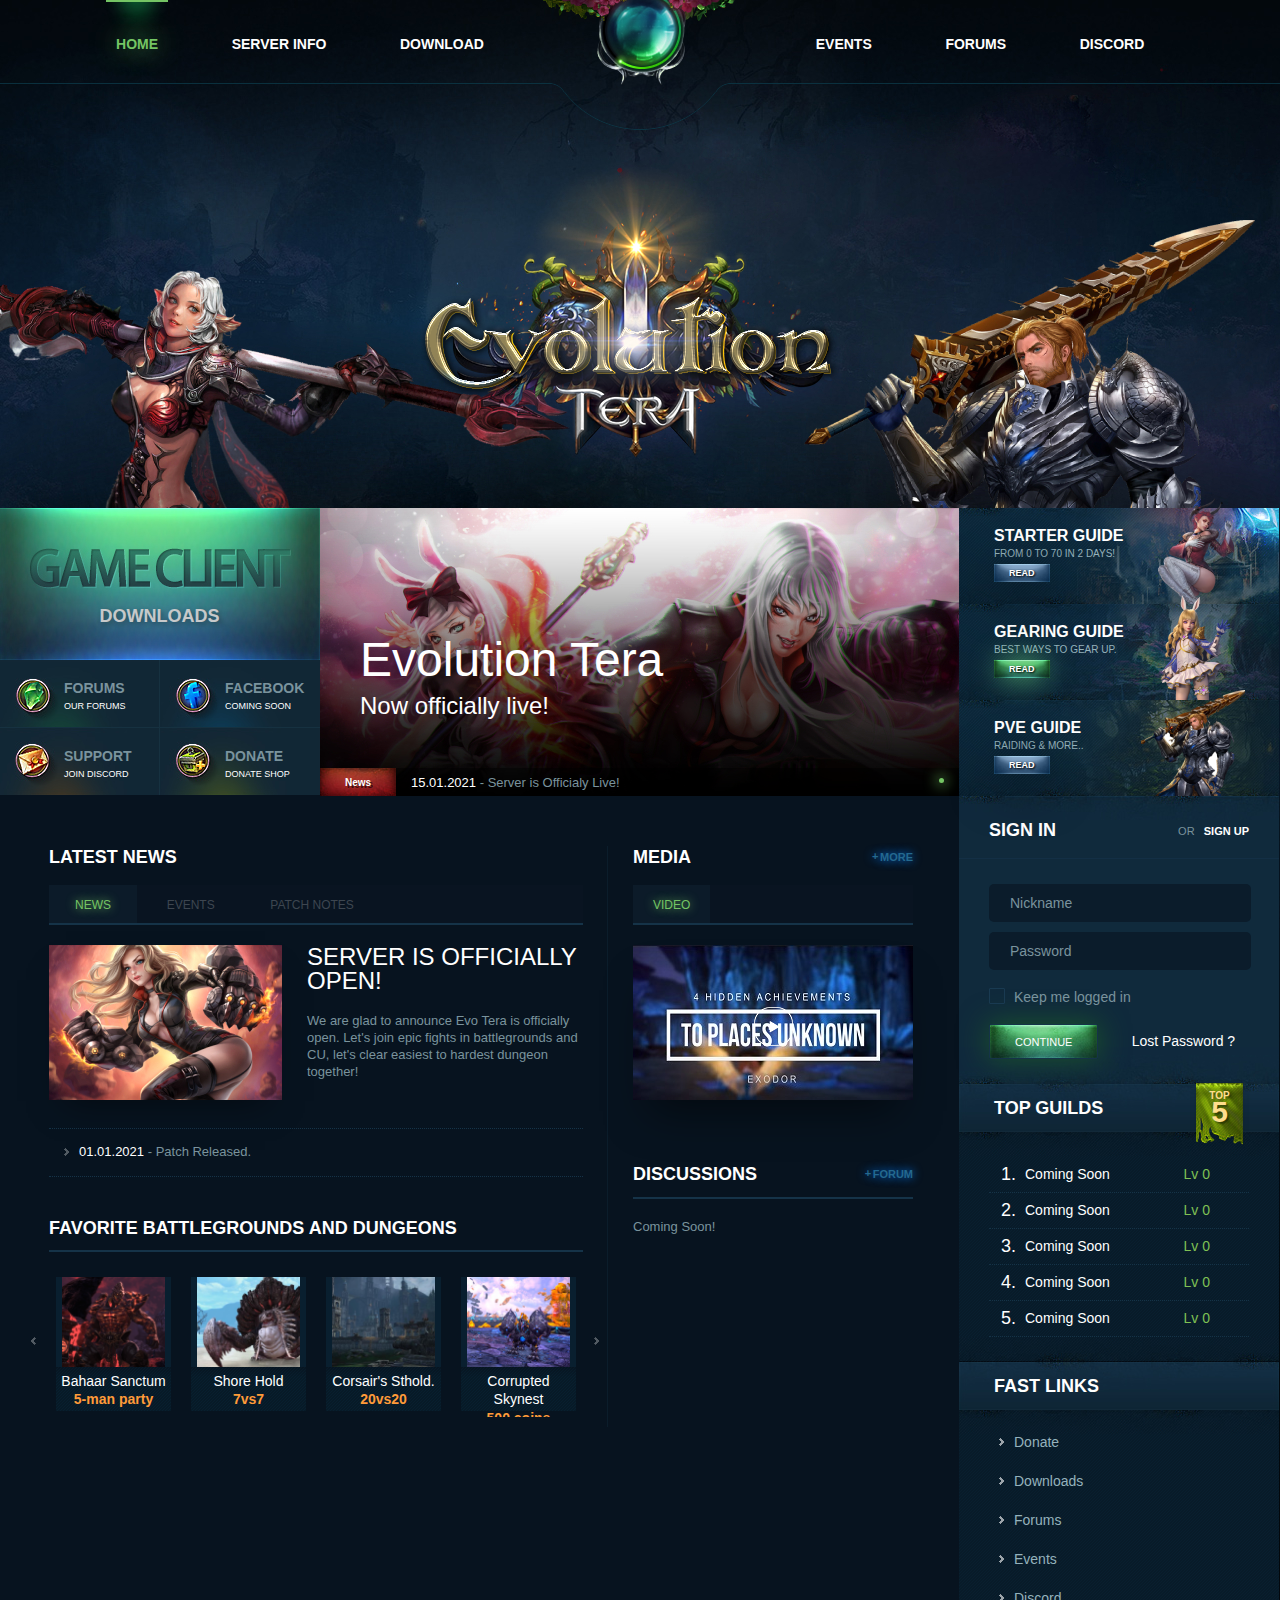
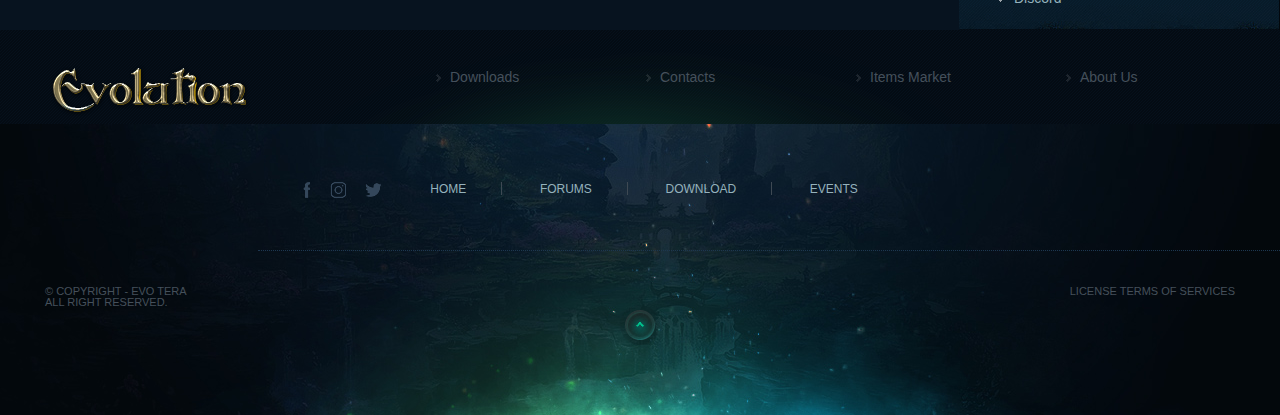
==== index.html @ fc5a51ce "initial commit" ====
<!DOCTYPE html>
<html lang="en">
  <head>
    <meta charset="utf-8" />
    <!--[if lt IE 9
      ]><script src="https://cdnjs.cloudflare.com/ajax/libs/html5shiv/3.7.3/html5shiv.min.js"></script
    ><![endif]-->
    <title>Evo Tera</title>
    <meta name="keywords" content="" />
    <meta name="description" content="" />
    <link href="css/css-reset.css" rel="stylesheet" />
    <link href="css/style.css" rel="stylesheet" />
    <script src="js/jquery-2.1.4.min.js"></script>
    <script src="js/modalx.js"></script>
    <script src="js/slider.js"></script>
  </head>

  <body>
    <div class="wrapper">
      <header class="header">
        <div class="menu-top">
          <ul class="menu-top-left">
            <li class="active"><a href="index.html">Home</a></li>
            <li><a href="server-info.html">Server info</a></li>
            <!-- <li>
              <a href="">Media</a>
              <ul>
                <li><a href="">Forum</a></li>
                <li><a href="">Registration</a></li>
                <li><a href="">Facebook</a></li>
                <li><a href="">Twitter</a></li>
                <li><a href="">Youtube</a></li>
              </ul>
            </li> -->
            <li><a href="downloads.html">Download</a></li>
          </ul>
          <ul class="menu-top-right">
            <li>
              <a href="">Events</a>
              <!-- <ul>
                <li><a href="">Forum</a></li>
                <li><a href="">Registration</a></li>
                <li><a href="">Facebook</a></li>
                <li><a href="">Twitter</a></li>
                <li><a href="">Youtube</a></li>
              </ul> -->
            </li>
            <li>
              <a href="http://forums.evogn.com/" target="_blank">Forums</a>
            </li>
            <li>
              <a href="https://discord.gg/YrfVmnGJKk" _target="_blank"
                >Discord</a
              >
            </li>
          </ul>
          <div class="server-load"></div>
          <!-- server-load -->
          <div class="logo">
            <a href=""></a>
          </div>
          <!-- logo -->
        </div>
        <!-- menu-top -->
      </header>
      <!-- .header-->

      <div class="container">
        <main class="content">
          <div class="top-content-block">
            <div class="download-bonus-block">
              <div class="download">
                <a href="">
                  <span>Downloads</span>
                </a>
              </div>
              <!-- download -->
              <div class="bonus-block">
                <a
                  href="http://forums.evogn.com/"
                  target="_blank"
                  class="bonus"
                >
                  <p>FORUMS</p>
                  <span style="color: white">Our Forums</span>
                </a>
                <a href="" class="facebook">
                  <p>Facebook</p>
                  <span style="color: white">Coming Soon</span>
                </a>
                <a
                  href="https://discord.gg/YrfVmnGJKk"
                  target="_blank"
                  class="support"
                >
                  <p>Support</p>
                  <span style="color: white">Join Discord</span>
                </a>
                <a
                  href="http://store.evogn.com/product-category/tera/"
                  target="_blank"
                  class="shop"
                >
                  <p>Donate</p>
                  <span style="color: white">Donate Shop</span>
                </a>
              </div>
              <!-- bonus-block -->
            </div>
            <!-- download-bonus-block -->
            <div class="slider">
              <div class="next"></div>
              <div class="prev"></div>
              <div class="slides">
                <div class="slide active">
                  <img src="images/slider-img3.jpg" alt="" />
                  <h2>Evolution Tera</h2>
                  <p>Now officially live!</p>
                  <div>
                    <a href="">News</a> <span>15.01.2021</span> - Server is
                    Officialy Live!
                  </div>
                </div>
                <!-- <div class="slide">
                  <h2>Evolution Tera</h2>
                  <p>Patch 92: PvE and PvP Update</p>
                  <img src="images/slider-img2.jpg" alt="" />
                  <div>
                    <a href="">News</a> <span>31.12.2020</span> - Server is
                    Officialy Live!
                  </div>
                </div>
                <div class="slide">
                  <h2>Evolution Tera</h2>
                  <p>Update announcement!</p>
                  <img src="images/slider-img3.jpg" alt="" />
                  <div>
                    <a href="">News</a> <span>31.12.2020</span> - Server is
                    Officialy Live!
                  </div>
                </div> -->
              </div>
              <div class="navigation"></div>
            </div>
            <!-- slider-block -->
          </div>
          <!-- top-content-block -->
          <div class="content-block-info">
            <div class="left-content-block-info">
              <div class="news-block">
                <div class="content-title">
                  <span class="title">Latest News</span>
                </div>
                <!-- content-title -->
                <div class="news-tab tab-button">
                  <button data-tab="news-1" class="btn-block-n active button-n">
                    News
                  </button>
                  <button data-tab="news-2" class="btn-block-n button-n">
                    Events
                  </button>
                  <button
                    data-tab="news-3"
                    class="btn-block-n button-n"
                    id="patchNotes"
                  >
                    Patch Notes
                  </button>
                </div>
                <div class="tab-n news active" id="news-1">
                  <div class="last-news-block">
                    <div class="news-img">
                      <img src="images/news-img.jpg" alt="news-img" />
                    </div>
                    <div class="last-news-info">
                      <h2>
                        <a href="">Server is Officially Open!</a>
                      </h2>
                      <div class="news-text">
                        We are glad to announce Evo Tera is officially open.
                        Let's join epic fights in battlegrounds and CU, let's
                        clear easiest to hardest dungeon together!
                      </div>
                      <!-- last-news-info -->
                    </div>
                  </div>
                  <div class="news-info">
                    <!-- <a href="" class="blue-a green-a news-read-more"
                      >Read more</a
                    > -->
                    <span>01.01.2021 </span> - Patch Released.
                  </div>
                </div>
                <!-- tab -->
                <div class="tab-n news" id="news-2">
                  <div class="last-news-block">
                    <!-- <div class="news-img">
                      <img src="images/news-img.jpg" alt="news-img" />
                    </div> -->
                    <div class="last-news-info">
                      <h2>
                        <a href="">Coming Soon!</a>
                      </h2>
                      <!-- last-news-info -->
                    </div>
                  </div>
                </div>
                <!-- tab -->
                <div class="tab-n news" id="news-3">
                  <div class="last-news-block">
                    <div class="last-news-info">
                      <h2>
                        <a href="">Patch notes 01/01/2021</a>
                      </h2>
                      <div class="news-text">
                        <p>
                          - Gear rolls have been changed, all white-, blue- and
                          worst golden rolls have been removed, so only purple-
                          and best yellow rolls remain
                        </p>
                        <p>
                          - VIP5 is now available to ALL players, the
                          requirement being, that you complete one Vanguard
                          after level 65
                        </p>
                        <p>
                          - VIP levels are now farmable and are tied to the
                          vanguard system
                        </p>
                        <p>
                          - RK-9 Kennel- and Red Refuge have had their loot
                          table adjusted, they will no longer drop
                          Honed/Annealed Dark Shard Cohesion Arcane's, and the
                          amount of wooden-, silver- and golden boxes have been
                          adjusted as well
                        </p>
                        <p>
                          - Brooch-, Belt- and Mask drop rate have been
                          increased in Forbidden Arena-, Bahaar- and Corrupted
                          Skynest Hard Mode, while Mask drop rate has been
                          reduced in Corrupted Skynest Normal mode
                        </p>
                        <p>
                          - New characters will no longer receive bank- and
                          character expansions
                        </p>
                        <p>
                          - Elleon's Mark's have had their shop properly
                          updated, along with implementation of Nature's Aura
                        </p>
                        <p>
                          - Cleaned up the Specialty- and Vanguard merchants
                        </p>
                        <p>- Added Elinu's Aged Tear to Vanguard merchant</p>
                        <p>
                          - Fixed Banyaka's Treasure Chest, it will now properly
                          drop 1x Banyaka's Rootlocked Treasure
                        </p>
                        <p>
                          - Skill Advancements have had their gold cost reduced,
                          however they will show their original price,
                          furthermore if you do not have the amount of gold,
                          that's visible on the enchant button, you will not be
                          able to advance your skill, however only half the cost
                          will be substracted, working on a permanent fix
                        </p>
                        <p>
                          - Removed the unused NPC's from Highwatch- and Velika
                        </p>
                        <p>
                          - Skill learning costs slighty reduced to improve
                          gameplay
                        </p>
                        <p>
                          - Updated the Meruma Dream Token shop, they now have
                          proper names
                        </p>
                        <p>
                          - Updated the Goldinger Token shop, so they now
                          properly sell the laundry boxes, corresponding to the
                          current patch
                        </p>
                        <p>
                          - Added Tera Club to the game, it will be available at
                          a later date
                        </p>
                        <p>
                          - Changed guild box rewards to drop Legacy Essences
                          instead of the former pots etc.
                        </p>
                        <p>
                          - Fixed PvP in certain zones, especially around main
                          cities
                        </p>
                        <p>
                          - Fixed some costumes, which weren't dismantlable- or
                          disposable, they can now properly be dealt with as any
                          other costume
                        </p>
                        <p>
                          - Strongbox Keys now properly light up the boxes, that
                          they're eligible for
                        </p>
                        <p>
                          - Increased the amount of Bellicarium credits you earn
                          from battlegrounds
                        </p>
                        <p>- Various client updates</p>
                      </div>
                      <!-- last-news-info -->
                    </div>
                  </div>
                </div>
              </div>
              <!-- news-block -->
              <div class="carousel-block">
                <div class="content-title title-carousel c-title">
                  <span class="title">Favorite Battlegrounds and Dungeons</span>
                </div>
                <!-- content-title -->
                <div id="carousel" class="carousel">
                  <button class="arrow prev"></button>
                  <div class="gallery">
                    <ul class="images">
                      <li>
                        <div class="item-s">
                          <img src="images/item-1.png" alt="" />
                        </div>
                        <div class="item-price">
                          <p>Bahaar Sanctum</p>
                          <span>5-man party</span>
                        </div>
                      </li>
                      <li>
                        <div class="item-s">
                          <img src="images/item-2.png" alt="" />
                        </div>
                        <div class="item-price">
                          <p>Shore Hold</p>
                          <span>7vs7</span>
                        </div>
                      </li>
                      <li>
                        <div class="item-s">
                          <img src="images/item-3.png" alt="" />
                        </div>
                        <div class="item-price">
                          <p>Corsair's Sthold.</p>
                          <span>20vs20</span>
                        </div>
                      </li>
                      <li>
                        <div class="item-s">
                          <img src="images/item-4.png" alt="" />
                        </div>
                        <div class="item-price">
                          <p>Corrupted Skynest</p>
                          <span>500 coins</span>
                        </div>
                      </li>
                      <!-- <li>
                        <div class="item-s">
                          <img src="images/item-1.png" alt="" />
                        </div>
                        <div class="item-price">
                          <p>Magic Sword</p>
                          <span>300 coins</span>
                          <button class="green-a">Buy Now</button>
                        </div>
                      </li> -->
                      <!-- <li>
                        <div class="item-s">
                          <img src="images/item-2.png" alt="" />
                        </div>
                        <div class="item-price">
                          <p>Magic Axe</p>
                          <span>400 coins</span>
                          <button class="green-a">Buy Now</button>
                        </div>
                      </li>
                      <li>
                        <div class="item-s">
                          <img src="images/item-3.png" alt="" />
                        </div>
                        <div class="item-price">
                          <p>Mystic Shield</p>
                          <span>200 coins</span>
                          <button class="green-a">Buy Now</button>
                        </div>
                      </li>
                      <li>
                        <div class="item-s">
                          <img src="images/item-4.png" alt="" />
                        </div>
                        <div class="item-price">
                          <p>Huma Knife</p>
                          <span>500 coins</span>
                          <button class="green-a">Buy Now</button>
                        </div>
                      </li>
                      <li>
                        <div class="item-s">
                          <img src="images/item-3.png" alt="" />
                        </div>
                        <div class="item-price">
                          <p>Mystic Shield</p>
                          <span>200 coins</span>
                          <button class="green-a">Buy Now</button>
                        </div>
                      </li>
                      <li>
                        <div class="item-s">
                          <img src="images/item-4.png" alt="" />
                        </div>
                        <div class="item-price">
                          <p>Huma Knife</p>
                          <span>500 coins</span>
                          <button class="green-a">Buy Now</button>
                        </div>
                      </li> -->
                    </ul>
                  </div>
                  <button class="arrow next"></button>
                </div>
                <!-- carousel -->
              </div>
              <!-- carousel-block -->
            </div>
            <!-- left-content-block-info -->
            <div class="right-content-block-info">
              <div class="media-block-i">
                <div class="content-title">
                  <a href="">More</a>
                  <span class="title">Media</span>
                </div>
                <!-- content-title -->
                <div class="media-tab tab-button">
                  <button
                    data-tab="media-1"
                    class="btn-block-s active button-n"
                  >
                    Video
                  </button>
                  <!-- <button data-tab="media-2" class="btn-block-s button-n">
                    Screens
                  </button>
                  <button data-tab="media-3" class="btn-block-s button-n">
                    Fan Art
                  </button> -->
                </div>
                <div class="tab-s media active" id="media-1">
                  <div class="media-block">
                    <div class="media-block-top">
                      <a onclick='new modal("#video_modal"); return false'
                        ><img src="images/media-img-1.jpg" alt="Video"
                      /></a>
                    </div>
                    <!-- <div class="media-block-bottom">
                      <a onclick='new modal("#video_modal"); return false'
                        ><img src="images/media-img-2.jpg" alt="Video"
                      /></a>
                      <a onclick='new modal("#video_modal"); return false'
                        ><img src="images/media-img-3.jpg" alt="Video"
                      /></a>
                    </div> -->
                  </div>
                  <!--media-block -->
                </div>
                <!-- tab -->
                <div class="tab-s media" id="media-2">2</div>
                <!-- tab -->
                <div class="tab-s media" id="media-3">3</div>
                <!-- tab -->
              </div>
              <!-- media-block -->
              <div class="discussion-block">
                <div class="content-title c-title">
                  <a href="http://forums.evogn.com/" target="_blank">Forum</a>
                  <span class="title">Discussions</span>
                </div>
                <div class="forum">
                  <div class="forum-title">
                    <p>Coming Soon!</p>
                  </div>
                </div>
                <!-- content-title -->
                <!-- <div class="forum">
                  <img src="images/forum-ava-1.jpg" alt="forum-ava" />
                  <div class="forum-title">
                    <a href="">The Spring Cleaning 2018 Update</a>
                  </div>
                  <div class="forum-autor">
                    by <a href="">Lich</a> <span>5 minutes ago</span>
                  </div>
                </div> -->
                <!-- <div class="forum">
                  <img src="images/forum-ava-2.jpg" alt="forum-ava" />
                  <div class="forum-title">
                    <a href=""
                      >We’ve heard the community talking heard the community
                      talking</a
                    >
                  </div>
                  <div class="forum-autor">
                    by <a href="">Ranger</a> <span>Today at 10:30</span>
                  </div>
                </div> -->
                <!-- <div class="forum">
                  <img src="images/forum-ava-3.jpg" alt="forum-ava" />
                  <div class="forum-title">
                    <a href="">DotaTV Streaming</a>
                  </div>
                  <div class="forum-autor">
                    by <a href="">VeryLongNickName</a>
                    <span>Today at 05:30</span>
                  </div>
                </div>
                <div class="forum">
                  <img src="images/forum-ava-4.jpg" alt="forum-ava" />
                  <div class="forum-title">
                    <a href="">Regarding Galaxy Battles Major</a>
                  </div>
                  <div class="forum-autor">
                    by <a href="">Navi</a> <span>Yesterday at 23:56</span>
                  </div>
                </div>
                <div class="forum">
                  <img src="images/forum-ava-5.jpg" alt="forum-ava" />
                  <div class="forum-title">
                    <a href="">Regarding Galaxy Battles Major</a>
                  </div>
                  <div class="forum-autor">
                    by <a href="">Navi</a> <span>Yesterday at 23:56</span>
                  </div>
                </div> -->
              </div>
              <!--discussion-block -->
            </div>
            <!-- right-content-block-info -->
          </div>
        </main>
        <!-- .content -->

        <aside class="sidebar">
          <div class="shop-block">
            <div class="shop ninja">
              <p>Starter Guide</p>
              <span>From 0 to 70 in 2 days!</span>
              <a
                href="https://docs.google.com/document/d/1-mb4_O3iBwN3AVH_qxRacnxlG0fvC0DFBGn1msFZ-io/edit?usp=sharing"
                target="_blank"
                class="blue-a"
                >Read</a
              >
            </div>
            <div class="shop sura">
              <p>Gearing Guide</p>
              <span>Best ways to gear up.</span>
              <a
                href="https://docs.google.com/document/d/1DHl-NnOolc-ljkMd3EaAiOndQTIkFU1b5fmjMN73v08/edit?usp=sharing"
                target="_blank"
                class="blue-a green-a"
                >Read</a
              >
            </div>
            <div class="shop szarfa">
              <p>PvE Guide</p>
              <span>Raiding & more..</span>
              <a href="" class="blue-a">Read</a>
            </div>
          </div>
          <!-- shop-block -->
          <div class="login-block">
            <div class="login-block-b">
              <form class="login-form block-p">
                <div class="login-title">
                  <span
                    >or
                    <a onclick='new modal("#reg_modal"); return false'
                      >&nbsp; sign up</a
                    ></span
                  >
                  Sign In
                </div>
                <p><input type="text" name="login" placeholder="Nickname" /></p>
                <p>
                  <input type="password" name="pass" placeholder="Password" />
                </p>
                <div class="license">
                  <input
                    id="check"
                    type="checkbox"
                    name="check"
                    value="check"
                  />
                  <label for="check">Keep me logged in</label>
                </div>
                <button class="login-button button-n">Continue</button>
                <a href="" class="lost-pass">Lost Password ?</a>
              </form>
              <form class="lk-form block-l" style="display: none">
                <div class="lk-title">
                  <button class="gold-a">deposit</button>
                  <span class="coins">500 coins</span>
                  <span class="username">Username</span>
                </div>
                <ul>
                  <li><a href="">Items Shop</a></li>
                  <li>
                    <a href="">My Friends <b>+2</b> <span>234</span></a>
                  </li>
                  <li><a href="">Account Settings</a></li>
                  <li><a href="">Vote For Coins</a></li>
                  <li><a href="">Buy Coins</a></li>
                  <li><a href="">Log out</a></li>
                </ul>
              </form>
            </div>
          </div>
          <!-- login-block -->
          <div class="best-players">
            <div class="sidebar-title best-players-title">
              Top Guilds <span>TOP <b>5</b></span>
            </div>
            <div class="top-players block-p block-bt">
              <div class="player-info">
                <div class="top-number">1.</div>
                <!-- <div class="top-ava">
                  <img src="images/dota-ava-1.png" alt="" />
                  <img src="images/dota-ava-1.png" alt="" class="bloor-ava" />
                </div> -->
                <div class="top-name">Coming Soon</div>
                <div class="top-r">
                  <span>Lv 0</span>
                </div>
              </div>
              <div class="player-info">
                <div class="top-number">2.</div>
                <!-- <div class="top-ava">
                  <img src="images/dota-ava-2.png" alt="" />
                  <img src="images/dota-ava-2.png" alt="" class="bloor-ava" />
                </div> -->
                <div class="top-name">Coming Soon</div>
                <div class="top-r">
                  <span>Lv 0</span>
                </div>
              </div>
              <div class="player-info">
                <div class="top-number">3.</div>
                <!-- <div class="top-ava">
                  <img src="images/dota-ava-3.png" alt="" />
                  <img src="images/dota-ava-3.png" alt="" class="bloor-ava" />
                </div> -->
                <div class="top-name">Coming Soon</div>
                <div class="top-r">
                  <span>Lv 0</span>
                </div>
              </div>
              <div class="player-info">
                <div class="top-number">4.</div>
                <!-- <div class="top-ava">
                  <img src="images/dota-ava-4.png" alt="" />
                  <img src="images/dota-ava-4.png" alt="" class="bloor-ava" />
                </div> -->
                <div class="top-name">Coming Soon</div>
                <div class="top-r">
                  <span>Lv 0</span>
                </div>
              </div>
              <div class="player-info">
                <div class="top-number">5.</div>
                <!-- <div class="top-ava">
                  <img src="images/dota-ava-5.png" alt="" />
                  <img src="images/dota-ava-5.png" alt="" class="bloor-ava" />
                </div> -->
                <div class="top-name">Coming Soon</div>
                <div class="top-r">
                  <span>Lv 0</span>
                </div>
              </div>
            </div>
          </div>
          <!-- best-players -->
          <div class="fast-links-block">
            <div class="sidebar-title">Fast links</div>
            <div class="block-p block-t">
              <ul>
                <li>
                  <a
                    href="http://store.evogn.com/product-category/tera/"
                    target="_blank"
                    >Donate</a
                  >
                </li>
                <li><a href="downloads.html">Downloads</a></li>
                <li>
                  <a href="http://forums.evogn.com/" target="_blank">Forums</a>
                </li>
                <li><a href="">Events</a></li>
                <li>
                  <a href="https://discord.gg/YrfVmnGJKk" target="_blank"
                    >Discord</a
                  >
                </li>
              </ul>
            </div>
          </div>
          <!-- fast-links-block -->
        </aside>
        <!-- sidebar -->
      </div>
      <!-- .container-->

      <footer class="footer">
        <div class="footer-links-block">
          <div class="footer-links-block-i">
            <div class="footer-top">
              <div class="footer-logo">
                <a href="/"></a>
              </div>
              <div class="footer-s">
                <!-- <span><a href="">Adversting</a></span>
                <span><a href="">Administrator Blog</a></span> -->
                <span><a href="downloads.html">Downloads</a></span>
                <!-- <span><a href="">Partnership</a></span> -->
                <span><a href="">Contacts</a></span>
                <span
                  ><a href="http://store.evogn.com/product-category/tera/"
                    >Items Market</a
                  ></span
                >
                <!-- <span><a href="">Terms of Use</a></span> -->
                <span><a href="">About Us</a></span>
              </div>
            </div>
            <!-- footer-top -->
          </div>
        </div>
        <!-- footer-links-block -->
        <div class="footer-nav">
          <div class="soc-links">
            <a href="" class="facebook"></a> <a href="" class="inst"></a>
            <a href="" class="twitter"></a>
          </div>
          <div class="f-menu">
            <ul>
              <li><a href="">Home</a></li>
              <li>
                <a href="http://forums.evogn.com/" target="_blank">Forums</a>
              </li>
              <li><a href="downloads.html">Download</a></li>
              <li><a href="">Events</a></li>
            </ul>
          </div>
        </div>
        <!-- footer-nav -->
        <div class="footer-info">
          <div class="terms">license terms of services</div>
          <div class="copyright">
            © copyright - Evo Tera <br />
            all right reserved.
          </div>
          <div id="toTop"></div>
        </div>
        <!-- footer-info -->
      </footer>
      <!-- .footer -->
    </div>
    <!-- .wrapper -->

    <!-- Video Modal -->
    <div class="modal_window" id="video_modal">
      <a href="#" class="close_mw close-r"></a>
      <iframe
        width="1000"
        height="540"
        src="https://www.youtube.com/watch?v=xFTUeqt6DGU"
        allowfullscreen
      ></iframe>
    </div>

    <!-- reg Modal -->
    <div class="modal_window" id="reg_modal">
      <a href="#" class="close_mw close-r"></a>
      <div class="popup-block">
        <div class="reg-title">
          <span>or <a href="/">sign in</a></span>
          Sign Up
        </div>
        <div class="connect-f">
          <button class="button-n"></button>
        </div>
        <div class="or">
          <span>or</span>
        </div>
        <div class="reg-form">
          <form>
            <p>Nickname</p>
            <input type="text" name="name" placeholder="Nickname" />
            <p>E-mail</p>
            <input type="text" name="mail" placeholder="E-mail" />
            <div class="pass first-pass">
              <p>Password:</p>
              <input type="password" name="pass" placeholder="Password" />
            </div>
            <div class="pass">
              <p>Confirm password:</p>
              <input
                type="password"
                name="pass"
                placeholder="Confirm password"
              />
            </div>
            <div class="license license-l">
              <div>
                <input id="check1" type="checkbox" name="check" value="check" />
                <label for="check1">Keep me logged in</label>
              </div>
              <div>
                <input id="check2" type="checkbox" name="check" value="check" />
                <label for="check2">Send me news & updates</label>
              </div>
              <div>
                By creating an account you agree to our
                <a href="">terms of service</a>
              </div>
            </div>
            <div class="reg-buttons">
              <button class="sign but button-n">Sign in</button>
              <button class="cont button-n login-button">Continue</button>
              <button class="but button-n">Cancel</button>
            </div>
          </form>
        </div>
        <!-- reg-form -->
      </div>
      <!-- popup-block -->
    </div>
    <script>
      $("#counter").html(
        '<object data="http://116.202.208.152:81/server/online.php"/>'
      );
    </script>
    <script>
      $(".btn-block-s").click(function () {
        $(".btn-block-s").removeClass("active");
        $(this).addClass("active");
        $(".tab-s").removeClass("active");
        $("#" + $(this).attr("data-tab")).addClass("active");
      });
      $(".btn-block-n").click(function () {
        $(".btn-block-n").removeClass("active");
        $(this).addClass("active");
        $(".tab-n").removeClass("active");
        $("#" + $(this).attr("data-tab")).addClass("active");
      });
    </script>
    <script>
      var lis = document.getElementsByTagName("li");

      var width = 135;
      var count = 4;

      var carousel = document.getElementById("carousel");
      var list = carousel.querySelector("ul");
      var listElems = carousel.querySelectorAll("li");

      var position = 0;

      carousel.querySelector(".prev").onclick = function () {
        position = Math.min(position + width * count, 0);
        list.style.marginLeft = position + "px";
      };

      carousel.querySelector(".next").onclick = function () {
        position = Math.max(
          position - width * count,
          -width * (listElems.length - count)
        );
        list.style.marginLeft = position + "px";
      };
    </script>
    <script>
      $(function () {
        $(window).scroll(function () {
          if ($(this).scrollTop() != 0) {
            $("#toTop").fadeIn();
          } else {
            $("#toTop").fadeOut();
          }
        });
        $("#toTop").click(function () {
          $("body,html").animate({ scrollTop: 0 }, 800);
        });
      });
    </script>
  </body>
</html>
---- css/style.css ----
body {
  width: 100%;
  background: url(../images/body-bg-top21.jpg) center top no-repeat, url(../images/body-bg-bottom.jpg) center bottom no-repeat;
  background-color: #03080d;
  font-family: Candara, Arial, sans-serif;
  font-size: 13px;
  color: #7a939d;
}

a {
  transition: all 0.3s ease;
  color: #24698f;
}

a:hover, button:hover {
  -webkit-filter: brightness(120%);
  filter: brightness(120%);
}

p {
  margin-bottom: 10px;
}

h1, h2, h3 {
  color: #fff;
  margin-bottom: 20px;
  line-height: 24px;
}

input, textarea {
  background: #0b1c2b;
  border-radius: 5px;
  color: #fff;
  font-size: 14px;
  padding: 10px 20px;
  border: 1px solid rgba(0, 0, 0, 0);
}

button {
  background: none;
  border: 1px solid #153348;
  padding: 10px 25px;
  border-radius: 2px;
  color: #fff;
  font-size: 11px;
  text-transform: uppercase;
  cursor: pointer;
  transition: all 0.3s ease;
}

button:hover {
  background-color: rgba(21, 51, 72, 0.5);
}

.blue-a, .green-a, .gold-a {
  transition: all 0.3s ease;
  cursor: pointer;
  background: url(../images/button-blue-bg.png) repeat-x;
  height: 18px;
  line-height: 18px;
  display: inline-block;
  border: none;
  color: #fff;
  position: relative;
  z-index: 2;
  text-transform: uppercase;
  font-weight: bold;
  font-size: 9px;
  text-shadow: 1px 1px 2px #000;
  margin-left: 5px;
  text-decoration: none;
  box-shadow: 0px 10px 49px -1px rgba(0, 0, 0, 0.75);
  padding: 0px 10px;
}

.blue-a:before, .green-a:before, .gold-a:before {
  content: "";
  background: url(../images/button-blue-left-bg.png) no-repeat;
  width: 20px;
  height: 18px;
  position: absolute;
  left: -5px;
  top: 0;
  z-index: -1;
}

.blue-a:after, .green-a:after, .gold-a:after {
  content: "";
  background: url(../images/button-blue-right-bg.png) no-repeat;
  width: 20px;
  height: 18px;
  position: absolute;
  right: -5px;
  top: 0;
  z-index: -1;
}

.green-a {
  background: url(../images/button-green-bg.png) repeat-x;
  box-shadow: 0px 0px 29px -1px #67cc7c;
}

.green-a:before {
  content: "";
  background: url(../images/button-green-left-bg.png) no-repeat;
  width: 20px;
  height: 18px;
  position: absolute;
  left: -5px;
  top: 0;
  z-index: -1;
}

.green-a:after {
  content: "";
  background: url(../images/button-green-right-bg.png) no-repeat;
  width: 20px;
  height: 18px;
  position: absolute;
  right: -5px;
  top: 0;
  z-index: -1;
}

.gold-a {
  background: url(../images/button-gold-bg.png) repeat-x;
  box-shadow: 0px 0px 29px -1px #ff6816;
}

.gold-a:before {
  content: "";
  background: url(../images/button-gold-left-bg.png) no-repeat;
  width: 20px;
  height: 18px;
  position: absolute;
  left: -5px;
  top: 0;
  z-index: -1;
}

.gold-a:after {
  content: "";
  background: url(../images/button-gold-right-bg.png) no-repeat;
  width: 20px;
  height: 18px;
  position: absolute;
  right: -5px;
  top: 0;
  z-index: -1;
}

.button-n:after {
  display: none;
}

.button-n:before {
  display: none;
}

:focus {
  outline: none;
}

input:focus, textarea:focus {
  border: 1px solid #2d5572;
}

::-webkit-input-placeholder {
  color: #7a939d;
}

::-moz-placeholder {
  color: #7a939d;
}

:-moz-placeholder {
  color: #7a939d;
}

:-ms-input-placeholder {
  color: #7a939d;
}

.wrapper {
  width: 1280px;
  margin: 0 auto;
  position: relative;
}

/* Header
-----------------------------------------------------------------------------*/

.header {
  height: 508px;
}

.menu-top {
  text-align: center;
  background: url(../images/menu-top-bg.png) bottom no-repeat;
  height: 130px;
}

.menu-top ul {
  width: 600px;
}

.menu-top ul li {
  display: inline-block;
  margin: 0px 25px;
  position: relative;
}

.menu-top ul li:hover {
  background: url(../images/menu-top-active.png) center -1px no-repeat;
}

.menu-top ul li ul {
  position: absolute;
  margin-top: -15px;
  margin-left: -80px;
  opacity: 0;
  left: -9999px;
  z-index: 9999;
  width: 160px;
  background-color: #070f17;
  border: 1px solid #1a2939;
  padding: 20px 0px;
  transition: 0.25s linear opacity;
  box-shadow: 10px 10px 64px -16px rgba(0, 0, 0, 0.75);
}

.menu-top ul li ul:after {
  content: "";
  background: url(../images/menu-icon.png) no-repeat;
  width: 22px;
  height: 12px;
  top: -11px;
  left: 50%;
  margin-left: -11px;
  position: absolute;
}

.menu-top ul li ul li {
  display: block;
  margin: 0px 0px;
  text-align: left;
}

.menu-top ul li ul li:hover {
  background: none !important;
}

.menu-top ul li ul li a {
  text-transform: none;
  padding: 8px 28px;
  border-top: none !important;
  color: #7a939d !important;
  box-shadow: none !important;
  text-shadow: none !important;
}

.menu-top ul li ul li a:hover {
  color: #fff;
  background-color: #0f1d2b;
}

.menu-top ul li ul li a:before {
  content: ">";
  padding-right: 10px;
}

.menu-top ul li a {
  font-size: 14px;
  color: #fff;
  text-transform: uppercase;
  text-decoration: none;
  padding: 35px 10px;
  display: block;
  font-weight: bold;
  border-top: 2px solid rgba(0, 0, 0, 0);
}

.menu-top ul li a:hover {
  border-top: 2px solid #74c564;
  text-shadow: 0px 0px 27px #74c564;
  color: #74c564;
}

.menu-top ul li:hover ul {
  left: 50%;
  opacity: 1;
}

.menu-top .active {
  background: url(../images/menu-top-active.png) center -1px no-repeat;
}

.menu-top .active a {
  text-shadow: 0px 0px 27px #74c564;
  color: #74c564;
  border-top: 2px solid #74c564;
}

.menu-top-left {
  float: left;
}

.menu-top-right {
  float: right;
}

.server-load {
  background: url(../images/server-load-bg.png) no-repeat;
  width: 191px;
  height: 86px;
  text-align: center;
  margin: 0 auto;
  padding-left: 4px;
}

.server-load div {
  font-weight: bold;
  color: #fff;
  font-size: 9px;
  text-transform: uppercase;
  text-shadow: 2px 2px 2px rgba(0, 0, 0, 0.5);
  padding-top: 14px;
  margin-bottom: 1px;
}

.server-load span {
  color: #6fff52;
  font-size: 18px;
  text-shadow: 2px 2px 2px rgba(0, 0, 0, 0.5);
}

.logo {
  padding-top: 76px;
  padding-left: 14px;
}

.logo a {
  background: url(../images/logo.png) no-repeat;
  width: 581px;
  height: 335px;
  display: block;
  margin-left: 32%;
}

.logo a:hover {
  -webkit-filter: brightness(100%);
  filter: brightness(100%);
}

/* Middle
-----------------------------------------------------------------------------*/

.container {
  width: 100%;
  display: flex;
}

.content {
  width: 860px;
  padding: 50px;
  min-height: 1000px;
  background: #07131f;
  -webkit-margin-start: -1px;
  line-height: 1.3;
}

.content img {
  max-width: 860px;
}

.top-content-block {
  display: flex;
  width: 960px;
  margin: -50px 0px 50px -50px;
}

.download-bonus-block {
  width: 321px;
  position: relative;
  z-index: 1;
}

.download-bonus-block .download a {
  display: block;
  text-decoration: none;
  background: url(../images/download-button.jpg) no-repeat;
  width: 321px;
  padding-top: 97px;
  height: 55px;
  text-align: center;
}

.download-bonus-block .download a span {
  display: block;
  font-size: 18px;
  text-transform: uppercase;
  font-weight: bold;
  color: #c7c9ca;
  text-shadow: 2px 2px 5px rgba(0, 0, 0, 0.3);
}

/* .download-bonus-block:before {
  content: "";
  background: url(../images/sakura.png) 0px -135px no-repeat;
  position: absolute;
  left: -10px;
  top: 120px;
  width: 21px;
  height: 24px;
  z-index: 2;
}

.download-bonus-block:after {
  content: "";
  background: url(../images/sakura.png) -20px 0px no-repeat;
  position: absolute;
  right: -50px;
  top: -44px;
  width: 94px;
  height: 112px;
  z-index: 2;
} */

.bonus-block {
  display: flex;
  flex-wrap: wrap;
  justify-content: space-between;
}

.bonus-block a {
  height: 48px;
  width: 95px;
  display: block;
  text-transform: uppercase;
  padding: 19px 0px 0px 65px;
  text-decoration: none;
}

.bonus-block a p {
  font-weight: bold;
  font-size: 14px;
  color: #7a939d;
  margin-bottom: 0px;
}

.bonus-block a span {
  color: #3d4650;
  font-size: 9px;
}

.bonus-block .bonus {
  background: #122735 url(../images/bonus-bg.jpg) 0px 2px no-repeat;
  border-right: 1px solid #163140;
  border-bottom: 1px solid #163140;
}

.bonus-block .facebook {
  background: #122735 url(../images/bonus-bg.jpg) -159px 2px no-repeat;
  border-bottom: 1px solid #163140;
}

.bonus-block .support {
  background: #122735 url(../images/bonus-bg.jpg) 0px -67px no-repeat;
  border-right: 1px solid #163140;
}

.bonus-block .shop {
  background: #122735 url(../images/bonus-bg.jpg) -159px -67px no-repeat;
}

.slider {
  overflow: hidden;
  position: relative;
  width: 639px;
  height: 288px;
  margin: 0 auto;
}

.slider .slides {
  position: relative;
  transition: 1s;
}

.slider .slides .active div {
  transition: all 2s ease;
  bottom: 4px !important;
}

.slider .slides .active h2 {
  transition: all 2s ease;
  top: 140px !important;
}

.slider .slides .active p {
  transition: all 5s ease;
  opacity: 1 !important;
}

.slider .slides .slide {
  float: left;
  display: block;
  position: relative;
}

.slider .slides .slide h2 {
  position: absolute;
  top: -200px;
  left: 40px;
  font-size: 48px;
  font-weight: normal;
}

.slider .slides .slide p {
  position: absolute;
  bottom: 70px;
  left: 40px;
  font-size: 24px;
  color: #fff;
  opacity: 0;
}

.slider .slides .slide div {
  position: absolute;
  bottom: -40px;
  left: 0;
  background: rgba(0, 0, 0, 0.5);
  color: #7a939d;
  width: 539px;
  padding-right: 100px;
  height: 29px;
  line-height: 29px;
  white-space: nowrap;
  overflow: hidden;
  text-overflow: ellipsis;
}

.slider .slides .slide div span {
  color: #fff;
}

.slider .slides .slide img {
  width: 639px;
  height: 288px;
}

.slider .slides .slide a {
  display: inline-block;
  color: #fff;
  font-size: 10px;
  font-weight: bold;
  background: url(../images/slider-button.jpg) no-repeat;
  height: 29px;
  line-height: 29px;
  width: 76px;
  text-align: center;
  float: left;
  margin-right: 15px;
  text-shadow: 2px 2px rgba(0, 0, 0, 0.6);
  text-decoration: none !important;
}

.slider .next {
  position: absolute;
  background: url(../images/right-arrow.png) no-repeat;
  height: 33px;
  width: 33px;
  right: 0;
  top: 120px;
  z-index: 1;
  cursor: pointer;
  opacity: 0;
}

.slider .prev {
  position: absolute;
  background: url(../images/left-arrow.png) no-repeat;
  height: 33px;
  width: 33px;
  left: 0;
  top: 120px;
  z-index: 1;
  cursor: pointer;
  opacity: 0;
}

.slider .navigation {
  position: absolute;
  width: 100%;
  bottom: 8px;
  right: 10px;
  text-align: right;
  z-index: 1;
  cursor: pointer;
}

.slider .navigation .dot {
  display: inline-block;
  width: 5px;
  height: 5px;
  background: #353739;
  cursor: pointer;
  border-radius: 16px;
  margin: 0 5px;
}

.slider:hover .next, .slider:hover .prev {
  opacity: 1;
  transition: all 0.7s ease;
}

.slider .navigation .active {
  background: #74c564;
  box-shadow: 0px 0px 14px 2px #74c564;
}

.content-block-info {
  display: flex;
}

.left-content-block-info {
  width: 534px;
  border-right: 1px solid #0b1d2b;
  padding-right: 24px;
}

.right-content-block-info {
  width: 280px;
  padding-left: 25px;
}

.content-title {
  margin-bottom: 16px;
}

.content-title a {
  float: right;
  color: #24698f;
  font-size: 11px;
  font-weight: bold;
  text-transform: uppercase;
  position: relative;
  text-shadow: 0px 0px 10px #007eff;
  text-decoration: none;
  margin-top: 4px;
}

.content-title a:hover {
  color: #fff;
}

.content-title a:before {
  content: "+";
  position: absolute;
  left: -8px;
  top: -1px;
}

.title {
  font-size: 18px;
  color: #fff;
  font-weight: bold;
  text-transform: uppercase;
}

.tab, .tab-s, .tab-n {
  display: none;
}

.tab.active, .tab-s.active {
  display: flex;
}

.tab-n.active {
  display: block;
}

.tab.active, .tab-s.active {
  animation-name: opasity;
  animation-duration: 1s;
  animation-timing-function: linear;
}

@keyframes opasity {
  from {
    opacity: 0;
  }
  to {
    opacity: 1;
  }
}

.media-tab, .news-tab {
  margin-bottom: 20px;
}

.tab-button {
  position: relative;
  background: #091421;
}

.tab-button:after {
  content: "";
  height: 2px;
  width: 100%;
  position: absolute;
  background: #153348;
  bottom: 0;
  left: 0;
}

.tab-button button {
  display: inline-block;
  color: #3d4650;
  text-transform: uppercase;
  padding: 0px 26px;
  height: 40px;
  line-height: 40px;
  font-size: 12px;
  background: none;
  border: none;
  box-shadow: none;
  border-radius: 0px;
  margin-left: 0px;
  text-shadow: none;
}

.tab-button button:hover {
  color: #74c564;
  border-bottom: 2px solid #74c564;
  background: #0c1b29;
  text-shadow: 0px 0px 10px #74c564;
}

.tab-button .active {
  color: #74c564;
  border-bottom: 2px solid #74c564;
  background: #0c1b29;
  text-shadow: 0px 0px 10px #74c564;
}

.news-block {
  margin-bottom: 40px;
}

.last-news-block {
  min-height: 155px;
  padding-bottom: 20px;
  border-bottom: 1px dotted #153348;
}

.last-news-block .news-img {
  float: left;
  margin-right: 25px;
  margin-bottom: 10px;
}

.last-news-block .news-img img {
  width: 233px;
  height: 155px;
  display: block;
  box-shadow: 0px 18px 33px -17px rgba(0, 0, 0, 0.5);
}

.last-news-block h2 {
  font-weight: normal;
  font-size: 24px;
  text-transform: uppercase;
}

.last-news-block h2 a {
  text-decoration: none;
  color: #fff;
}

.last-news-block h2 a:hover {
  text-decoration: underline;
}

.last-news-block .news-text {
  margin-bottom: 27px;
}

.last-news-block .news-b a {
  margin-right: 30px;
}

.last-news-block .news-b span {
  color: #fff;
}

.last-news-block .news-b span b {
  font-size: 14px;
  font-weight: normal;
}

.news-info {
  color: #7a939d;
  padding: 15px 10px 15px 30px;
  border-bottom: 1px dotted #153348;
  position: relative;
}

.news-info:before {
  content: "";
  background: url(../images/nav.png) -5px 0px no-repeat;
  height: 8px;
  width: 5px;
  margin-right: 15px;
  position: absolute;
  left: 15px;
  top: 19px;
  opacity: 0.3;
}

.news-info span {
  color: #fff;
}

.news-info .news-read-more {
  float: right;
  opacity: 0;
  margin: 1px 10px 0px 20px;
}

.news-info:hover:before {
  opacity: 1;
}

.news-info:hover {
  background: #091f2f;
  box-shadow: 14px 14px 43px -17px rgba(0, 0, 0, 0.7);
  color: #fff;
}

.news-info:hover a {
  opacity: 1;
  transition: all 0.5s ease;
}

.media-tab button {
  padding: 0px 20px;
}

.media-block-i {
  margin-bottom: 40px;
}

.media-block-top a, .media-block-bottom a {
  cursor: pointer;
  display: inline-block;
}

.media-block-top img, .media-block-bottom img {
  box-shadow: 0px 28px 43px -17px rgba(0, 0, 0, 0.5);
}

.media-block-top img {
  width: 280px;
}

.media-block-bottom img {
  width: 129px;
  height: 85px;
}

.media-block-top {
  text-align: center;
  margin-bottom: 18px;
  position: relative;
}

.media-block-top a:after {
  content: "";
  background: url(../images/video-icon.png);
  height: 39px;
  width: 39px;
  position: absolute;
  left: 50%;
  top: 50%;
  margin-left: -19px;
  margin-top: -18px;
}

.media-block-bottom {
  display: flex;
  justify-content: space-between;
}

.forum {
  border-bottom: 1px dotted #153348;
  padding-top: 14px;
  min-height: 50px;
  line-height: 18px;
}

.forum img {
  float: left;
  margin-right: 14px;
  box-shadow: 5px 5px 19px 0px rgba(0, 0, 0, 0.3);
  width: 36px;
  height: 36px;
}

.forum .forum-title {
  white-space: nowrap;
  overflow: hidden;
  text-overflow: ellipsis;
}

.forum .forum-title a {
  color: #7a939d;
  text-decoration: none;
}

.forum .forum-autor {
  font-size: 12px;
  color: #3d4650;
}

.forum .forum-autor a {
  font-size: 12px;
  color: #24698f;
}

.forum .forum-autor a:hover {
  text-decoration: none;
}

.forum .forum-autor span {
  margin-left: 25px;
  position: relative;
}

.forum .forum-autor span:before {
  content: "";
  border-left: 1px solid #373034;
  height: 6px;
  width: 1px;
  position: absolute;
  margin-top: 7px;
  margin-left: -12px;
}

.forum:last-child {
  border-bottom: none;
}

.c-title {
  border-bottom: 2px solid #153348;
  padding-bottom: 10px;
  margin-bottom: 5px;
}

.carousel {
  position: relative;
  width: 530px;
  margin-left: -33px;
  padding: 10px 30px;
}

.carousel .prev {
  left: 15px;
  background: url(../images/nav.png) 0px 0px no-repeat;
}

.carousel .next {
  right: 7px;
  background: url(../images/nav.png) -5px 0px no-repeat;
}

.arrow {
  position: absolute;
  top: 80px;
  padding: 0;
  width: 5px;
  height: 8px;
  background: none;
  border: none;
  display: block;
  opacity: 0.3;
}

.arrow:after {
  display: none;
}

.arrow:before {
  display: none;
}

.arrow:hover {
  opacity: 1;
}

.arrow:focus {
  outline: none;
}

.arrow:hover {
  cursor: pointer;
}

.gallery {
  width: 540px;
  padding-top: 10px;
  overflow: hidden;
}

.gallery ul {
  height: 140px;
  width: 9999px;
  margin: 0;
  padding: 0;
  list-style: none;
  transition: margin-left 1700ms;
  display: flex;
}

.gallery li {
  display: inline-block;
  width: 115px;
  height: 135px;
  margin: 0px 10px;
  position: relative;
  transition: all 1s ease;
}

.gallery li button {
  position: absolute;
  bottom: -99px;
  left: 17px;
}

.gallery li p {
  color: #fff;
  margin-bottom: 0px;
}

.gallery li span {
  color: #ff9b39;
  font-weight: bold;
}

.gallery li .item-s {
  background: #091f2f;
  height: 90px;
  display: flex;
  justify-content: center;
  align-items: center;
}

.gallery li .item-s img {
  max-height: 90px;
}

.gallery li .item-price {
  text-align: center;
  background: url(../images/item-price-bg.png) repeat-x;
  height: 39px;
  font-size: 14px;
  padding-top: 5px;
}

.gallery li:hover {
  -webkit-filter: brightness(120%);
  filter: brightness(120%);
}

.gallery li:hover button {
  display: block;
  position: absolute;
  left: 17px;
  bottom: 12px;
}

.gallery li:hover p {
  display: none;
}

.gallery li:hover span {
  display: none;
}

/* Right Sidebar
-----------------------------------------------------------------------------*/

.sidebar {
  width: 320px;
  background: url(../images/sidebar-bg.png);
  position: relative;
}

.sidebar:after {
  content: "";
  background: url(../images/sidebar-bg-bottom.jpg) no-repeat;
  height: 25px;
  width: 320px;
  position: absolute;
  left: 0;
  bottom: 0;
}

.shop-block .shop {
  height: 76px;
  width: 285px;
  padding: 20px 0px 0px 35px;
  position: relative;
  text-transform: uppercase;
}

.shop-block .shop a {
  padding: 0px 10px;
  margin-left: 5px;
}

.shop-block .shop p {
  margin-bottom: 5px;
  color: #fff;
  font-size: 16px;
  font-weight: bold;
}

.shop-block .shop span {
  display: block;
  color: #95b2bc;
  font-size: 10px;
  margin-bottom: 5px;
}

.shop-block .ninja {
  background: url(../images/shop-bg.jpg) 0px 0px no-repeat;
}

.shop-block .ninja:after {
  content: "";
  background: url(../images/ninja-bg.png) no-repeat;
  position: absolute;
  right: 27px;
  top: -10px;
  width: 112px;
  height: 106px;
}

.shop-block .sura {
  background: url(../images/shop-bg.jpg) 0px -96px no-repeat;
}

.shop-block .sura:after {
  content: "";
  background: url(../images/sura-bg.png) no-repeat;
  position: absolute;
  right: 17px;
  top: -9px;
  width: 130px;
  height: 105px;
}

.shop-block .szarfa {
  background: url(../images/shop-bg.jpg) 0px -192px no-repeat;
}

.shop-block .szarfa:after {
  content: "";
  background: url(../images/szarfa-bg.png) no-repeat;
  position: absolute;
  right: 34px;
  top: -10px;
  width: 104px;
  height: 113px;
}

.login-block-b {
  background: url(../images/login-bg-top.jpg) top no-repeat, url(../images/login-bg-bottom.jpg) bottom no-repeat;
}

.block-p {
  padding: 25px 30px;
  min-height: 100px;
}

.block-l {
  padding: 25px 0px;
  min-height: 100px;
}

.license {
  margin: 20px 0px;
}

.login-block {
  background: #102a3c;
}

.login-block .login-title {
  font-weight: bold;
  color: #fff;
  font-size: 18px;
  text-transform: uppercase;
  margin-bottom: 45px;
}

.login-block .login-title:after {
  content: "";
  height: 1px;
  background: #132f45;
  width: 100%;
  left: 0;
  margin-top: 37px;
  position: absolute;
}

.login-block .login-title span {
  float: right;
  font-weight: normal;
  font-size: 11px;
  color: #7a939d;
  margin-top: 5px;
}

.login-block .login-title span a {
  font-weight: bold;
  color: #fff;
  text-decoration: none;
  cursor: pointer;
}

.login-block input {
  width: 220px;
}

.login-block .lost-pass {
  color: #fff;
  text-decoration: none;
  font-size: 14px;
}

.login-button {
  background: url(../images/login-button.jpg) no-repeat;
  width: 109px;
  height: 35px;
  margin-left: 0px;
  margin-right: 30px;
  box-shadow: 0px 0px 29px 1px #1b532d;
}

.lk-title {
  padding: 0px 30px 30px 30px;
}

.lk-title button {
  float: right;
  margin-left: 17px;
  margin-top: 3px;
}

.lk-title .coins {
  float: right;
  color: #ff9b39;
  font-weight: bold;
  font-size: 14px;
  margin-top: 3px;
  display: inline-block;
  margin-bottom: 10px;
}

.lk-title .username {
  font-size: 18px;
  font-weight: bold;
  color: #fff;
  text-transform: uppercase;
}

.lk-form li {
  position: relative;
}

.lk-form li a {
  display: block;
  padding: 10px 25px 10px 60px;
  text-decoration: none;
  color: #95b2bc;
  font-size: 14px;
  border-top: 1px solid #15334a;
}

.lk-form li b {
  font-weight: normal;
  color: #00cd52;
}

.lk-form li span {
  float: right;
}

.lk-form li:hover {
  background: #132f45;
  box-shadow: 0px 11px 31px -9px rgba(0, 0, 0, 0.1);
}

.lk-form li:before {
  content: "";
  background: url(../images/nav.png) -5px 0px no-repeat;
  height: 8px;
  width: 5px;
  margin-right: 15px;
  position: absolute;
  left: 35px;
  top: 13px;
  opacity: 0.3;
}

.lk-form li:last-child:before {
  content: "";
  background: url(../images/close-icon.png) 0px 0px no-repeat;
  height: 8px;
  width: 8px;
  opacity: 0.4;
}

.sidebar-title {
  background: url(../images/sidebar-title-bg.jpg) repeat-x;
  height: 48px;
  line-height: 48px;
  width: 250px;
  font-weight: bold;
  font-size: 18px;
  color: #fff;
  text-transform: uppercase;
  padding: 0px 35px;
  position: relative;
}

.best-players-title span {
  background: url(../images/flag-icon.png) no-repeat;
  width: 59px;
  height: 62px;
  padding-top: 5px;
  text-align: center;
  position: absolute;
  right: 30px;
  top: -1px;
  line-height: 16px;
  font-size: 10px;
  color: #ffdd8c;
  text-shadow: 2px 2px 2px rgba(0, 0, 0, 0.3);
}

.best-players-title span b {
  display: block;
  font-size: 30px;
  text-shadow: 2px 2px 2px rgba(0, 0, 0, 0.4);
}

.player-info {
  display: flex;
  flex-direction: row;
  align-items: stretch;
  color: #fff;
  height: 35px;
  line-height: 35px;
  padding: 0px 6px 0px 12px;
  border-bottom: 1px dotted #153347;
  transition: all 0.3s ease;
  font-size: 14px;
}

.player-info .top-number {
  font-size: 18px;
  width: 24px;
}

.player-info .top-ava {
  width: 40px;
  padding-top: 5px;
  position: relative;
  z-index: 1;
}

.player-info .top-ava img {
  width: 29px;
  height: 17px;
}

.player-info .top-name {
  width: 100px;
  white-space: nowrap;
  overflow: hidden;
  text-overflow: ellipsis;
}

.bloor-ava {
  position: absolute;
  left: 0;
  top: 9px;
  transform: scale(1.1);
  z-index: -1;
  filter: blur(3px);
  -webkit-filter: blur(3px);
}

.top-r {
  width: 85px;
  color: #7fc054;
  text-align: right;
}

.top-r a {
  display: none;
  margin: 10px 5px 0px 0px;
  padding: 0px 5px;
  margin-left: 0px;
}

.top-r a img {
  margin: 0px 0px -1px 4px;
}

.player-info:hover {
  background: #102a3d;
  box-shadow: 0px 8px 43px -17px rgba(0, 0, 0, 0.5);
}

.player-info:hover .top-r span {
  display: none;
}

.player-info:hover .top-r a {
  display: inline-block;
}

.block-bt {
  background: url(../images/sidebar-bg-top.jpg) top no-repeat, url(../images/sidebar-bg-bottom.jpg) bottom no-repeat;
}

.block-t {
  background: url(../images/sidebar-bg-top.jpg) top no-repeat;
}

.fast-links-block li {
  margin-bottom: 25px;
  position: relative;
  padding-left: 25px;
}

.fast-links-block li a {
  color: #95b2bc;
  font-size: 14px;
  text-decoration: none;
}

.fast-links-block li a:hover {
  text-decoration: underline;
  color: #24698f;
}

.fast-links-block li:before {
  content: "";
  background: url(../images/nav.png) -5px 0px no-repeat;
  height: 8px;
  width: 5px;
  margin-right: 15px;
  position: absolute;
  left: 10px;
  top: 3px;
  opacity: 0.6;
}

.fast-links-block li:last-child {
  margin-bottom: 0px;
}

/* Footer
-----------------------------------------------------------------------------*/

.footer {
  height: 385px;
  position: relative;
}

.footer-links-block {
  background: url(../images/footer-links-bg.png);
}

.footer-links-block-i {
  background: url(../images/footer-links-bg-i.png) center bottom no-repeat;
  padding: 40px 50px 10px 50px;
}

.footer-logo {
  float: left;
  margin-top: -15px;
}

.footer-logo a {
  display: block;
  background: url(../images/footer-logo.png) no-repeat;
  width: 208px;
  height: 83px;
  margin-top: 10px;
}

.footer-s {
  display: flex;
  flex-wrap: wrap;
  justify-content: flex-end;
  margin-bottom: 10px;
}

.footer-s span {
  width: 150px;
  margin-left: 60px;
  display: block;
  margin-bottom: 20px;
}

.footer-s a {
  color: #45505b;
  font-size: 14px;
  text-decoration: none;
  text-align: left;
  position: relative;
}

.footer-s a:before {
  content: "";
  background: url(../images/nav.png) -5px 0px no-repeat;
  height: 8px;
  width: 5px;
  margin-right: 15px;
  position: absolute;
  left: -14px;
  top: 5px;
  opacity: 0.1;
}

.footer-s a:hover {
  color: #fff;
}

.footer-s a:hover:before {
  opacity: 1;
}

.footer-nav {
  display: flex;
  padding: 50px 15px 50px 45px;
  border-bottom: 1px dotted #1d3750;
}

.soc-links {
  padding-top: 8px;
}

.soc-links a {
  display: inline-block;
  height: 16px;
  margin-right: 15px;
}

.soc-links .facebook {
  background: url(../images/soc-sprite.png) 0px 0px no-repeat;
  width: 7px;
}

.soc-links .inst {
  background: url(../images/soc-sprite.png) -24px 0px no-repeat;
  width: 17px;
}

.soc-links .twitter {
  background: url(../images/soc-sprite.png) -58px 0px no-repeat;
  width: 17px;
}

.banner {
  margin: 0px 30px 0px 50px;
}

.f-menu {
  padding-top: 8px;
}

.f-menu li {
  display: inline-block;
  border-right: 1px solid #3e4953;
  padding: 0px 35px 0px 34px;
}

.f-menu li a {
  text-decoration: none;
  text-transform: uppercase;
  color: #95b2bc;
  font-size: 12px;
}

.f-menu li a:hover {
  color: #74c564;
  text-shadow: 0px 0px 20px #74c564;
}

.f-menu li:last-child {
  border-right: none;
}

.footer-info {
  padding: 35px 45px 0px 45px;
  text-transform: uppercase;
  font-size: 11px;
  color: #45505b;
}

.footer-info .terms {
  float: right;
}

#toTop {
  width: 40px;
  height: 40px;
  background: url(../images/top-button.png) no-repeat;
  position: absolute;
  left: 50%;
  margin-left: -20px;
  bottom: 70px;
  cursor: pointer;
}

.modalx-overlay {
  position: fixed;
  top: 0;
  bottom: 0;
  left: 0;
  right: 0;
  z-index: 1000;
  cursor: pointer;
  overflow: auto;
  visibility: hidden;
  -webkit-transition: background 0.25s linear;
  -moz-transition: background 0.25s linear;
  transition: background 0.25s linear;
}

#video_modal {
  width: 1000px;
  height: 540px;
  background: url(../images/popup_bg.jpg) no-repeat;
  box-shadow: 0px 10px 63px 0px rgba(0, 0, 0, 0.5);
}

#login_modal, #reg_modal {
  width: 450px;
  background: url(../images/sidebar-bg.png);
  box-shadow: 0px 10px 63px 0px rgba(0, 0, 0, 0.5);
}

.modal_window {
  z-index: 9999;
  position: relative;
  cursor: auto;
  margin: 0 auto;
  display: none;
  -webkit-transition: all 0.25s linear;
  -moz-transition: all 0.25s linear;
  transition: all 0.25s linear;
  margin-bottom: 20px;
  transform: scale(0.4);
}

.close-r {
  display: block;
  position: absolute;
  margin-top: -21px;
  width: 70px;
  height: 70px;
  background: url(../images/close_popup.png) no-repeat;
}

#video_modal .close-r {
  margin-left: 970px;
}

#login_modal .close-r, #reg_modal .close-r {
  margin-left: 417px;
  margin-top: -27px;
}

.modal_window iframe {
  border: 0px;
}

/* Popup
-----------------------------------------------------------------------------*/

.popup-block {
  padding: 40px 50px 20px 50px;
  border-top: 1px solid #74c564;
  color: #7a939d;
}

.reg-title {
  font-weight: bold;
  color: #fff;
  font-size: 18px;
  text-transform: uppercase;
  padding-bottom: 18px;
  margin-bottom: 20px;
  border-bottom: 1px solid #153348;
}

.reg-title span {
  float: right;
  font-weight: normal;
  font-size: 11px;
  color: #7a939d;
  margin-top: 5px;
}

.reg-title span a {
  font-weight: bold;
  color: #fff;
  text-decoration: none;
  cursor: pointer;
}

.connect-f {
  margin: 0px 0px 15px 0px;
}

.connect-f button {
  background: url(../images/connect-f.jpg) no-repeat;
  width: 349px;
  height: 40px;
  margin-left: 0px;
  border: none;
  box-shadow: 0px 12px 31px -12px rgba(0, 0, 0, 0.5);
}

.or {
  text-transform: uppercase;
  text-align: center;
  position: relative;
  margin-bottom: 15px;
}

.or span:before {
  content: "";
  border-top: 1px dotted #153348;
  height: 1px;
  width: 41%;
  position: absolute;
  left: 0;
  bottom: 4px;
}

.or span:after {
  content: "";
  border-top: 1px dotted #153348;
  height: 1px;
  width: 41%;
  position: absolute;
  right: 0;
  bottom: 4px;
}

.reg-form p {
  color: #fff;
  font-size: 11px;
  text-transform: uppercase;
}

.reg-form input {
  margin-bottom: 25px;
  width: 310px;
  background: rgba(9, 9, 11, 0.6);
}

.pass {
  width: 156px;
  display: inline-block;
}

.pass input {
  width: 126px;
}

.first-pass {
  margin-right: 25px;
}

.license-l {
  margin-top: 4px;
  padding-bottom: 20px;
  text-transform: none;
  border-bottom: 1px dotted #153348;
}

.license-l a {
  color: #fff;
}

.license-l a:hover {
  text-decoration: none;
}

.license-l div {
  margin-bottom: 10px;
}

.license input[type=radio], input[type=checkbox] {
  display: none;
}

.license label {
  display: inline-block;
  cursor: pointer;
  position: relative;
  padding-left: 25px;
  color: #7a939d;
  font-size: 14px;
}

.license input[type=checkbox]:checked+label {
  color: #74c564;
}

.license input[type=checkbox]:checked+label:before {
  content: "";
  text-align: center;
  width: 14px;
  height: 14px;
  background: #152b3e url(../images/checkboox.png) center no-repeat;
  border: 1px solid #193a51;
  border-radius: 1px;
}

.license label:before {
  content: "";
  display: inline-block;
  width: 14px;
  height: 14px;
  margin-right: 10px;
  position: absolute;
  left: 0;
  bottom: 0;
  border: 1px solid #193a51;
  border-radius: 1px;
}

.reg-form {
  padding-bottom: 25px;
}

.reg-buttons {
  margin-top: 25px;
}

.reg-buttons a {
  cursor: pointer;
}

.reg-buttons button:after {
  display: none;
}

.but {
  background: none;
  border: 1px solid #153348;
  padding: 10px 25px;
  border-radius: 3px;
  color: #fff;
  font-size: 11px;
  text-transform: uppercase;
  display: inline-block;
  height: auto;
  line-height: 100%;
  box-shadow: none;
  font-weight: normal;
}

.sign, .can {
  float: right;
}

.cont {
  margin-right: 7px;
}

.title-b {
  margin-bottom: 25px;
}

.forgot {
  float: right;
}

#counter>object {
  height: 25px;
  width: 25px;
  margin-top: -5px;
  margin-left: 2px;
}

/*# sourceMappingURL=style.css.map */
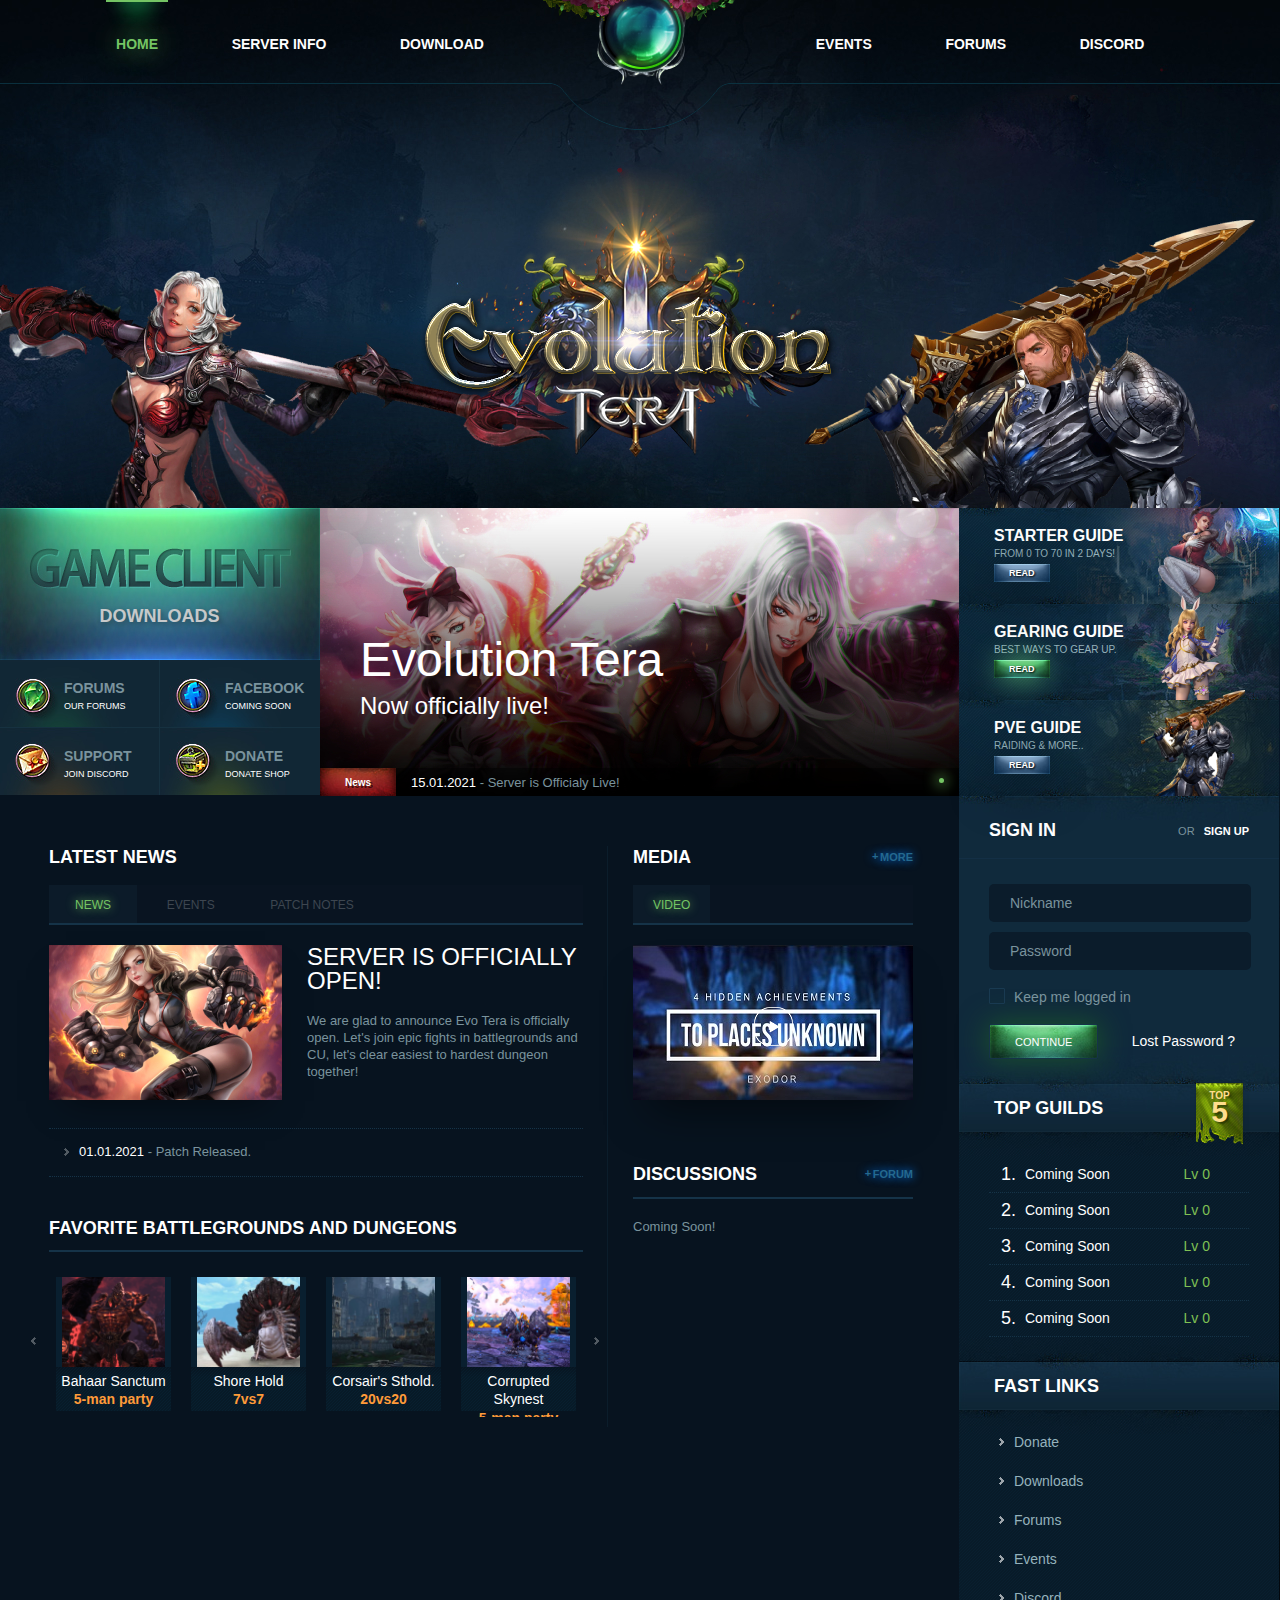
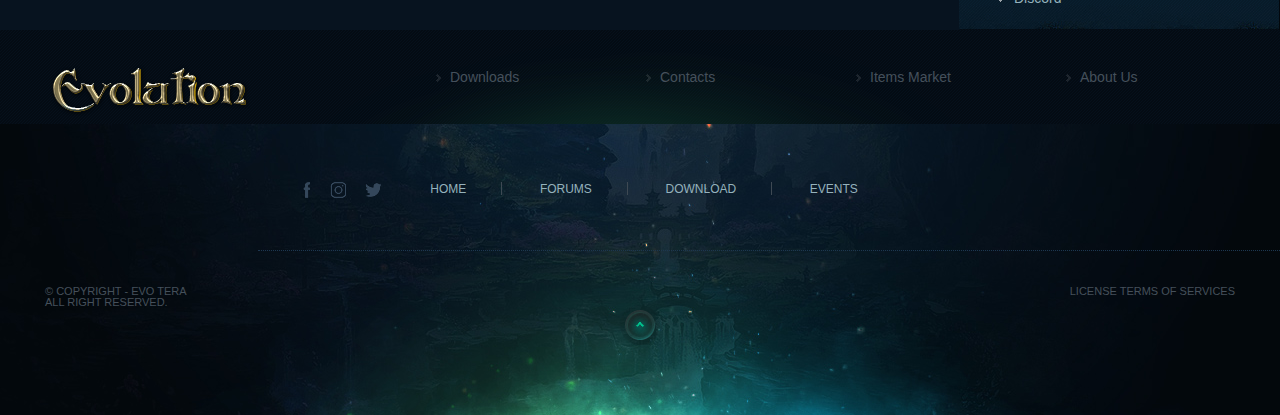
==== commit ff6b5501: "fix on the home page" ====
--- a/index.html
+++ b/index.html
@@ -355,7 +355,7 @@
                         </div>
                         <div class="item-price">
                           <p>Corrupted Skynest</p>
-                          <span>500 coins</span>
+                          <span>5-man party</span>
                         </div>
                       </li>
                       <!-- <li>
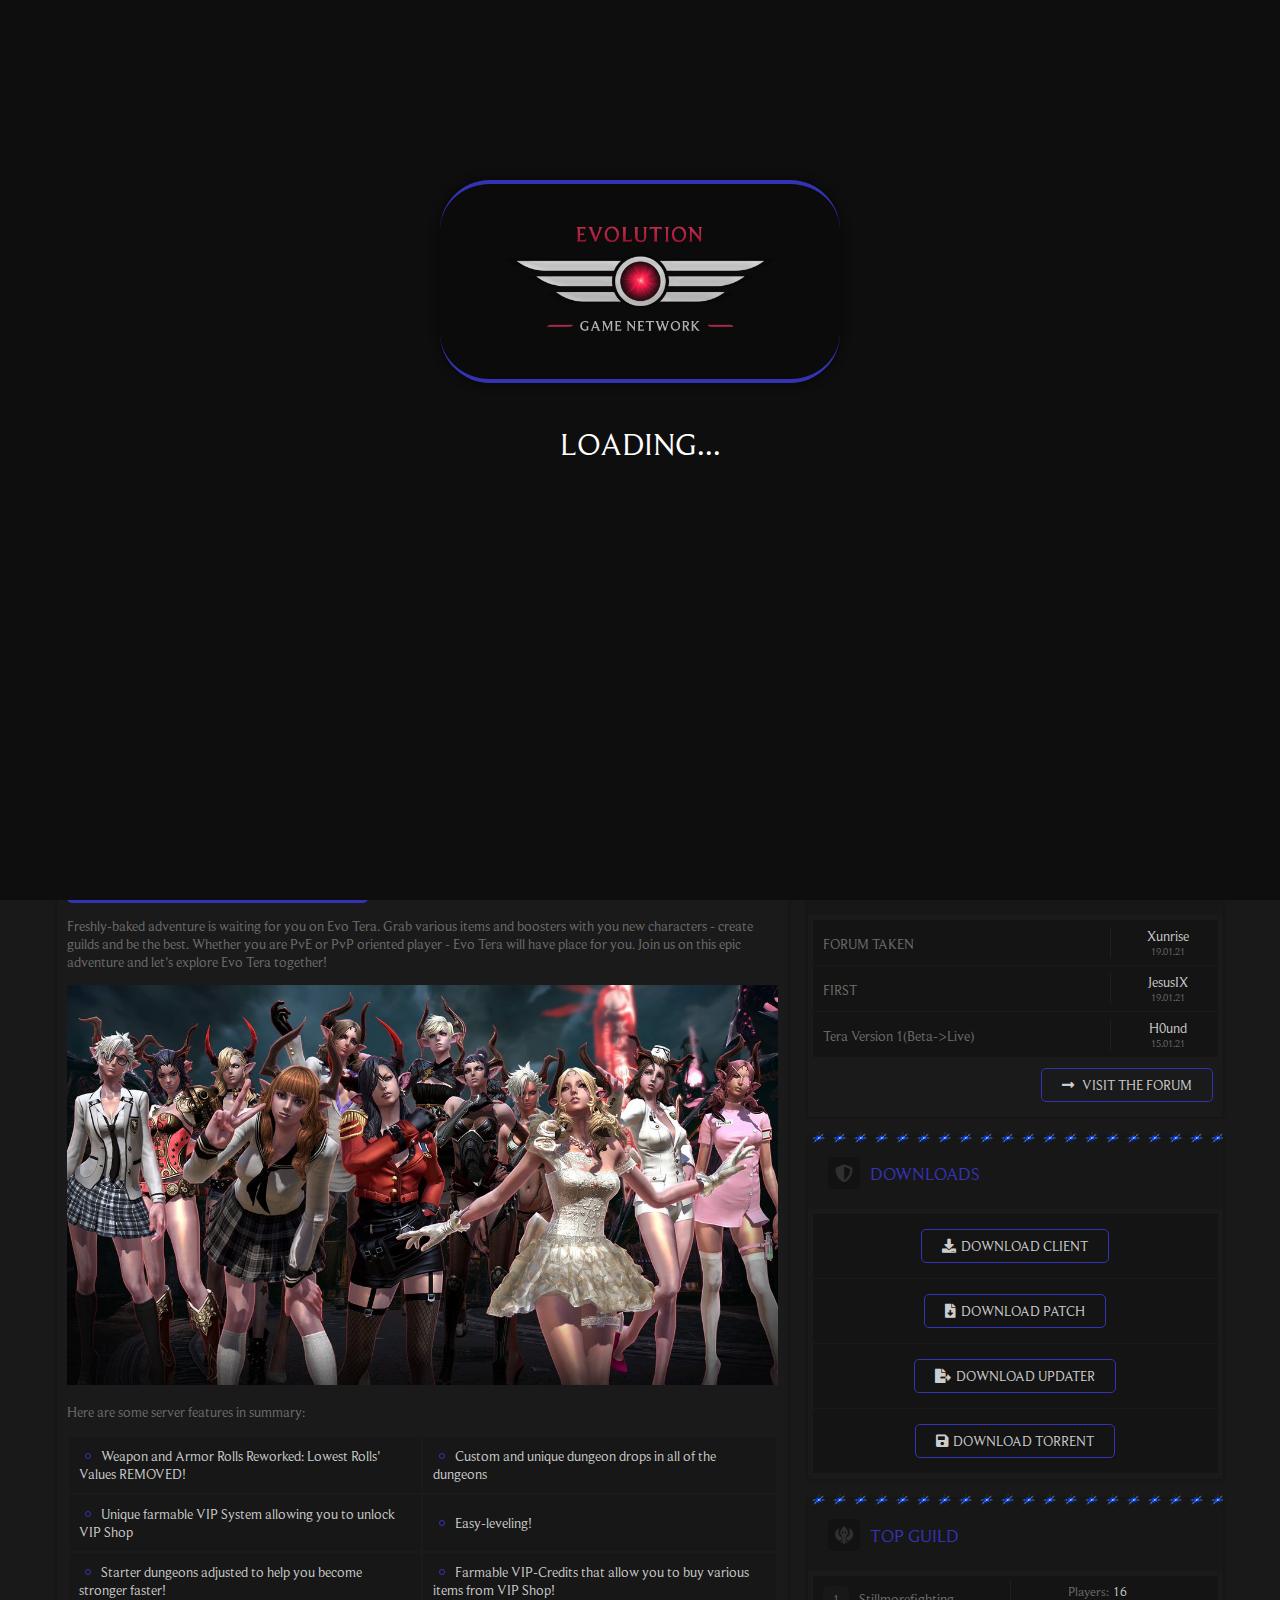
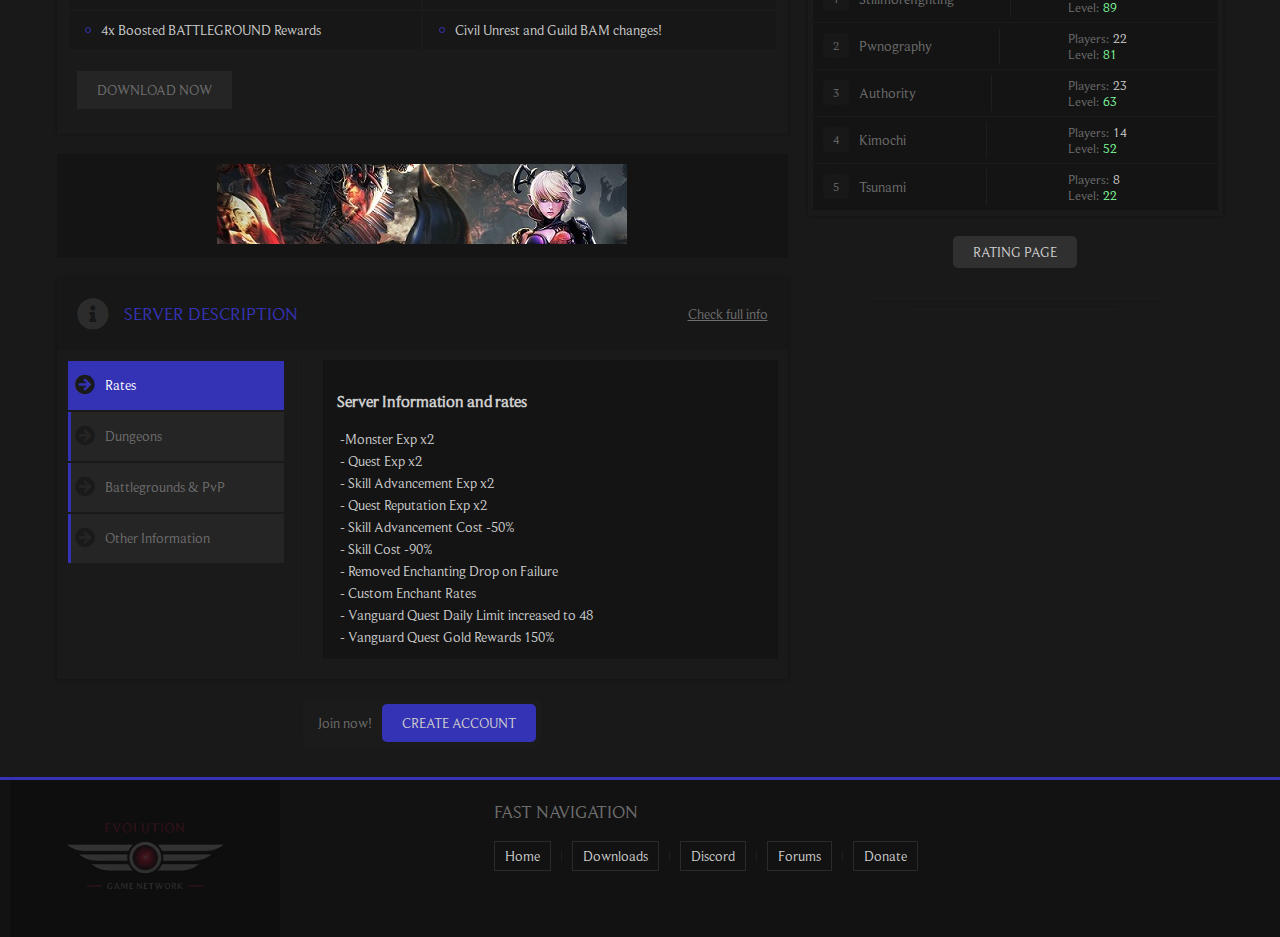
==== commit 46608802: "update" ====
--- a/index.html
+++ b/index.html
@@ -1,702 +1,282 @@
 <!DOCTYPE html>
 <html lang="en">
   <head>
-    <meta charset="utf-8" />
-    <!--[if lt IE 9
-      ]><script src="https://cdnjs.cloudflare.com/ajax/libs/html5shiv/3.7.3/html5shiv.min.js"></script
-    ><![endif]-->
-    <title>Evo Tera</title>
-    <meta name="keywords" content="" />
-    <meta name="description" content="" />
-    <link href="css/css-reset.css" rel="stylesheet" />
-    <link href="css/style.css" rel="stylesheet" />
-    <script src="js/jquery-2.1.4.min.js"></script>
-    <script src="js/modalx.js"></script>
-    <script src="js/slider.js"></script>
+    <meta charset="UTF-8" />
+    <meta name="viewport" content="width=device-width, initial-scale=1.0" />
+    <title>Home - Evo Tera</title>
+    <link rel="stylesheet" href="./css/style.css" />
+    <link rel="stylesheet" href="./css/pages.css" />
+    <link rel="stylesheet" href="./css/adaptive.css" />
+    <link rel="stylesheet" href="./css/animate.css" />
+    <link rel="stylesheet" href="./css/loader-animations.css" />
+    <link rel="icon" type="ico" href="img/favicon.ico" />
+    <link
+      href="./file/fontawesome/css/all.css"
+      rel="stylesheet"
+      type="text/css"
+    />
+    <!-- THEME:
+	You have 4 theme:
+	standart - purple
+	theme-red - red
+	theme-blue - blue
+	theme-green - green
+	swap css name file for change cheme
+	rubic-on.com
+	 -->
+    <link rel="stylesheet" href="./css/theme-blue.css" />
   </head>
 
   <body>
-    <div class="wrapper">
-      <header class="header">
-        <div class="menu-top">
-          <ul class="menu-top-left">
-            <li class="active"><a href="index.html">Home</a></li>
-            <li><a href="server-info.html">Server info</a></li>
-            <!-- <li>
-              <a href="">Media</a>
-              <ul>
-                <li><a href="">Forum</a></li>
-                <li><a href="">Registration</a></li>
-                <li><a href="">Facebook</a></li>
-                <li><a href="">Twitter</a></li>
-                <li><a href="">Youtube</a></li>
-              </ul>
-            </li> -->
-            <li><a href="downloads.html">Download</a></li>
+    <div id="preloader">
+      <div class="preloader-img">
+        <img src="./img/logo.png" alt="Header logotip" />
+      </div>
+      <div class="preload-load-page">Loading...</div>
+    </div>
+    <header class="header">
+      <div class="menu wrap f-a">
+        <div class="menu-nav f-s">
+          <!-- <div class="lang-select f-c">
+            <div class="language">
+              <div class="select f-c">
+                <div class="option">
+                  <img src="./img/lang-en.png" alt="en lang" />
+                </div>
+              </div>
+              <div class="open-lang">
+                <div class="option">
+                  <img src="./img/lang-ru.png" alt="rus lang" />
+                </div>
+                <div class="option">
+                  <img src="./img/lang-en.png" alt="en lang" />
+                </div>
+              </div>
+            </div>
+            <div class="lang-arrow-item"><i class="fas fa-angle-down"></i></div>
+          </div> -->
+          <ul class="top-menu">
+            <li><a href="index.html">Home</a></li>
+            <li><a href="information.html">Server Info</a></li>
+            <li><a href="patch-notes.html">Patch Notes</a></li>
           </ul>
-          <ul class="menu-top-right">
-            <li>
-              <a href="">Events</a>
-              <!-- <ul>
-                <li><a href="">Forum</a></li>
-                <li><a href="">Registration</a></li>
-                <li><a href="">Facebook</a></li>
-                <li><a href="">Twitter</a></li>
-                <li><a href="">Youtube</a></li>
-              </ul> -->
-            </li>
+        </div>
+        <div class="header-logo">
+          <div class="logotip-img">
+            <img src="./img/logo.png" alt="Header logotip" />
+          </div>
+        </div>
+        <div class="menu-nav f-e">
+          <ul class="top-menu">
             <li>
               <a href="http://forums.evogn.com/" target="_blank">Forums</a>
             </li>
             <li>
-              <a href="https://discord.gg/YrfVmnGJKk" _target="_blank"
+              <a href="https://discord.gg/YrfVmnGJKk" target="_blank"
                 >Discord</a
               >
             </li>
+            <li>
+              <a
+                href="http://store.evogn.com/product-category/tera/"
+                target="_blank"
+                >Donation</a
+              >
+            </li>
+            <!-- <li>
+              <a href="/login" class="header-login"
+                ><i class="fas fa-sign-in-alt"></i> Login</a
+              >
+            </li> -->
           </ul>
-          <div class="server-load"></div>
-          <!-- server-load -->
-          <div class="logo">
-            <a href=""></a>
-          </div>
-          <!-- logo -->
-        </div>
-        <!-- menu-top -->
-      </header>
-      <!-- .header-->
-
-      <div class="container">
-        <main class="content">
-          <div class="top-content-block">
-            <div class="download-bonus-block">
-              <div class="download">
-                <a href="">
-                  <span>Downloads</span>
+        </div>
+      </div>
+      <div class="mobile-menu wrap">
+        <div class="f-b">
+          <nav role="navigation">
+            <div id="menuToggle">
+              <input type="checkbox" />
+              <span></span>
+              <span></span>
+              <span></span>
+              <ul id="menu">
+                <a href="index.html">
+                  <li>Home</li>
                 </a>
-              </div>
-              <!-- download -->
-              <div class="bonus-block">
-                <a
-                  href="http://forums.evogn.com/"
-                  target="_blank"
-                  class="bonus"
-                >
-                  <p>FORUMS</p>
-                  <span style="color: white">Our Forums</span>
+                <a href="information.html">
+                  <li>Server Info</li>
                 </a>
-                <a href="" class="facebook">
-                  <p>Facebook</p>
-                  <span style="color: white">Coming Soon</span>
+                <a href="patch-notes.html">
+                  <li>Patch Notes</li>
                 </a>
-                <a
-                  href="https://discord.gg/YrfVmnGJKk"
-                  target="_blank"
-                  class="support"
-                >
-                  <p>Support</p>
-                  <span style="color: white">Join Discord</span>
+                <a href="http://forums.evogn.com/" target="_blank">
+                  <li>Forums</li>
+                </a>
+                <a href="https://discord.gg/YrfVmnGJKk" target="_blank">
+                  <li>Discord</li>
                 </a>
                 <a
                   href="http://store.evogn.com/product-category/tera/"
                   target="_blank"
-                  class="shop"
                 >
-                  <p>Donate</p>
-                  <span style="color: white">Donate Shop</span>
+                  <li>Donation</li>
                 </a>
-              </div>
-              <!-- bonus-block -->
-            </div>
-            <!-- download-bonus-block -->
-            <div class="slider">
-              <div class="next"></div>
-              <div class="prev"></div>
-              <div class="slides">
-                <div class="slide active">
-                  <img src="images/slider-img3.jpg" alt="" />
-                  <h2>Evolution Tera</h2>
-                  <p>Now officially live!</p>
-                  <div>
-                    <a href="">News</a> <span>15.01.2021</span> - Server is
-                    Officialy Live!
-                  </div>
-                </div>
-                <!-- <div class="slide">
-                  <h2>Evolution Tera</h2>
-                  <p>Patch 92: PvE and PvP Update</p>
-                  <img src="images/slider-img2.jpg" alt="" />
-                  <div>
-                    <a href="">News</a> <span>31.12.2020</span> - Server is
-                    Officialy Live!
-                  </div>
-                </div>
-                <div class="slide">
-                  <h2>Evolution Tera</h2>
-                  <p>Update announcement!</p>
-                  <img src="images/slider-img3.jpg" alt="" />
-                  <div>
-                    <a href="">News</a> <span>31.12.2020</span> - Server is
-                    Officialy Live!
-                  </div>
+                <!-- <a href="/login"><li class="mobile-login">Login</li></a> -->
+              </ul>
+            </div>
+          </nav>
+          <div class="header-logo">
+            <div
+              class="logotip-img fadeInUp wow"
+              data-wow-duration="0.4s"
+              data-wow-delay="0.5s"
+              data-wow-offset="300"
+            >
+              <img src="./img/logo.png" alt="Header logotip" />
+            </div>
+          </div>
+          <!-- <div class="lang-select f-c">
+            <div class="language">
+              <div class="select f-c">
+                <div class="option">
+                  <img src="./img/lang-en.png" alt="en lang" />
+                </div>
+              </div>
+              <div class="open-lang">
+                <div class="option">
+                  <img src="./img/lang-ru.png" alt="rus lang" />
+                </div>
+                <div class="option">
+                  <img src="./img/lang-en.png" alt="en lang" />
+                </div>
+              </div>
+            </div>
+            <div class="lang-arrow-item"><i class="fas fa-angle-down"></i></div>
+          </div> -->
+        </div>
+      </div>
+    </header>
+    <section class="bgimage">
+      <div class="head-images">
+        <img src="./img/games/tera-banner3.jpg" alt="" />
+      </div>
+      <div class="bgimage-container">
+        <div class="bg-image-sky">
+          <!-- online -->
+          <div class="onlineblock">
+            <div class="f-s">
+              <div class="online-icon">
+                <img src="./img/icon-on.png" alt="online icon" />
+              </div>
+              <div class="onlineblock-name">Tera: Patch 92</div>
+            </div>
+            <div class="f-s">
+              <div class="onlineblock-container f-c">
+                <div class="onlineblock-state">
+                  <div class="onlineblock-item f-b">
+                    <div class="onlineblock-state-n">Rates:</div>
+                    <div class="onlineblock-state-col">x2</div>
+                  </div>
+                  <div class="onlineblock-item f-b">
+                    <div class="onlineblock-online-title">Status:</div>
+                    <div class="onlineblock-state-col" style="color: lime">
+                      Online
+                    </div>
+                  </div>
+                </div>
+                <!-- <div class="onlineblock-online">
+                  <div class="onlineblock-online-title">Online</div>
+                  <div class="onlineblock-online-col">1843</div>
                 </div> -->
               </div>
-              <div class="navigation"></div>
-            </div>
-            <!-- slider-block -->
-          </div>
-          <!-- top-content-block -->
-          <div class="content-block-info">
-            <div class="left-content-block-info">
-              <div class="news-block">
-                <div class="content-title">
-                  <span class="title">Latest News</span>
-                </div>
-                <!-- content-title -->
-                <div class="news-tab tab-button">
-                  <button data-tab="news-1" class="btn-block-n active button-n">
-                    News
-                  </button>
-                  <button data-tab="news-2" class="btn-block-n button-n">
-                    Events
-                  </button>
-                  <button
-                    data-tab="news-3"
-                    class="btn-block-n button-n"
-                    id="patchNotes"
-                  >
-                    Patch Notes
-                  </button>
-                </div>
-                <div class="tab-n news active" id="news-1">
-                  <div class="last-news-block">
-                    <div class="news-img">
-                      <img src="images/news-img.jpg" alt="news-img" />
-                    </div>
-                    <div class="last-news-info">
-                      <h2>
-                        <a href="">Server is Officially Open!</a>
-                      </h2>
-                      <div class="news-text">
-                        We are glad to announce Evo Tera is officially open.
-                        Let's join epic fights in battlegrounds and CU, let's
-                        clear easiest to hardest dungeon together!
-                      </div>
-                      <!-- last-news-info -->
-                    </div>
-                  </div>
-                  <div class="news-info">
-                    <!-- <a href="" class="blue-a green-a news-read-more"
-                      >Read more</a
-                    > -->
-                    <span>01.01.2021 </span> - Patch Released.
-                  </div>
-                </div>
-                <!-- tab -->
-                <div class="tab-n news" id="news-2">
-                  <div class="last-news-block">
-                    <!-- <div class="news-img">
-                      <img src="images/news-img.jpg" alt="news-img" />
-                    </div> -->
-                    <div class="last-news-info">
-                      <h2>
-                        <a href="">Coming Soon!</a>
-                      </h2>
-                      <!-- last-news-info -->
-                    </div>
-                  </div>
-                </div>
-                <!-- tab -->
-                <div class="tab-n news" id="news-3">
-                  <div class="last-news-block">
-                    <div class="last-news-info">
-                      <h2>
-                        <a href="">Patch notes 01/01/2021</a>
-                      </h2>
-                      <div class="news-text">
-                        <p>
-                          - Gear rolls have been changed, all white-, blue- and
-                          worst golden rolls have been removed, so only purple-
-                          and best yellow rolls remain
-                        </p>
-                        <p>
-                          - VIP5 is now available to ALL players, the
-                          requirement being, that you complete one Vanguard
-                          after level 65
-                        </p>
-                        <p>
-                          - VIP levels are now farmable and are tied to the
-                          vanguard system
-                        </p>
-                        <p>
-                          - RK-9 Kennel- and Red Refuge have had their loot
-                          table adjusted, they will no longer drop
-                          Honed/Annealed Dark Shard Cohesion Arcane's, and the
-                          amount of wooden-, silver- and golden boxes have been
-                          adjusted as well
-                        </p>
-                        <p>
-                          - Brooch-, Belt- and Mask drop rate have been
-                          increased in Forbidden Arena-, Bahaar- and Corrupted
-                          Skynest Hard Mode, while Mask drop rate has been
-                          reduced in Corrupted Skynest Normal mode
-                        </p>
-                        <p>
-                          - New characters will no longer receive bank- and
-                          character expansions
-                        </p>
-                        <p>
-                          - Elleon's Mark's have had their shop properly
-                          updated, along with implementation of Nature's Aura
-                        </p>
-                        <p>
-                          - Cleaned up the Specialty- and Vanguard merchants
-                        </p>
-                        <p>- Added Elinu's Aged Tear to Vanguard merchant</p>
-                        <p>
-                          - Fixed Banyaka's Treasure Chest, it will now properly
-                          drop 1x Banyaka's Rootlocked Treasure
-                        </p>
-                        <p>
-                          - Skill Advancements have had their gold cost reduced,
-                          however they will show their original price,
-                          furthermore if you do not have the amount of gold,
-                          that's visible on the enchant button, you will not be
-                          able to advance your skill, however only half the cost
-                          will be substracted, working on a permanent fix
-                        </p>
-                        <p>
-                          - Removed the unused NPC's from Highwatch- and Velika
-                        </p>
-                        <p>
-                          - Skill learning costs slighty reduced to improve
-                          gameplay
-                        </p>
-                        <p>
-                          - Updated the Meruma Dream Token shop, they now have
-                          proper names
-                        </p>
-                        <p>
-                          - Updated the Goldinger Token shop, so they now
-                          properly sell the laundry boxes, corresponding to the
-                          current patch
-                        </p>
-                        <p>
-                          - Added Tera Club to the game, it will be available at
-                          a later date
-                        </p>
-                        <p>
-                          - Changed guild box rewards to drop Legacy Essences
-                          instead of the former pots etc.
-                        </p>
-                        <p>
-                          - Fixed PvP in certain zones, especially around main
-                          cities
-                        </p>
-                        <p>
-                          - Fixed some costumes, which weren't dismantlable- or
-                          disposable, they can now properly be dealt with as any
-                          other costume
-                        </p>
-                        <p>
-                          - Strongbox Keys now properly light up the boxes, that
-                          they're eligible for
-                        </p>
-                        <p>
-                          - Increased the amount of Bellicarium credits you earn
-                          from battlegrounds
-                        </p>
-                        <p>- Various client updates</p>
-                      </div>
-                      <!-- last-news-info -->
-                    </div>
-                  </div>
-                </div>
-              </div>
-              <!-- news-block -->
-              <div class="carousel-block">
-                <div class="content-title title-carousel c-title">
-                  <span class="title">Favorite Battlegrounds and Dungeons</span>
-                </div>
-                <!-- content-title -->
-                <div id="carousel" class="carousel">
-                  <button class="arrow prev"></button>
-                  <div class="gallery">
-                    <ul class="images">
-                      <li>
-                        <div class="item-s">
-                          <img src="images/item-1.png" alt="" />
-                        </div>
-                        <div class="item-price">
-                          <p>Bahaar Sanctum</p>
-                          <span>5-man party</span>
-                        </div>
-                      </li>
-                      <li>
-                        <div class="item-s">
-                          <img src="images/item-2.png" alt="" />
-                        </div>
-                        <div class="item-price">
-                          <p>Shore Hold</p>
-                          <span>7vs7</span>
-                        </div>
-                      </li>
-                      <li>
-                        <div class="item-s">
-                          <img src="images/item-3.png" alt="" />
-                        </div>
-                        <div class="item-price">
-                          <p>Corsair's Sthold.</p>
-                          <span>20vs20</span>
-                        </div>
-                      </li>
-                      <li>
-                        <div class="item-s">
-                          <img src="images/item-4.png" alt="" />
-                        </div>
-                        <div class="item-price">
-                          <p>Corrupted Skynest</p>
-                          <span>5-man party</span>
-                        </div>
-                      </li>
-                      <!-- <li>
-                        <div class="item-s">
-                          <img src="images/item-1.png" alt="" />
-                        </div>
-                        <div class="item-price">
-                          <p>Magic Sword</p>
-                          <span>300 coins</span>
-                          <button class="green-a">Buy Now</button>
-                        </div>
-                      </li> -->
-                      <!-- <li>
-                        <div class="item-s">
-                          <img src="images/item-2.png" alt="" />
-                        </div>
-                        <div class="item-price">
-                          <p>Magic Axe</p>
-                          <span>400 coins</span>
-                          <button class="green-a">Buy Now</button>
-                        </div>
-                      </li>
-                      <li>
-                        <div class="item-s">
-                          <img src="images/item-3.png" alt="" />
-                        </div>
-                        <div class="item-price">
-                          <p>Mystic Shield</p>
-                          <span>200 coins</span>
-                          <button class="green-a">Buy Now</button>
-                        </div>
-                      </li>
-                      <li>
-                        <div class="item-s">
-                          <img src="images/item-4.png" alt="" />
-                        </div>
-                        <div class="item-price">
-                          <p>Huma Knife</p>
-                          <span>500 coins</span>
-                          <button class="green-a">Buy Now</button>
-                        </div>
-                      </li>
-                      <li>
-                        <div class="item-s">
-                          <img src="images/item-3.png" alt="" />
-                        </div>
-                        <div class="item-price">
-                          <p>Mystic Shield</p>
-                          <span>200 coins</span>
-                          <button class="green-a">Buy Now</button>
-                        </div>
-                      </li>
-                      <li>
-                        <div class="item-s">
-                          <img src="images/item-4.png" alt="" />
-                        </div>
-                        <div class="item-price">
-                          <p>Huma Knife</p>
-                          <span>500 coins</span>
-                          <button class="green-a">Buy Now</button>
-                        </div>
-                      </li> -->
-                    </ul>
-                  </div>
-                  <button class="arrow next"></button>
-                </div>
-                <!-- carousel -->
-              </div>
-              <!-- carousel-block -->
-            </div>
-            <!-- left-content-block-info -->
-            <div class="right-content-block-info">
-              <div class="media-block-i">
-                <div class="content-title">
-                  <a href="">More</a>
-                  <span class="title">Media</span>
-                </div>
-                <!-- content-title -->
-                <div class="media-tab tab-button">
-                  <button
-                    data-tab="media-1"
-                    class="btn-block-s active button-n"
-                  >
-                    Video
-                  </button>
-                  <!-- <button data-tab="media-2" class="btn-block-s button-n">
-                    Screens
-                  </button>
-                  <button data-tab="media-3" class="btn-block-s button-n">
-                    Fan Art
-                  </button> -->
-                </div>
-                <div class="tab-s media active" id="media-1">
-                  <div class="media-block">
-                    <div class="media-block-top">
-                      <a onclick='new modal("#video_modal"); return false'
-                        ><img src="images/media-img-1.jpg" alt="Video"
-                      /></a>
-                    </div>
-                    <!-- <div class="media-block-bottom">
-                      <a onclick='new modal("#video_modal"); return false'
-                        ><img src="images/media-img-2.jpg" alt="Video"
-                      /></a>
-                      <a onclick='new modal("#video_modal"); return false'
-                        ><img src="images/media-img-3.jpg" alt="Video"
-                      /></a>
-                    </div> -->
-                  </div>
-                  <!--media-block -->
-                </div>
-                <!-- tab -->
-                <div class="tab-s media" id="media-2">2</div>
-                <!-- tab -->
-                <div class="tab-s media" id="media-3">3</div>
-                <!-- tab -->
-              </div>
-              <!-- media-block -->
-              <div class="discussion-block">
-                <div class="content-title c-title">
-                  <a href="http://forums.evogn.com/" target="_blank">Forum</a>
-                  <span class="title">Discussions</span>
-                </div>
-                <div class="forum">
-                  <div class="forum-title">
-                    <p>Coming Soon!</p>
-                  </div>
-                </div>
-                <!-- content-title -->
-                <!-- <div class="forum">
-                  <img src="images/forum-ava-1.jpg" alt="forum-ava" />
-                  <div class="forum-title">
-                    <a href="">The Spring Cleaning 2018 Update</a>
-                  </div>
-                  <div class="forum-autor">
-                    by <a href="">Lich</a> <span>5 minutes ago</span>
-                  </div>
-                </div> -->
-                <!-- <div class="forum">
-                  <img src="images/forum-ava-2.jpg" alt="forum-ava" />
-                  <div class="forum-title">
-                    <a href=""
-                      >We’ve heard the community talking heard the community
-                      talking</a
-                    >
-                  </div>
-                  <div class="forum-autor">
-                    by <a href="">Ranger</a> <span>Today at 10:30</span>
-                  </div>
-                </div> -->
-                <!-- <div class="forum">
-                  <img src="images/forum-ava-3.jpg" alt="forum-ava" />
-                  <div class="forum-title">
-                    <a href="">DotaTV Streaming</a>
-                  </div>
-                  <div class="forum-autor">
-                    by <a href="">VeryLongNickName</a>
-                    <span>Today at 05:30</span>
-                  </div>
-                </div>
-                <div class="forum">
-                  <img src="images/forum-ava-4.jpg" alt="forum-ava" />
-                  <div class="forum-title">
-                    <a href="">Regarding Galaxy Battles Major</a>
-                  </div>
-                  <div class="forum-autor">
-                    by <a href="">Navi</a> <span>Yesterday at 23:56</span>
-                  </div>
-                </div>
-                <div class="forum">
-                  <img src="images/forum-ava-5.jpg" alt="forum-ava" />
-                  <div class="forum-title">
-                    <a href="">Regarding Galaxy Battles Major</a>
-                  </div>
-                  <div class="forum-autor">
-                    by <a href="">Navi</a> <span>Yesterday at 23:56</span>
-                  </div>
-                </div> -->
-              </div>
-              <!--discussion-block -->
-            </div>
-            <!-- right-content-block-info -->
-          </div>
-        </main>
-        <!-- .content -->
-
-        <aside class="sidebar">
-          <div class="shop-block">
-            <div class="shop ninja">
-              <p>Starter Guide</p>
-              <span>From 0 to 70 in 2 days!</span>
+            </div>
+            <div class="onlineblock-buttons f-s">
+              <!-- <a href="" class="onlineblock-buttons-descr">Description</a> -->
               <a
-                href="https://docs.google.com/document/d/1-mb4_O3iBwN3AVH_qxRacnxlG0fvC0DFBGn1msFZ-io/edit?usp=sharing"
-                target="_blank"
-                class="blue-a"
-                >Read</a
+                href="downloads.html"
+                class="onlineblock-buttons-start"
+                style="background-color: green"
+                >Download Now</a
               >
             </div>
-            <div class="shop sura">
-              <p>Gearing Guide</p>
-              <span>Best ways to gear up.</span>
-              <a
-                href="https://docs.google.com/document/d/1DHl-NnOolc-ljkMd3EaAiOndQTIkFU1b5fmjMN73v08/edit?usp=sharing"
-                target="_blank"
-                class="blue-a green-a"
-                >Read</a
-              >
-            </div>
-            <div class="shop szarfa">
-              <p>PvE Guide</p>
-              <span>Raiding & more..</span>
-              <a href="" class="blue-a">Read</a>
-            </div>
-          </div>
-          <!-- shop-block -->
-          <div class="login-block">
-            <div class="login-block-b">
-              <form class="login-form block-p">
-                <div class="login-title">
-                  <span
-                    >or
-                    <a onclick='new modal("#reg_modal"); return false'
-                      >&nbsp; sign up</a
-                    ></span
-                  >
-                  Sign In
-                </div>
-                <p><input type="text" name="login" placeholder="Nickname" /></p>
-                <p>
-                  <input type="password" name="pass" placeholder="Password" />
-                </p>
-                <div class="license">
-                  <input
-                    id="check"
-                    type="checkbox"
-                    name="check"
-                    value="check"
-                  />
-                  <label for="check">Keep me logged in</label>
-                </div>
-                <button class="login-button button-n">Continue</button>
-                <a href="" class="lost-pass">Lost Password ?</a>
-              </form>
-              <form class="lk-form block-l" style="display: none">
-                <div class="lk-title">
-                  <button class="gold-a">deposit</button>
-                  <span class="coins">500 coins</span>
-                  <span class="username">Username</span>
-                </div>
-                <ul>
-                  <li><a href="">Items Shop</a></li>
-                  <li>
-                    <a href="">My Friends <b>+2</b> <span>234</span></a>
-                  </li>
-                  <li><a href="">Account Settings</a></li>
-                  <li><a href="">Vote For Coins</a></li>
-                  <li><a href="">Buy Coins</a></li>
-                  <li><a href="">Log out</a></li>
-                </ul>
-              </form>
-            </div>
-          </div>
-          <!-- login-block -->
-          <div class="best-players">
-            <div class="sidebar-title best-players-title">
-              Top Guilds <span>TOP <b>5</b></span>
-            </div>
-            <div class="top-players block-p block-bt">
-              <div class="player-info">
-                <div class="top-number">1.</div>
-                <!-- <div class="top-ava">
-                  <img src="images/dota-ava-1.png" alt="" />
-                  <img src="images/dota-ava-1.png" alt="" class="bloor-ava" />
-                </div> -->
-                <div class="top-name">Coming Soon</div>
-                <div class="top-r">
-                  <span>Lv 0</span>
-                </div>
-              </div>
-              <div class="player-info">
-                <div class="top-number">2.</div>
-                <!-- <div class="top-ava">
-                  <img src="images/dota-ava-2.png" alt="" />
-                  <img src="images/dota-ava-2.png" alt="" class="bloor-ava" />
-                </div> -->
-                <div class="top-name">Coming Soon</div>
-                <div class="top-r">
-                  <span>Lv 0</span>
-                </div>
-              </div>
-              <div class="player-info">
-                <div class="top-number">3.</div>
-                <!-- <div class="top-ava">
-                  <img src="images/dota-ava-3.png" alt="" />
-                  <img src="images/dota-ava-3.png" alt="" class="bloor-ava" />
-                </div> -->
-                <div class="top-name">Coming Soon</div>
-                <div class="top-r">
-                  <span>Lv 0</span>
-                </div>
-              </div>
-              <div class="player-info">
-                <div class="top-number">4.</div>
-                <!-- <div class="top-ava">
-                  <img src="images/dota-ava-4.png" alt="" />
-                  <img src="images/dota-ava-4.png" alt="" class="bloor-ava" />
-                </div> -->
-                <div class="top-name">Coming Soon</div>
-                <div class="top-r">
-                  <span>Lv 0</span>
-                </div>
-              </div>
-              <div class="player-info">
-                <div class="top-number">5.</div>
-                <!-- <div class="top-ava">
-                  <img src="images/dota-ava-5.png" alt="" />
-                  <img src="images/dota-ava-5.png" alt="" class="bloor-ava" />
-                </div> -->
-                <div class="top-name">Coming Soon</div>
-                <div class="top-r">
-                  <span>Lv 0</span>
-                </div>
-              </div>
-            </div>
-          </div>
-          <!-- best-players -->
-          <div class="fast-links-block">
-            <div class="sidebar-title">Fast links</div>
-            <div class="block-p block-t">
+          </div>
+        </div>
+        <!-- <div class="social-buttons">
+          <a href="" class="social-item f-c">
+            <div class="social-icon">
+              <img src="./img/Telegram_icon.png" alt="telegram icon" />
+            </div>
+            <div class="social-name">Telegram support</div>
+          </a>
+          <a href="" class="social-item social-item-second f-c">
+            <div class="social-icon">
+              <img src="./img/Discord_icon.png" alt="telegram icon" />
+            </div>
+            <div class="social-name">Discord support</div>
+          </a>
+        </div> -->
+        <div class="game-topmenu">
+          <!-- desctop -->
+          <div class="wrap f-a gamemenu-desctop" style="text-align: center">
+            <a href="information.html" class="game-topmenu-item">
+              <div class="gm-topmenu-title" style="color: white">
+                Server info
+              </div>
+              <div class="gm-topmenu-desc">Learn More</div>
+            </a>
+            <div class="gm-topmenu-dline"></div>
+            <a href="/" class="game-topmenu-item">
+              <div class="gm-topmenu-title" style="color: white">Events</div>
+              <div class="gm-topmenu-desc">Coming Soon!</div>
+            </a>
+            <div class="gm-topmenu-dline"></div>
+            <a href="http://tera.evogn.com:81/reg/" class="game-topmenu-item">
+              <div class="gm-topmenu-title" style="color: white">Register</div>
+              <div class="gm-topmenu-desc">Join us Now!</div>
+            </a>
+            <div class="gm-topmenu-dline"></div>
+            <a href="downloads.html" class="game-topmenu-item">
+              <div class="gm-topmenu-title" style="color: lightgreen">
+                Downloads
+              </div>
+              <div class="gm-topmenu-desc">Game Files</div>
+            </a>
+            <div class="gm-topmenu-dline"></div>
+            <a
+              href="http://store.evogn.com/product-category/tera/"
+              target="_blank"
+              class="game-topmenu-item"
+            >
+              <div class="gm-topmenu-title" style="color: white">Donation</div>
+              <div class="gm-topmenu-desc">Donation Page</div>
+            </a>
+            <div class="gm-topmenu-dline"></div>
+            <a
+              href="https://discord.gg/YrfVmnGJKk"
+              target="_blank"
+              class="game-topmenu-item"
+            >
+              <div class="gm-topmenu-title" style="color: white">Discord</div>
+              <div class="gm-topmenu-desc">Seek Help</div>
+            </a>
+          </div>
+          <div class="wrap f-c gamemenu-mobile">
+            <div href="/" class="game-topmenu-item-m">
+              <div class="gm-topmenu-h">
+                <i class="fas fa-chevron-circle-down"></i> Menu
+              </div>
               <ul>
+                <li><a href="information.html">Server info</a></li>
+                <li><a href="/">Events</a></li>
+                <li><a href="http://tera.evogn.com:81/reg/">Register</a></li>
+                <li><a href="downloads.html">Downloads</a></li>
                 <li>
                   <a
                     href="http://store.evogn.com/product-category/tera/"
                     target="_blank"
-                    >Donate</a
+                    >Donation</a
                   >
                 </li>
-                <li><a href="downloads.html">Downloads</a></li>
-                <li>
-                  <a href="http://forums.evogn.com/" target="_blank">Forums</a>
-                </li>
-                <li><a href="">Events</a></li>
                 <li>
                   <a href="https://discord.gg/YrfVmnGJKk" target="_blank"
                     >Discord</a
@@ -705,194 +285,658 @@
               </ul>
             </div>
           </div>
-          <!-- fast-links-block -->
-        </aside>
-        <!-- sidebar -->
+        </div>
       </div>
-      <!-- .container-->
+      <div class="lamps lamps-orange"></div>
+    </section>
+    <section class="active-events">
+      <div class="wrap">
+        <div class="title-name f-c">Evo Tera events</div>
+        <div class="event-container f-c fww">
+          <!-- event -->
+          <div class="event-item f-s">
+            <div class="event-game-img">
+              <img src="./img/tera-logo1.png" alt="event item" />
+            </div>
+            <div class="event-text">
+              <div class="event-title">
+                Leveling Event <span>+100% EXP</span>
+              </div>
+              <div class="event-start">Starts in</div>
+              <div class="event-time">Soon</div>
+            </div>
+          </div>
+          <!-- event -->
+          <div class="event-item f-s">
+            <div class="event-game-img">
+              <img src="./img/tera-logo1.png" alt="event item" />
+            </div>
+            <div class="event-text">
+              <div class="event-title">
+                7-day TC for <span>new accounts</span>
+              </div>
+              <div class="event-start">Starts in</div>
+              <div class="event-time">Soon</div>
+            </div>
+          </div>
+          <!-- event -->
+          <div class="event-item f-s">
+            <div class="event-game-img">
+              <img src="./img/tera-logo1.png" alt="event item" />
+            </div>
+            <div class="event-text">
+              <div class="event-title">New Dungeons</div>
+              <div class="event-start">Starts in</div>
+              <div class="event-time">Soon</div>
+            </div>
+          </div>
+          <!-- end events -->
+        </div>
+      </div>
+    </section>
+    <section class="main">
+      <div class="wrap f-c fww">
+        <div class="left-side">
+          <!-- News content -->
+          <div class="ncontent">
+            <div class="lamps lamps-ncontent"></div>
+            <div class="ncontent-container">
+              <h1 class="ncontent-title">Start Your Adventure in Evo Tera</h1>
+              <p>
+                Freshly-baked adventure is waiting for you on Evo Tera. Grab
+                various items and boosters with you new characters - create
+                guilds and be the best. Whether you are PvE or PvP oriented
+                player - Evo Tera will have place for you. Join us on this epic
+                adventure and let's explore Evo Tera together!
+              </p>
+              <img src="./img/games/tera-image-big.jpg" alt="content img" />
+              <p>Here are some server features in summary:</p>
+              <table>
+                <tr>
+                  <td>
+                    <div class="ncontent-table-icon"></div>
+                    Weapon and Armor Rolls Reworked: Lowest Rolls' Values
+                    REMOVED!
+                  </td>
+                  <td>
+                    <div class="ncontent-table-icon"></div>
+                    Custom and unique dungeon drops in all of the dungeons
+                  </td>
+                </tr>
+                <tr>
+                  <td>
+                    <div class="ncontent-table-icon"></div>
+                    Unique farmable VIP System allowing you to unlock VIP Shop
+                  </td>
+                  <td>
+                    <div class="ncontent-table-icon"></div>
+                    Easy-leveling!
+                  </td>
+                </tr>
+                <tr>
+                  <td>
+                    <div class="ncontent-table-icon"></div>
+                    Starter dungeons adjusted to help you become stronger
+                    faster!
+                  </td>
+                  <td>
+                    <div class="ncontent-table-icon"></div>
+                    Farmable VIP-Credits that allow you to buy various items
+                    from VIP Shop!
+                  </td>
+                </tr>
+                <tr>
+                  <td>
+                    <div class="ncontent-table-icon"></div>
+                    4x Boosted BATTLEGROUND Rewards
+                  </td>
+                  <td>
+                    <div class="ncontent-table-icon"></div>
+                    Civil Unrest and Guild BAM changes!
+                  </td>
+                </tr>
+              </table>
+              <div class="ncontent-bottom f-b">
+                <!-- <div class="ncontent-infonews f-s">
+                  <div class="ncontent-info-item">
+                    Autor: <span>Admin</span>
+                  </div>
+                  <div class="ncontent-info-item">
+                    Date: <span>17.09.20 16:32</span>
+                  </div>
+                </div> -->
+                <a href="downloads.html" class="ncontent-infomore"
+                  >Download Now</a
+                >
+              </div>
+            </div>
+          </div>
+          <!-- banner -->
+          <div class="prbanner">
+            <a href="/"><img src="./img/7-banner.jpg" alt="promo banner" /></a>
+          </div>
+          <!-- gmtabmenu -->
+          <div class="gmtabmenu">
+            <div class="gmtabmenu-header f-b">
+              <div class="gmtabmenu-header-container f-s">
+                <div class="gmtabmenu-header-icon">
+                  <i class="fas fa-info-circle"></i>
+                </div>
+                <div class="gmtabmenus-header-name">
+                  <div class="gmtabmenu-title">Server description</div>
+                </div>
+              </div>
+              <a href="information.html" class="gmtabmenu-readfull"
+                >Check full info</a
+              >
+            </div>
 
-      <footer class="footer">
-        <div class="footer-links-block">
-          <div class="footer-links-block-i">
-            <div class="footer-top">
-              <div class="footer-logo">
-                <a href="/"></a>
-              </div>
-              <div class="footer-s">
-                <!-- <span><a href="">Adversting</a></span>
-                <span><a href="">Administrator Blog</a></span> -->
-                <span><a href="downloads.html">Downloads</a></span>
-                <!-- <span><a href="">Partnership</a></span> -->
-                <span><a href="">Contacts</a></span>
-                <span
-                  ><a href="http://store.evogn.com/product-category/tera/"
-                    >Items Market</a
-                  ></span
+            <div class="gmtabmenu-container f-b fww">
+              <!-- sections and menu start -->
+
+              <ul class="tabnav">
+                <li>
+                  <a href="#tab01"
+                    ><i class="fas fa-arrow-circle-right"></i
+                    ><span>Rates</span></a
+                  >
+                </li>
+                <li>
+                  <a href="#tab02"
+                    ><i class="fas fa-arrow-circle-right"></i
+                    ><span>Dungeons</span></a
+                  >
+                </li>
+                <li>
+                  <a href="#tab03"
+                    ><i class="fas fa-arrow-circle-right"></i
+                    ><span>Battlegrounds & PvP</span></a
+                  >
+                </li>
+                <li>
+                  <a href="#tab04"
+                    ><i class="fas fa-arrow-circle-right"></i
+                    ><span>Other Information</span></a
+                  >
+                </li>
+              </ul>
+
+              <!-- sections and menu end -->
+
+              <div class="tabnav-line"></div>
+              <div class="tabcontent">
+                <!-- tab1 start -->
+                <div id="tab01">
+                  <h3>Server Information and rates</h3>
+                  <table>
+                    <tr>
+                      <td>-Monster Exp x2</td>
+                    </tr>
+                    <tr>
+                      <td>- Quest Exp x2</td>
+                    </tr>
+                    <tr>
+                      <td>- Skill Advancement Exp x2</td>
+                    </tr>
+                    <tr>
+                      <td>- Quest Reputation Exp x2</td>
+                    </tr>
+                    <tr>
+                      <td>- Skill Advancement Cost -50%</td>
+                    </tr>
+                    <tr>
+                      <td>- Skill Cost -90%</td>
+                    </tr>
+                    <tr>
+                      <td>- Removed Enchanting Drop on Failure</td>
+                    </tr>
+                    <tr>
+                      <td>- Custom Enchant Rates</td>
+                    </tr>
+                    <tr>
+                      <td>- Vanguard Quest Daily Limit increased to 48</td>
+                    </tr>
+                    <tr>
+                      <td>- Vanguard Quest Gold Rewards 150%</td>
+                    </tr>
+                  </table>
+                  <!--<div class="tabmenu-progressbar">
+                                    <div class="barras">
+                                      <div class="bar-item f-s">
+                                        <div class="bar-name">Attack:</div>
+                                        <div class="barra">
+                                          <div class="barra-nivel" data-nivel="50%"></div>
+                                        </div>
+                                      </div>
+                                      <div class="bar-item f-s">
+                                        <div class="bar-name">Speed:</div>
+                                        <div class="barra">
+                                          <div class="barra-nivel" data-nivel="70%"></div>
+                                        </div>
+                                      </div>
+                                      <div class="bar-item f-s">
+                                        <div class="bar-name">Defense:</div>
+                                        <div class="barra">
+                                          <div class="barra-nivel" data-nivel="40%"></div>
+                                        </div>
+                                      </div>
+                                    </div>
+                                  </div> -->
+                  <br />
+                </div>
+                <!-- tab1 end -->
+                <div id="tab02">
+                  <h3>Dungeons</h3>
+                  <table>
+                    <tr>
+                      <td>- 2800 Adventure Coins / 5000 with Tera Club</td>
+                    </tr>
+                    <tr>
+                      <td>- Dungeon Drop Rate x2</td>
+                    </tr>
+                    <tr>
+                      <td>- Bellicarium Credits x4</td>
+                    </tr>
+                    <tr>
+                      <td>- Corrupted Skynest (Hard)</td>
+                    </tr>
+                    <tr>
+                      <td>- Corrupted Skynest</td>
+                    </tr>
+                    <tr>
+                      <td>- Forbidden Arena</td>
+                    </tr>
+                    <tr>
+                      <td>- Bahaar's Sanctum</td>
+                    </tr>
+                    <tr>
+                      <td>- Akalath Quarantine</td>
+                    </tr>
+                    <tr>
+                      <td>- Gossamer Vault (Hard)</td>
+                    </tr>
+                    <tr>
+                      <td>- Antaroth's Abyss (Hard)</td>
+                    </tr>
+                    <tr>
+                      <td>- Grotto of Lost Souls (Hard)</td>
+                    </tr>
+                    <tr>
+                      <td>- RK-9 Kennel</td>
+                    </tr>
+                    <tr>
+                      <td>- Red Refuge</td>
+                    </tr>
+                    <tr>
+                      <td>- Velik's Hold</td>
+                    </tr>
+                    <tr>
+                      <td>- Velik's Sanctuary</td>
+                    </tr>
+                    <tr>
+                      <td>- Macellarius Catacombs</td>
+                    </tr>
+                  </table>
+                </div>
+                <div id="tab03">
+                  <h3>Battlegrounds & PvP</h3>
+                  <table>
+                    <tr>
+                      <td>- PvP Server (PK & GvG active)</td>
+                    </tr>
+                    <tr>
+                      <td>- Bellicarium Credits x4</td>
+                    </tr>
+                    <tr>
+                      <td>- Shore Hold</td>
+                    </tr>
+                    <tr>
+                      <td>- Corsair's Stronghold (Equalized)</td>
+                    </tr>
+                    <tr>
+                      <td>- Champion Skyring (EQ/Personal Gear/Mark V)</td>
+                    </tr>
+                    <tr>
+                      <td>- Fraywind Canyon (Equalized)</td>
+                    </tr>
+                    <tr>
+                      <td>- Kumas Royale</td>
+                    </tr>
+                  </table>
+                </div>
+                <div id="tab04">
+                  <h3>Other Information</h3>
+                  <table>
+                    <tr>
+                      <td>- Free VIP level 5 at level 70</td>
+                    </tr>
+                    <tr>
+                      <td>- VIP Level & Credits Farmable in game</td>
+                    </tr>
+                    <tr>
+                      <td>- PvP Server (PK & GvG active)</td>
+                    </tr>
+                    <tr>
+                      <td>
+                        - Reduced random stats on Annihilation and Dark Light
+                        Gear
+                      </td>
+                    </tr>
+                    <tr>
+                      <td>
+                        - Various useful items added to merchants and
+                        medal/tokens shops
+                      </td>
+                    </tr>
+                  </table>
+                </div>
+              </div>
+            </div>
+          </div>
+          <!-- pagesream -->
+          <!-- <div class="pagestream">
+            <div class="pagestream-container f-b fww">
+              <div class="pagestream-item">
+                <iframe
+                  src="https://player.twitch.tv/?channel=qq_kuyi&parent=localhost"
+                  frameborder="0"
+                  allowfullscreen="true"
+                  scrolling="no"
+                  height="100%"
+                  width="100%"
+                ></iframe>
+              </div>
+              <div class="pagestream-item">
+                <iframe
+                  src="https://player.twitch.tv/?channel=qq_kuyi&parent=localhost"
+                  frameborder="0"
+                  allowfullscreen="true"
+                  scrolling="no"
+                  height="100%"
+                  width="100%"
+                ></iframe>
+              </div>
+              <div class="pagestream-item">
+                <iframe
+                  src="https://player.twitch.tv/?channel=qq_kuyi&parent=localhost"
+                  frameborder="0"
+                  allowfullscreen="true"
+                  scrolling="no"
+                  height="100%"
+                  width="100%"
+                ></iframe>
+              </div>
+            </div>
+            <div class="pagestream-addstream">
+              You can add tour stream. Send us! <a href="/">Add stream</a>
+            </div>
+          </div> -->
+          <!-- join now -->
+          <div class="joinnow f-c">
+            <div class="joinnow-info">Join now!</div>
+            <a
+              href="http://tera.evogn.com:81/reg/"
+              target="_blank"
+              class="joinnow-button"
+              >Create account</a
+            >
+          </div>
+        </div>
+        <!-- right-side -->
+        <!-- servers -->
+        <div class="right-side">
+          <!-- forum topic -->
+          <div class="forumtopic">
+            <div class="forumtopic-container">
+              <div class="lamps lamps-server"></div>
+              <div class="forumtopic-header">
+                <div class="forumtopic-title">
+                  <i class="fas fa-comment-dots"></i>Latest forum topics
+                </div>
+              </div>
+              <div class="forum-topics-bg">
+                <!-- topic -->
+                <div class="forum-topic f-b">
+                  <div class="forum-topic-name">FORUM TAKEN</div>
+                  <div class="forum-dline"></div>
+                  <div class="forum-topic-info">
+                    <div class="forum-topic-info-autor">Xunrise</div>
+                    <div class="forum-topic-info-date">19.01.21</div>
+                  </div>
+                </div>
+                <!-- topic -->
+                <div class="forum-topic f-b">
+                  <div class="forum-topic-name">FIRST</div>
+                  <div class="forum-dline"></div>
+                  <div class="forum-topic-info">
+                    <div class="forum-topic-info-autor">JesusIX</div>
+                    <div class="forum-topic-info-date">19.01.21</div>
+                  </div>
+                </div>
+                <!-- topic -->
+                <div class="forum-topic f-b">
+                  <div class="forum-topic-name">Tera Version 1(Beta->Live)</div>
+                  <div class="forum-dline"></div>
+                  <div class="forum-topic-info">
+                    <div class="forum-topic-info-autor">H0und</div>
+                    <div class="forum-topic-info-date">15.01.21</div>
+                  </div>
+                </div>
+              </div>
+            </div>
+            <div class="f-e">
+              <a
+                href="http://forums.evogn.com/"
+                target="_blank"
+                class="forum-topic-button"
+                ><i class="fas fa-long-arrow-alt-right"></i> visit the forum</a
+              >
+            </div>
+          </div>
+          <!-- top player -->
+          <div class="topinfo">
+            <div class="topinfo-container">
+              <div class="lamps lamps-topinfo"></div>
+              <div class="topinfo-header">
+                <div class="topinfo-title">
+                  <i class="fas fa-shield-alt"></i>Downloads
+                </div>
+              </div>
+              <div class="topinfo-top-bg">
+                <!-- top item -->
+                <div
+                  class="topinfo-top-item f-b"
+                  style="justify-content: center"
                 >
-                <!-- <span><a href="">Terms of Use</a></span> -->
-                <span><a href="">About Us</a></span>
-              </div>
-            </div>
-            <!-- footer-top -->
-          </div>
-        </div>
-        <!-- footer-links-block -->
+                  <a
+                    href="http://tera9.ddns.net:81/tera/client/Evolution_Tera.rar"
+                    target="_blank"
+                    class="forum-topic-button"
+                    ><i class="fas fa-download"></i>Download Client</a
+                  >
+                </div>
+                <!-- top item -->
+                <div
+                  class="topinfo-top-item f-b"
+                  style="justify-content: center"
+                >
+                  <a
+                    href="https://drive.google.com/file/d/1OOVppVhnTANIVw8M63sFHEz_35y_xYPc/view"
+                    target="_blank"
+                    class="forum-topic-button"
+                    ><i class="fas fa-file-download"></i>Download Patch</a
+                  >
+                </div>
+                <!-- top item -->
+                <div
+                  class="topinfo-top-item f-b"
+                  style="justify-content: center"
+                >
+                  <a href="/" target="_blank" class="forum-topic-button"
+                    ><i class="fas fa-file-export"></i>Download Updater</a
+                  >
+                </div>
+                <!-- top item -->
+                <div
+                  class="topinfo-top-item f-b"
+                  style="justify-content: center"
+                >
+                  <a
+                    href="https://mega.nz/file/sUAmmLDJ#OBM-r1oAsPsxMu2XhS95KhSsdgOKrDtdjtjOdY-2zJ4"
+                    target="_blank"
+                    class="forum-topic-button"
+                    ><i class="fas fa-save"></i>Download Torrent</a
+                  >
+                </div>
+              </div>
+            </div>
+          </div>
+          <!-- top guild -->
+          <div class="topinfo">
+            <div class="topinfo-container">
+              <div class="lamps lamps-topinfo"></div>
+              <div class="topinfo-header">
+                <div class="topinfo-title">
+                  <i class="fas fa-khanda"></i>Top Guild
+                </div>
+              </div>
+              <div class="topinfo-top-bg">
+                <!-- top item -->
+                <div class="topinfo-top-item f-b">
+                  <div class="top-info-player f-s">
+                    <div class="topinfo-place">1</div>
+                    <div class="topinfo-gamername">Stillmorefighting</div>
+                  </div>
+                  <div class="topinfo-dline"></div>
+                  <div class="topinfo-game" style="width: 140px">
+                    <div class="topinfo-game-st"><span>Players:</span>16</div>
+                    <div class="topinfo-game-st topinfo-game-ratec">
+                      <span>Level:</span>89
+                    </div>
+                  </div>
+                </div>
+                <!-- top item -->
+                <div class="topinfo-top-item f-b">
+                  <div class="top-info-player f-s">
+                    <div class="topinfo-place">2</div>
+                    <div class="topinfo-gamername">Pwnography</div>
+                  </div>
+                  <div class="topinfo-dline"></div>
+                  <div class="topinfo-game" style="width: 140px">
+                    <div class="topinfo-game-st"><span>Players:</span>22</div>
+                    <div class="topinfo-game-st topinfo-game-ratec">
+                      <span>Level:</span>81
+                    </div>
+                  </div>
+                </div>
+                <!-- top item -->
+                <div class="topinfo-top-item f-b">
+                  <div class="top-info-player f-s">
+                    <div class="topinfo-place">3</div>
+                    <div class="topinfo-gamername">Authority</div>
+                  </div>
+                  <div class="topinfo-dline"></div>
+                  <div class="topinfo-game" style="width: 140px">
+                    <div class="topinfo-game-st"><span>Players:</span>23</div>
+                    <div class="topinfo-game-st topinfo-game-ratec">
+                      <span>Level:</span>63
+                    </div>
+                  </div>
+                </div>
+                <!-- top item -->
+                <div class="topinfo-top-item f-b">
+                  <div class="top-info-player f-s">
+                    <div class="topinfo-place">4</div>
+                    <div class="topinfo-gamername">Kimochi</div>
+                  </div>
+                  <div class="topinfo-dline"></div>
+                  <div class="topinfo-game" style="width: 140px">
+                    <div class="topinfo-game-st"><span>Players:</span>14</div>
+                    <div class="topinfo-game-st topinfo-game-ratec">
+                      <span>Level:</span>52
+                    </div>
+                  </div>
+                </div>
+                <!-- top item -->
+                <div class="topinfo-top-item f-b">
+                  <div class="top-info-player f-s">
+                    <div class="topinfo-place">5</div>
+                    <div class="topinfo-gamername">Tsunami</div>
+                  </div>
+                  <div class="topinfo-dline"></div>
+                  <div class="topinfo-game" style="width: 140px">
+                    <div class="topinfo-game-st"><span>Players:</span>8</div>
+                    <div class="topinfo-game-st topinfo-game-ratec">
+                      <span>Level:</span>22
+                    </div>
+                  </div>
+                </div>
+              </div>
+            </div>
+          </div>
+          <p></p>
+          <a href="/" class="rating-page-link">Rating page</a>
+          <div class="rblock-dline">
+            <div class="rblock-dline-l"></div>
+            <div class="rblock-dline-s"></div>
+          </div>
+        </div>
+      </div>
+    </section>
+    <!-- footer -->
+    <footer class="footer">
+      <div class="footer-dline"></div>
+      <div class="footer-container wrap f-b">
+        <div class="footer-logo footer-logo-project">
+          <a href="/"><img src="./img/logo.png" alt="footer logo" /></a>
+        </div>
         <div class="footer-nav">
-          <div class="soc-links">
-            <a href="" class="facebook"></a> <a href="" class="inst"></a>
-            <a href="" class="twitter"></a>
-          </div>
-          <div class="f-menu">
-            <ul>
-              <li><a href="">Home</a></li>
-              <li>
-                <a href="http://forums.evogn.com/" target="_blank">Forums</a>
-              </li>
-              <li><a href="downloads.html">Download</a></li>
-              <li><a href="">Events</a></li>
-            </ul>
-          </div>
-        </div>
-        <!-- footer-nav -->
-        <div class="footer-info">
-          <div class="terms">license terms of services</div>
-          <div class="copyright">
-            © copyright - Evo Tera <br />
-            all right reserved.
-          </div>
-          <div id="toTop"></div>
-        </div>
-        <!-- footer-info -->
-      </footer>
-      <!-- .footer -->
-    </div>
-    <!-- .wrapper -->
-
-    <!-- Video Modal -->
-    <div class="modal_window" id="video_modal">
-      <a href="#" class="close_mw close-r"></a>
-      <iframe
-        width="1000"
-        height="540"
-        src="https://www.youtube.com/watch?v=xFTUeqt6DGU"
-        allowfullscreen
-      ></iframe>
-    </div>
-
-    <!-- reg Modal -->
-    <div class="modal_window" id="reg_modal">
-      <a href="#" class="close_mw close-r"></a>
-      <div class="popup-block">
-        <div class="reg-title">
-          <span>or <a href="/">sign in</a></span>
-          Sign Up
-        </div>
-        <div class="connect-f">
-          <button class="button-n"></button>
-        </div>
-        <div class="or">
-          <span>or</span>
-        </div>
-        <div class="reg-form">
-          <form>
-            <p>Nickname</p>
-            <input type="text" name="name" placeholder="Nickname" />
-            <p>E-mail</p>
-            <input type="text" name="mail" placeholder="E-mail" />
-            <div class="pass first-pass">
-              <p>Password:</p>
-              <input type="password" name="pass" placeholder="Password" />
-            </div>
-            <div class="pass">
-              <p>Confirm password:</p>
-              <input
-                type="password"
-                name="pass"
-                placeholder="Confirm password"
-              />
-            </div>
-            <div class="license license-l">
-              <div>
-                <input id="check1" type="checkbox" name="check" value="check" />
-                <label for="check1">Keep me logged in</label>
-              </div>
-              <div>
-                <input id="check2" type="checkbox" name="check" value="check" />
-                <label for="check2">Send me news & updates</label>
-              </div>
-              <div>
-                By creating an account you agree to our
-                <a href="">terms of service</a>
-              </div>
-            </div>
-            <div class="reg-buttons">
-              <button class="sign but button-n">Sign in</button>
-              <button class="cont button-n login-button">Continue</button>
-              <button class="but button-n">Cancel</button>
-            </div>
-          </form>
-        </div>
-        <!-- reg-form -->
+          <h3>Fast navigation</h3>
+          <div class="footer-nav-link f-s">
+            <a href="index.html">Home</a>
+            <div class="footer-nav-dline"></div>
+            <a href="downloads.html">Downloads</a>
+            <div class="footer-nav-dline"></div>
+            <a href="https://discord.gg/YrfVmnGJKk" target="_blank">Discord</a>
+            <div class="footer-nav-dline"></div>
+            <a href="http://forums.evogn.com/" target="_blank">Forums</a>
+            <div class="footer-nav-dline"></div>
+            <!-- <a href="/">Project news</a>
+            <div class="footer-nav-dline"></div> -->
+            <a
+              href="http://store.evogn.com/product-category/tera/"
+              target="_blank"
+              >Donate</a
+            >
+          </div>
+          <!-- <div class="footer-copy">
+            © All rights reserved
+            <a href="" class="copy-site"> www.Mysitename.com </a>
+          </div> -->
+        </div>
+        <!-- Site license and technical support -->
+        <!-- <div class="footer-logo studio-copy-desctop">
+          <a href="http://rubic-on.com/"
+            ><img src="./img/rubic-on.png" alt="footer logo"
+          /></a>
+        </div> -->
       </div>
-      <!-- popup-block -->
-    </div>
-    <script>
-      $("#counter").html(
-        '<object data="http://116.202.208.152:81/server/online.php"/>'
-      );
-    </script>
-    <script>
-      $(".btn-block-s").click(function () {
-        $(".btn-block-s").removeClass("active");
-        $(this).addClass("active");
-        $(".tab-s").removeClass("active");
-        $("#" + $(this).attr("data-tab")).addClass("active");
-      });
-      $(".btn-block-n").click(function () {
-        $(".btn-block-n").removeClass("active");
-        $(this).addClass("active");
-        $(".tab-n").removeClass("active");
-        $("#" + $(this).attr("data-tab")).addClass("active");
-      });
-    </script>
-    <script>
-      var lis = document.getElementsByTagName("li");
-
-      var width = 135;
-      var count = 4;
-
-      var carousel = document.getElementById("carousel");
-      var list = carousel.querySelector("ul");
-      var listElems = carousel.querySelectorAll("li");
-
-      var position = 0;
-
-      carousel.querySelector(".prev").onclick = function () {
-        position = Math.min(position + width * count, 0);
-        list.style.marginLeft = position + "px";
-      };
-
-      carousel.querySelector(".next").onclick = function () {
-        position = Math.max(
-          position - width * count,
-          -width * (listElems.length - count)
-        );
-        list.style.marginLeft = position + "px";
-      };
-    </script>
-    <script>
-      $(function () {
-        $(window).scroll(function () {
-          if ($(this).scrollTop() != 0) {
-            $("#toTop").fadeIn();
-          } else {
-            $("#toTop").fadeOut();
-          }
-        });
-        $("#toTop").click(function () {
-          $("body,html").animate({ scrollTop: 0 }, 800);
-        });
-      });
-    </script>
+      <!-- Site license and technical support -->
+      <!-- <div class="footer-logo studio-copy-mob">
+        <a href="http://rubic-on.com/"
+          ><img src="./img/rubic-on.png" alt="footer logo" /><span
+            >web debelopment studio.</span
+          ></a
+        >
+      </div> -->
+    </footer>
+    <!-- CSS | JS -->
+    <script src="https://cdnjs.cloudflare.com/ajax/libs/jquery/2.1.3/jquery.min.js"></script>
+    <script src="./js/langselect.js"></script>
+    <script src="./js/game-tab.js"></script>
+    <script src="./js/progressbar.js"></script>
+    <!-- animations -->
+    <script src="./js/animate.min.js"></script>
+    <script src="./js/preloader.js"></script>
   </body>
 </html>
--- a/css/style.css
+++ b/css/style.css
@@ -1,1907 +1,1548 @@
+/*
+Studio development - Rubic-on
+Skype - virusok3740
+rubic-on.com
+*/
+
+@font-face {
+	font-family: Beaufort-Regular;
+	src: url(../font/beaufortforlol-regular.otf);
+}
+
+input {
+	outline: none;
+}
+
+button {
+	outline: none;
+}
+
 body {
-  width: 100%;
-  background: url(../images/body-bg-top21.jpg) center top no-repeat, url(../images/body-bg-bottom.jpg) center bottom no-repeat;
-  background-color: #03080d;
-  font-family: Candara, Arial, sans-serif;
-  font-size: 13px;
-  color: #7a939d;
+	font-family: "Beaufort-Regular";
+	padding: 0px;
+	margin: 0px;
+	font-size: 14px;
+	background-color: #191919;
+	color: #cdcdcd;
+	overflow-x: hidden;
+}
+
+ul {
+	padding: 0px;
+	margin: 0px;
 }
 
 a {
-  transition: all 0.3s ease;
-  color: #24698f;
-}
-
-a:hover, button:hover {
-  -webkit-filter: brightness(120%);
-  filter: brightness(120%);
-}
-
-p {
-  margin-bottom: 10px;
-}
-
-h1, h2, h3 {
-  color: #fff;
-  margin-bottom: 20px;
-  line-height: 24px;
-}
-
-input, textarea {
-  background: #0b1c2b;
-  border-radius: 5px;
-  color: #fff;
-  font-size: 14px;
-  padding: 10px 20px;
-  border: 1px solid rgba(0, 0, 0, 0);
-}
-
-button {
-  background: none;
-  border: 1px solid #153348;
-  padding: 10px 25px;
-  border-radius: 2px;
-  color: #fff;
-  font-size: 11px;
-  text-transform: uppercase;
-  cursor: pointer;
-  transition: all 0.3s ease;
-}
-
-button:hover {
-  background-color: rgba(21, 51, 72, 0.5);
-}
-
-.blue-a, .green-a, .gold-a {
-  transition: all 0.3s ease;
-  cursor: pointer;
-  background: url(../images/button-blue-bg.png) repeat-x;
-  height: 18px;
-  line-height: 18px;
-  display: inline-block;
-  border: none;
-  color: #fff;
-  position: relative;
-  z-index: 2;
-  text-transform: uppercase;
-  font-weight: bold;
-  font-size: 9px;
-  text-shadow: 1px 1px 2px #000;
-  margin-left: 5px;
-  text-decoration: none;
-  box-shadow: 0px 10px 49px -1px rgba(0, 0, 0, 0.75);
-  padding: 0px 10px;
-}
-
-.blue-a:before, .green-a:before, .gold-a:before {
-  content: "";
-  background: url(../images/button-blue-left-bg.png) no-repeat;
-  width: 20px;
-  height: 18px;
-  position: absolute;
-  left: -5px;
-  top: 0;
-  z-index: -1;
-}
-
-.blue-a:after, .green-a:after, .gold-a:after {
-  content: "";
-  background: url(../images/button-blue-right-bg.png) no-repeat;
-  width: 20px;
-  height: 18px;
-  position: absolute;
-  right: -5px;
-  top: 0;
-  z-index: -1;
-}
-
-.green-a {
-  background: url(../images/button-green-bg.png) repeat-x;
-  box-shadow: 0px 0px 29px -1px #67cc7c;
-}
-
-.green-a:before {
-  content: "";
-  background: url(../images/button-green-left-bg.png) no-repeat;
-  width: 20px;
-  height: 18px;
-  position: absolute;
-  left: -5px;
-  top: 0;
-  z-index: -1;
-}
-
-.green-a:after {
-  content: "";
-  background: url(../images/button-green-right-bg.png) no-repeat;
-  width: 20px;
-  height: 18px;
-  position: absolute;
-  right: -5px;
-  top: 0;
-  z-index: -1;
-}
-
-.gold-a {
-  background: url(../images/button-gold-bg.png) repeat-x;
-  box-shadow: 0px 0px 29px -1px #ff6816;
-}
-
-.gold-a:before {
-  content: "";
-  background: url(../images/button-gold-left-bg.png) no-repeat;
-  width: 20px;
-  height: 18px;
-  position: absolute;
-  left: -5px;
-  top: 0;
-  z-index: -1;
-}
-
-.gold-a:after {
-  content: "";
-  background: url(../images/button-gold-right-bg.png) no-repeat;
-  width: 20px;
-  height: 18px;
-  position: absolute;
-  right: -5px;
-  top: 0;
-  z-index: -1;
-}
-
-.button-n:after {
-  display: none;
-}
-
-.button-n:before {
-  display: none;
-}
-
-:focus {
-  outline: none;
-}
-
-input:focus, textarea:focus {
-  border: 1px solid #2d5572;
-}
-
-::-webkit-input-placeholder {
-  color: #7a939d;
-}
-
-::-moz-placeholder {
-  color: #7a939d;
-}
-
-:-moz-placeholder {
-  color: #7a939d;
-}
-
-:-ms-input-placeholder {
-  color: #7a939d;
-}
-
-.wrapper {
-  width: 1280px;
-  margin: 0 auto;
-  position: relative;
-}
-
-/* Header
------------------------------------------------------------------------------*/
+	color: inherit;
+	text-decoration: none;
+	transition: 0.3s;
+}
+
+.bgimage-container {
+	height: 100%;
+	width: 100%;
+	left: 0;
+	right: 0;
+	top: 0;
+	bottom: 0;
+	position: absolute;
+	background: linear-gradient(124deg, rgb(255 36 0 / 0.1), rgb(232 29 29 / 0.1), rgb(232 183 29 / 0.1), rgb(227 232 29 / 0.1), rgb(29 232 64 / 0.1), rgb(29 221 232 / 0.1), rgb(43 29 232 / 0.1), rgb(221 0 243 / 0.1), rgb(221 0 243 / 0.1));
+	background-size: 1800% 1800%;
+	-webkit-animation: rainbow 18s ease infinite;
+	-z-animation: rainbow 18s ease infinite;
+	-o-animation: rainbow 18s ease infinite;
+	animation: rainbow 18s ease infinite;
+}
+
+@-webkit-keyframes rainbow {
+	0% {
+		background-position: 0% 82%
+	}
+	50% {
+		background-position: 100% 19%
+	}
+	100% {
+		background-position: 0% 82%
+	}
+}
+
+@-moz-keyframes rainbow {
+	0% {
+		background-position: 0% 82%
+	}
+	50% {
+		background-position: 100% 19%
+	}
+	100% {
+		background-position: 0% 82%
+	}
+}
+
+@-o-keyframes rainbow {
+	0% {
+		background-position: 0% 82%
+	}
+	50% {
+		background-position: 100% 19%
+	}
+	100% {
+		background-position: 0% 82%
+	}
+}
+
+@keyframes rainbow {
+	0% {
+		background-position: 0% 82%
+	}
+	50% {
+		background-position: 100% 19%
+	}
+	100% {
+		background-position: 0% 82%
+	}
+}
+
+.wrap {
+	width: 90%;
+	margin: 0 auto;
+}
+
+.title-name {
+	color: #78182d;
+	font-size: 18px;
+	text-transform: uppercase;
+	padding: 15px;
+}
+
+.title-name span {
+	padding: 2px 5px;
+	background: #0000001a;
+	margin-left: 4px;
+	margin-top: -2px;
+}
+
+.feature-img {
+	width: 40px!important;
+	height: 40px;
+	margin-right: 5px;
+}
+
+/*flex-box style*/
+
+.f-a {
+	display: flex;
+	justify-content: space-around;
+}
+
+.f-b {
+	display: flex;
+	justify-content: space-between;
+}
+
+.f-c {
+	display: flex;
+	justify-content: center;
+}
+
+.f-s {
+	display: flex;
+	justify-content: flex-start;
+}
+
+.f-s-feature {
+	display: flex;
+}
+
+.f-e {
+	display: flex;
+	justify-content: flex-end;
+}
+
+.fww {
+	flex-wrap: wrap;
+}
+
+/*header*/
 
 .header {
-  height: 508px;
-}
-
-.menu-top {
-  text-align: center;
-  background: url(../images/menu-top-bg.png) bottom no-repeat;
-  height: 130px;
-}
-
-.menu-top ul {
-  width: 600px;
-}
-
-.menu-top ul li {
-  display: inline-block;
-  margin: 0px 25px;
-  position: relative;
-}
-
-.menu-top ul li:hover {
-  background: url(../images/menu-top-active.png) center -1px no-repeat;
-}
-
-.menu-top ul li ul {
-  position: absolute;
-  margin-top: -15px;
-  margin-left: -80px;
-  opacity: 0;
-  left: -9999px;
-  z-index: 9999;
-  width: 160px;
-  background-color: #070f17;
-  border: 1px solid #1a2939;
-  padding: 20px 0px;
-  transition: 0.25s linear opacity;
-  box-shadow: 10px 10px 64px -16px rgba(0, 0, 0, 0.75);
-}
-
-.menu-top ul li ul:after {
-  content: "";
-  background: url(../images/menu-icon.png) no-repeat;
-  width: 22px;
-  height: 12px;
-  top: -11px;
-  left: 50%;
-  margin-left: -11px;
-  position: absolute;
-}
-
-.menu-top ul li ul li {
-  display: block;
-  margin: 0px 0px;
-  text-align: left;
-}
-
-.menu-top ul li ul li:hover {
-  background: none !important;
-}
-
-.menu-top ul li ul li a {
-  text-transform: none;
-  padding: 8px 28px;
-  border-top: none !important;
-  color: #7a939d !important;
-  box-shadow: none !important;
-  text-shadow: none !important;
-}
-
-.menu-top ul li ul li a:hover {
-  color: #fff;
-  background-color: #0f1d2b;
-}
-
-.menu-top ul li ul li a:before {
-  content: ">";
-  padding-right: 10px;
-}
-
-.menu-top ul li a {
-  font-size: 14px;
-  color: #fff;
-  text-transform: uppercase;
-  text-decoration: none;
-  padding: 35px 10px;
-  display: block;
-  font-weight: bold;
-  border-top: 2px solid rgba(0, 0, 0, 0);
-}
-
-.menu-top ul li a:hover {
-  border-top: 2px solid #74c564;
-  text-shadow: 0px 0px 27px #74c564;
-  color: #74c564;
-}
-
-.menu-top ul li:hover ul {
-  left: 50%;
-  opacity: 1;
-}
-
-.menu-top .active {
-  background: url(../images/menu-top-active.png) center -1px no-repeat;
-}
-
-.menu-top .active a {
-  text-shadow: 0px 0px 27px #74c564;
-  color: #74c564;
-  border-top: 2px solid #74c564;
-}
-
-.menu-top-left {
-  float: left;
-}
-
-.menu-top-right {
-  float: right;
-}
-
-.server-load {
-  background: url(../images/server-load-bg.png) no-repeat;
-  width: 191px;
-  height: 86px;
-  text-align: center;
-  margin: 0 auto;
-  padding-left: 4px;
-}
-
-.server-load div {
-  font-weight: bold;
-  color: #fff;
-  font-size: 9px;
-  text-transform: uppercase;
-  text-shadow: 2px 2px 2px rgba(0, 0, 0, 0.5);
-  padding-top: 14px;
-  margin-bottom: 1px;
-}
-
-.server-load span {
-  color: #6fff52;
-  font-size: 18px;
-  text-shadow: 2px 2px 2px rgba(0, 0, 0, 0.5);
-}
-
-.logo {
-  padding-top: 76px;
-  padding-left: 14px;
-}
-
-.logo a {
-  background: url(../images/logo.png) no-repeat;
-  width: 581px;
-  height: 335px;
-  display: block;
-  margin-left: 32%;
-}
-
-.logo a:hover {
-  -webkit-filter: brightness(100%);
-  filter: brightness(100%);
-}
-
-/* Middle
------------------------------------------------------------------------------*/
-
-.container {
-  width: 100%;
-  display: flex;
-}
-
-.content {
-  width: 860px;
-  padding: 50px;
-  min-height: 1000px;
-  background: #07131f;
-  -webkit-margin-start: -1px;
-  line-height: 1.3;
-}
-
-.content img {
-  max-width: 860px;
-}
-
-.top-content-block {
-  display: flex;
-  width: 960px;
-  margin: -50px 0px 50px -50px;
-}
-
-.download-bonus-block {
-  width: 321px;
-  position: relative;
-  z-index: 1;
-}
-
-.download-bonus-block .download a {
-  display: block;
-  text-decoration: none;
-  background: url(../images/download-button.jpg) no-repeat;
-  width: 321px;
-  padding-top: 97px;
-  height: 55px;
-  text-align: center;
-}
-
-.download-bonus-block .download a span {
-  display: block;
-  font-size: 18px;
-  text-transform: uppercase;
-  font-weight: bold;
-  color: #c7c9ca;
-  text-shadow: 2px 2px 5px rgba(0, 0, 0, 0.3);
-}
-
-/* .download-bonus-block:before {
-  content: "";
-  background: url(../images/sakura.png) 0px -135px no-repeat;
-  position: absolute;
-  left: -10px;
-  top: 120px;
-  width: 21px;
-  height: 24px;
-  z-index: 2;
-}
-
-.download-bonus-block:after {
-  content: "";
-  background: url(../images/sakura.png) -20px 0px no-repeat;
-  position: absolute;
-  right: -50px;
-  top: -44px;
-  width: 94px;
-  height: 112px;
-  z-index: 2;
-} */
-
-.bonus-block {
-  display: flex;
-  flex-wrap: wrap;
-  justify-content: space-between;
-}
-
-.bonus-block a {
-  height: 48px;
-  width: 95px;
-  display: block;
-  text-transform: uppercase;
-  padding: 19px 0px 0px 65px;
-  text-decoration: none;
-}
-
-.bonus-block a p {
-  font-weight: bold;
-  font-size: 14px;
-  color: #7a939d;
-  margin-bottom: 0px;
-}
-
-.bonus-block a span {
-  color: #3d4650;
-  font-size: 9px;
-}
-
-.bonus-block .bonus {
-  background: #122735 url(../images/bonus-bg.jpg) 0px 2px no-repeat;
-  border-right: 1px solid #163140;
-  border-bottom: 1px solid #163140;
-}
-
-.bonus-block .facebook {
-  background: #122735 url(../images/bonus-bg.jpg) -159px 2px no-repeat;
-  border-bottom: 1px solid #163140;
-}
-
-.bonus-block .support {
-  background: #122735 url(../images/bonus-bg.jpg) 0px -67px no-repeat;
-  border-right: 1px solid #163140;
-}
-
-.bonus-block .shop {
-  background: #122735 url(../images/bonus-bg.jpg) -159px -67px no-repeat;
-}
-
-.slider {
-  overflow: hidden;
-  position: relative;
-  width: 639px;
-  height: 288px;
-  margin: 0 auto;
-}
-
-.slider .slides {
-  position: relative;
-  transition: 1s;
-}
-
-.slider .slides .active div {
-  transition: all 2s ease;
-  bottom: 4px !important;
-}
-
-.slider .slides .active h2 {
-  transition: all 2s ease;
-  top: 140px !important;
-}
-
-.slider .slides .active p {
-  transition: all 5s ease;
-  opacity: 1 !important;
-}
-
-.slider .slides .slide {
-  float: left;
-  display: block;
-  position: relative;
-}
-
-.slider .slides .slide h2 {
-  position: absolute;
-  top: -200px;
-  left: 40px;
-  font-size: 48px;
-  font-weight: normal;
-}
-
-.slider .slides .slide p {
-  position: absolute;
-  bottom: 70px;
-  left: 40px;
-  font-size: 24px;
-  color: #fff;
-  opacity: 0;
-}
-
-.slider .slides .slide div {
-  position: absolute;
-  bottom: -40px;
-  left: 0;
-  background: rgba(0, 0, 0, 0.5);
-  color: #7a939d;
-  width: 539px;
-  padding-right: 100px;
-  height: 29px;
-  line-height: 29px;
-  white-space: nowrap;
-  overflow: hidden;
-  text-overflow: ellipsis;
-}
-
-.slider .slides .slide div span {
-  color: #fff;
-}
-
-.slider .slides .slide img {
-  width: 639px;
-  height: 288px;
-}
-
-.slider .slides .slide a {
-  display: inline-block;
-  color: #fff;
-  font-size: 10px;
-  font-weight: bold;
-  background: url(../images/slider-button.jpg) no-repeat;
-  height: 29px;
-  line-height: 29px;
-  width: 76px;
-  text-align: center;
-  float: left;
-  margin-right: 15px;
-  text-shadow: 2px 2px rgba(0, 0, 0, 0.6);
-  text-decoration: none !important;
-}
-
-.slider .next {
-  position: absolute;
-  background: url(../images/right-arrow.png) no-repeat;
-  height: 33px;
-  width: 33px;
-  right: 0;
-  top: 120px;
-  z-index: 1;
-  cursor: pointer;
-  opacity: 0;
-}
-
-.slider .prev {
-  position: absolute;
-  background: url(../images/left-arrow.png) no-repeat;
-  height: 33px;
-  width: 33px;
-  left: 0;
-  top: 120px;
-  z-index: 1;
-  cursor: pointer;
-  opacity: 0;
-}
-
-.slider .navigation {
-  position: absolute;
-  width: 100%;
-  bottom: 8px;
-  right: 10px;
-  text-align: right;
-  z-index: 1;
-  cursor: pointer;
-}
-
-.slider .navigation .dot {
-  display: inline-block;
-  width: 5px;
-  height: 5px;
-  background: #353739;
-  cursor: pointer;
-  border-radius: 16px;
-  margin: 0 5px;
-}
-
-.slider:hover .next, .slider:hover .prev {
-  opacity: 1;
-  transition: all 0.7s ease;
-}
-
-.slider .navigation .active {
-  background: #74c564;
-  box-shadow: 0px 0px 14px 2px #74c564;
-}
-
-.content-block-info {
-  display: flex;
-}
-
-.left-content-block-info {
-  width: 534px;
-  border-right: 1px solid #0b1d2b;
-  padding-right: 24px;
-}
-
-.right-content-block-info {
-  width: 280px;
-  padding-left: 25px;
-}
-
-.content-title {
-  margin-bottom: 16px;
-}
-
-.content-title a {
-  float: right;
-  color: #24698f;
-  font-size: 11px;
-  font-weight: bold;
-  text-transform: uppercase;
-  position: relative;
-  text-shadow: 0px 0px 10px #007eff;
-  text-decoration: none;
-  margin-top: 4px;
-}
-
-.content-title a:hover {
-  color: #fff;
-}
-
-.content-title a:before {
-  content: "+";
-  position: absolute;
-  left: -8px;
-  top: -1px;
-}
-
-.title {
-  font-size: 18px;
-  color: #fff;
-  font-weight: bold;
-  text-transform: uppercase;
-}
-
-.tab, .tab-s, .tab-n {
-  display: none;
-}
-
-.tab.active, .tab-s.active {
-  display: flex;
-}
-
-.tab-n.active {
-  display: block;
-}
-
-.tab.active, .tab-s.active {
-  animation-name: opasity;
-  animation-duration: 1s;
-  animation-timing-function: linear;
-}
-
-@keyframes opasity {
-  from {
-    opacity: 0;
-  }
-  to {
-    opacity: 1;
-  }
-}
-
-.media-tab, .news-tab {
-  margin-bottom: 20px;
-}
-
-.tab-button {
-  position: relative;
-  background: #091421;
-}
-
-.tab-button:after {
-  content: "";
-  height: 2px;
-  width: 100%;
-  position: absolute;
-  background: #153348;
-  bottom: 0;
-  left: 0;
-}
-
-.tab-button button {
-  display: inline-block;
-  color: #3d4650;
-  text-transform: uppercase;
-  padding: 0px 26px;
-  height: 40px;
-  line-height: 40px;
-  font-size: 12px;
-  background: none;
-  border: none;
-  box-shadow: none;
-  border-radius: 0px;
-  margin-left: 0px;
-  text-shadow: none;
-}
-
-.tab-button button:hover {
-  color: #74c564;
-  border-bottom: 2px solid #74c564;
-  background: #0c1b29;
-  text-shadow: 0px 0px 10px #74c564;
-}
-
-.tab-button .active {
-  color: #74c564;
-  border-bottom: 2px solid #74c564;
-  background: #0c1b29;
-  text-shadow: 0px 0px 10px #74c564;
-}
-
-.news-block {
-  margin-bottom: 40px;
-}
-
-.last-news-block {
-  min-height: 155px;
-  padding-bottom: 20px;
-  border-bottom: 1px dotted #153348;
-}
-
-.last-news-block .news-img {
-  float: left;
-  margin-right: 25px;
-  margin-bottom: 10px;
-}
-
-.last-news-block .news-img img {
-  width: 233px;
-  height: 155px;
-  display: block;
-  box-shadow: 0px 18px 33px -17px rgba(0, 0, 0, 0.5);
-}
-
-.last-news-block h2 {
-  font-weight: normal;
-  font-size: 24px;
-  text-transform: uppercase;
-}
-
-.last-news-block h2 a {
-  text-decoration: none;
-  color: #fff;
-}
-
-.last-news-block h2 a:hover {
-  text-decoration: underline;
-}
-
-.last-news-block .news-text {
-  margin-bottom: 27px;
-}
-
-.last-news-block .news-b a {
-  margin-right: 30px;
-}
-
-.last-news-block .news-b span {
-  color: #fff;
-}
-
-.last-news-block .news-b span b {
-  font-size: 14px;
-  font-weight: normal;
-}
-
-.news-info {
-  color: #7a939d;
-  padding: 15px 10px 15px 30px;
-  border-bottom: 1px dotted #153348;
-  position: relative;
-}
-
-.news-info:before {
-  content: "";
-  background: url(../images/nav.png) -5px 0px no-repeat;
-  height: 8px;
-  width: 5px;
-  margin-right: 15px;
-  position: absolute;
-  left: 15px;
-  top: 19px;
-  opacity: 0.3;
-}
-
-.news-info span {
-  color: #fff;
-}
-
-.news-info .news-read-more {
-  float: right;
-  opacity: 0;
-  margin: 1px 10px 0px 20px;
-}
-
-.news-info:hover:before {
-  opacity: 1;
-}
-
-.news-info:hover {
-  background: #091f2f;
-  box-shadow: 14px 14px 43px -17px rgba(0, 0, 0, 0.7);
-  color: #fff;
-}
-
-.news-info:hover a {
-  opacity: 1;
-  transition: all 0.5s ease;
-}
-
-.media-tab button {
-  padding: 0px 20px;
-}
-
-.media-block-i {
-  margin-bottom: 40px;
-}
-
-.media-block-top a, .media-block-bottom a {
-  cursor: pointer;
-  display: inline-block;
-}
-
-.media-block-top img, .media-block-bottom img {
-  box-shadow: 0px 28px 43px -17px rgba(0, 0, 0, 0.5);
-}
-
-.media-block-top img {
-  width: 280px;
-}
-
-.media-block-bottom img {
-  width: 129px;
-  height: 85px;
-}
-
-.media-block-top {
-  text-align: center;
-  margin-bottom: 18px;
-  position: relative;
-}
-
-.media-block-top a:after {
-  content: "";
-  background: url(../images/video-icon.png);
-  height: 39px;
-  width: 39px;
-  position: absolute;
-  left: 50%;
-  top: 50%;
-  margin-left: -19px;
-  margin-top: -18px;
-}
-
-.media-block-bottom {
-  display: flex;
-  justify-content: space-between;
-}
-
-.forum {
-  border-bottom: 1px dotted #153348;
-  padding-top: 14px;
-  min-height: 50px;
-  line-height: 18px;
-}
-
-.forum img {
-  float: left;
-  margin-right: 14px;
-  box-shadow: 5px 5px 19px 0px rgba(0, 0, 0, 0.3);
-  width: 36px;
-  height: 36px;
-}
-
-.forum .forum-title {
-  white-space: nowrap;
-  overflow: hidden;
-  text-overflow: ellipsis;
-}
-
-.forum .forum-title a {
-  color: #7a939d;
-  text-decoration: none;
-}
-
-.forum .forum-autor {
-  font-size: 12px;
-  color: #3d4650;
-}
-
-.forum .forum-autor a {
-  font-size: 12px;
-  color: #24698f;
-}
-
-.forum .forum-autor a:hover {
-  text-decoration: none;
-}
-
-.forum .forum-autor span {
-  margin-left: 25px;
-  position: relative;
-}
-
-.forum .forum-autor span:before {
-  content: "";
-  border-left: 1px solid #373034;
-  height: 6px;
-  width: 1px;
-  position: absolute;
-  margin-top: 7px;
-  margin-left: -12px;
-}
-
-.forum:last-child {
-  border-bottom: none;
-}
-
-.c-title {
-  border-bottom: 2px solid #153348;
-  padding-bottom: 10px;
-  margin-bottom: 5px;
-}
-
-.carousel {
-  position: relative;
-  width: 530px;
-  margin-left: -33px;
-  padding: 10px 30px;
-}
-
-.carousel .prev {
-  left: 15px;
-  background: url(../images/nav.png) 0px 0px no-repeat;
-}
-
-.carousel .next {
-  right: 7px;
-  background: url(../images/nav.png) -5px 0px no-repeat;
-}
-
-.arrow {
-  position: absolute;
-  top: 80px;
-  padding: 0;
-  width: 5px;
-  height: 8px;
-  background: none;
-  border: none;
-  display: block;
-  opacity: 0.3;
-}
-
-.arrow:after {
-  display: none;
-}
-
-.arrow:before {
-  display: none;
-}
-
-.arrow:hover {
-  opacity: 1;
-}
-
-.arrow:focus {
-  outline: none;
-}
-
-.arrow:hover {
-  cursor: pointer;
-}
-
-.gallery {
-  width: 540px;
-  padding-top: 10px;
-  overflow: hidden;
-}
-
-.gallery ul {
-  height: 140px;
-  width: 9999px;
-  margin: 0;
-  padding: 0;
-  list-style: none;
-  transition: margin-left 1700ms;
-  display: flex;
-}
-
-.gallery li {
-  display: inline-block;
-  width: 115px;
-  height: 135px;
-  margin: 0px 10px;
-  position: relative;
-  transition: all 1s ease;
-}
-
-.gallery li button {
-  position: absolute;
-  bottom: -99px;
-  left: 17px;
-}
-
-.gallery li p {
-  color: #fff;
-  margin-bottom: 0px;
-}
-
-.gallery li span {
-  color: #ff9b39;
-  font-weight: bold;
-}
-
-.gallery li .item-s {
-  background: #091f2f;
-  height: 90px;
-  display: flex;
-  justify-content: center;
-  align-items: center;
-}
-
-.gallery li .item-s img {
-  max-height: 90px;
-}
-
-.gallery li .item-price {
-  text-align: center;
-  background: url(../images/item-price-bg.png) repeat-x;
-  height: 39px;
-  font-size: 14px;
-  padding-top: 5px;
-}
-
-.gallery li:hover {
-  -webkit-filter: brightness(120%);
-  filter: brightness(120%);
-}
-
-.gallery li:hover button {
-  display: block;
-  position: absolute;
-  left: 17px;
-  bottom: 12px;
-}
-
-.gallery li:hover p {
-  display: none;
-}
-
-.gallery li:hover span {
-  display: none;
-}
-
-/* Right Sidebar
------------------------------------------------------------------------------*/
-
-.sidebar {
-  width: 320px;
-  background: url(../images/sidebar-bg.png);
-  position: relative;
-}
-
-.sidebar:after {
-  content: "";
-  background: url(../images/sidebar-bg-bottom.jpg) no-repeat;
-  height: 25px;
-  width: 320px;
-  position: absolute;
-  left: 0;
-  bottom: 0;
-}
-
-.shop-block .shop {
-  height: 76px;
-  width: 285px;
-  padding: 20px 0px 0px 35px;
-  position: relative;
-  text-transform: uppercase;
-}
-
-.shop-block .shop a {
-  padding: 0px 10px;
-  margin-left: 5px;
-}
-
-.shop-block .shop p {
-  margin-bottom: 5px;
-  color: #fff;
-  font-size: 16px;
-  font-weight: bold;
-}
-
-.shop-block .shop span {
-  display: block;
-  color: #95b2bc;
-  font-size: 10px;
-  margin-bottom: 5px;
-}
-
-.shop-block .ninja {
-  background: url(../images/shop-bg.jpg) 0px 0px no-repeat;
-}
-
-.shop-block .ninja:after {
-  content: "";
-  background: url(../images/ninja-bg.png) no-repeat;
-  position: absolute;
-  right: 27px;
-  top: -10px;
-  width: 112px;
-  height: 106px;
-}
-
-.shop-block .sura {
-  background: url(../images/shop-bg.jpg) 0px -96px no-repeat;
-}
-
-.shop-block .sura:after {
-  content: "";
-  background: url(../images/sura-bg.png) no-repeat;
-  position: absolute;
-  right: 17px;
-  top: -9px;
-  width: 130px;
-  height: 105px;
-}
-
-.shop-block .szarfa {
-  background: url(../images/shop-bg.jpg) 0px -192px no-repeat;
-}
-
-.shop-block .szarfa:after {
-  content: "";
-  background: url(../images/szarfa-bg.png) no-repeat;
-  position: absolute;
-  right: 34px;
-  top: -10px;
-  width: 104px;
-  height: 113px;
-}
-
-.login-block-b {
-  background: url(../images/login-bg-top.jpg) top no-repeat, url(../images/login-bg-bottom.jpg) bottom no-repeat;
-}
-
-.block-p {
-  padding: 25px 30px;
-  min-height: 100px;
-}
-
-.block-l {
-  padding: 25px 0px;
-  min-height: 100px;
-}
-
-.license {
-  margin: 20px 0px;
-}
-
-.login-block {
-  background: #102a3c;
-}
-
-.login-block .login-title {
-  font-weight: bold;
-  color: #fff;
-  font-size: 18px;
-  text-transform: uppercase;
-  margin-bottom: 45px;
-}
-
-.login-block .login-title:after {
-  content: "";
-  height: 1px;
-  background: #132f45;
-  width: 100%;
-  left: 0;
-  margin-top: 37px;
-  position: absolute;
-}
-
-.login-block .login-title span {
-  float: right;
-  font-weight: normal;
-  font-size: 11px;
-  color: #7a939d;
-  margin-top: 5px;
-}
-
-.login-block .login-title span a {
-  font-weight: bold;
-  color: #fff;
-  text-decoration: none;
-  cursor: pointer;
-}
-
-.login-block input {
-  width: 220px;
-}
-
-.login-block .lost-pass {
-  color: #fff;
-  text-decoration: none;
-  font-size: 14px;
-}
-
-.login-button {
-  background: url(../images/login-button.jpg) no-repeat;
-  width: 109px;
-  height: 35px;
-  margin-left: 0px;
-  margin-right: 30px;
-  box-shadow: 0px 0px 29px 1px #1b532d;
-}
-
-.lk-title {
-  padding: 0px 30px 30px 30px;
-}
-
-.lk-title button {
-  float: right;
-  margin-left: 17px;
-  margin-top: 3px;
-}
-
-.lk-title .coins {
-  float: right;
-  color: #ff9b39;
-  font-weight: bold;
-  font-size: 14px;
-  margin-top: 3px;
-  display: inline-block;
-  margin-bottom: 10px;
-}
-
-.lk-title .username {
-  font-size: 18px;
-  font-weight: bold;
-  color: #fff;
-  text-transform: uppercase;
-}
-
-.lk-form li {
-  position: relative;
-}
-
-.lk-form li a {
-  display: block;
-  padding: 10px 25px 10px 60px;
-  text-decoration: none;
-  color: #95b2bc;
-  font-size: 14px;
-  border-top: 1px solid #15334a;
-}
-
-.lk-form li b {
-  font-weight: normal;
-  color: #00cd52;
-}
-
-.lk-form li span {
-  float: right;
-}
-
-.lk-form li:hover {
-  background: #132f45;
-  box-shadow: 0px 11px 31px -9px rgba(0, 0, 0, 0.1);
-}
-
-.lk-form li:before {
-  content: "";
-  background: url(../images/nav.png) -5px 0px no-repeat;
-  height: 8px;
-  width: 5px;
-  margin-right: 15px;
-  position: absolute;
-  left: 35px;
-  top: 13px;
-  opacity: 0.3;
-}
-
-.lk-form li:last-child:before {
-  content: "";
-  background: url(../images/close-icon.png) 0px 0px no-repeat;
-  height: 8px;
-  width: 8px;
-  opacity: 0.4;
-}
-
-.sidebar-title {
-  background: url(../images/sidebar-title-bg.jpg) repeat-x;
-  height: 48px;
-  line-height: 48px;
-  width: 250px;
-  font-weight: bold;
-  font-size: 18px;
-  color: #fff;
-  text-transform: uppercase;
-  padding: 0px 35px;
-  position: relative;
-}
-
-.best-players-title span {
-  background: url(../images/flag-icon.png) no-repeat;
-  width: 59px;
-  height: 62px;
-  padding-top: 5px;
-  text-align: center;
-  position: absolute;
-  right: 30px;
-  top: -1px;
-  line-height: 16px;
-  font-size: 10px;
-  color: #ffdd8c;
-  text-shadow: 2px 2px 2px rgba(0, 0, 0, 0.3);
-}
-
-.best-players-title span b {
-  display: block;
-  font-size: 30px;
-  text-shadow: 2px 2px 2px rgba(0, 0, 0, 0.4);
-}
-
-.player-info {
-  display: flex;
-  flex-direction: row;
-  align-items: stretch;
-  color: #fff;
-  height: 35px;
-  line-height: 35px;
-  padding: 0px 6px 0px 12px;
-  border-bottom: 1px dotted #153347;
-  transition: all 0.3s ease;
-  font-size: 14px;
-}
-
-.player-info .top-number {
-  font-size: 18px;
-  width: 24px;
-}
-
-.player-info .top-ava {
-  width: 40px;
-  padding-top: 5px;
-  position: relative;
-  z-index: 1;
-}
-
-.player-info .top-ava img {
-  width: 29px;
-  height: 17px;
-}
-
-.player-info .top-name {
-  width: 100px;
-  white-space: nowrap;
-  overflow: hidden;
-  text-overflow: ellipsis;
-}
-
-.bloor-ava {
-  position: absolute;
-  left: 0;
-  top: 9px;
-  transform: scale(1.1);
-  z-index: -1;
-  filter: blur(3px);
-  -webkit-filter: blur(3px);
-}
-
-.top-r {
-  width: 85px;
-  color: #7fc054;
-  text-align: right;
-}
-
-.top-r a {
-  display: none;
-  margin: 10px 5px 0px 0px;
-  padding: 0px 5px;
-  margin-left: 0px;
-}
-
-.top-r a img {
-  margin: 0px 0px -1px 4px;
-}
-
-.player-info:hover {
-  background: #102a3d;
-  box-shadow: 0px 8px 43px -17px rgba(0, 0, 0, 0.5);
-}
-
-.player-info:hover .top-r span {
-  display: none;
-}
-
-.player-info:hover .top-r a {
-  display: inline-block;
-}
-
-.block-bt {
-  background: url(../images/sidebar-bg-top.jpg) top no-repeat, url(../images/sidebar-bg-bottom.jpg) bottom no-repeat;
-}
-
-.block-t {
-  background: url(../images/sidebar-bg-top.jpg) top no-repeat;
-}
-
-.fast-links-block li {
-  margin-bottom: 25px;
-  position: relative;
-  padding-left: 25px;
-}
-
-.fast-links-block li a {
-  color: #95b2bc;
-  font-size: 14px;
-  text-decoration: none;
-}
-
-.fast-links-block li a:hover {
-  text-decoration: underline;
-  color: #24698f;
-}
-
-.fast-links-block li:before {
-  content: "";
-  background: url(../images/nav.png) -5px 0px no-repeat;
-  height: 8px;
-  width: 5px;
-  margin-right: 15px;
-  position: absolute;
-  left: 10px;
-  top: 3px;
-  opacity: 0.6;
-}
-
-.fast-links-block li:last-child {
-  margin-bottom: 0px;
-}
-
-/* Footer
------------------------------------------------------------------------------*/
+	background: #0e0e0e;
+	padding: 12px 0px;
+}
+
+.top-menu li {
+	text-transform: uppercase;
+	display: inline-block;
+	margin: 6px 5px;
+}
+
+.top-menu a {
+	padding: 5px 10px;
+	border-radius: 5px;
+	transition: 0.3s;
+}
+
+.top-menu a:hover {
+	color: #fff;
+	background: #1a1a1a;
+}
+
+.menu-nav {
+	width: 40%;
+}
+
+.lang-select {
+	max-width: 50px;
+}
+
+.select {
+	width: 42px;
+	height: 21px;
+	text-align: center;
+	background: #ffffff0d;
+	padding: 5px 0px;
+	border-radius: 5px;
+}
+
+.lang-arrow-item {
+	position: relative;
+	left: -12px;
+	top: 6px;
+}
+
+.select img {
+	position: relative;
+	left: -7px;
+}
+
+.language .select {
+	cursor: pointer;
+}
+
+.language .select+div {
+	display: none;
+}
+
+.lang-arrow-item i {
+	font-size: 10px;
+}
+
+.open-lang {
+	background: #000000b3;
+	text-align: center;
+	padding: 5px 10px;
+	border-radius: 5px;
+	position: absolute;
+	z-index: 1;
+}
+
+.option img {
+	cursor: pointer;
+}
+
+.header-logo {
+	position: absolute;
+	top: -3px;
+	left: 50%;
+	transform: translate(-50%, 0);
+	width: 225px;
+	height: 110px;
+	background: #0e0e0e;
+	border-radius: 0 0 50% 50% / 0 0 100% 100%;
+	box-shadow: 0px 3px 0px 1px #ffffff14;
+	z-index: 99;
+}
+
+.logotip-img {
+	position: relative;
+	text-align: center;
+}
+
+.logotip-img img {
+	width: 80%;
+	margin-top: 10px;
+}
+
+.header-login {
+	background: #1a1a1a;
+	padding: 7px 20px;
+	border-radius: 5px;
+	border: 1px solid #ffffff0a;
+	box-shadow: 2px 2px 3px #00000069;
+	transition: 0.3s;
+}
+
+.header-login:hover {
+	background: #ffffff24 !important;
+}
+
+.header-login i {
+	color: #a21636;
+	font-size: 16px;
+	position: relative;
+	top: 1px;
+	margin-right: 5px;
+}
+
+/*bgimage*/
+
+.bgimage {
+	position: relative;
+}
+
+.head-images img {
+	width: 100%;
+}
+
+.lamps {
+	background: url(../img/lamp-purple.png);
+	height: 13px;
+	width: 100%;
+	position: relative;
+	top: -12px;
+	left: 0px;
+}
+
+.bgimage-container {
+	position: absolute;
+	top: 0px;
+	left: 0px;
+	width: 100%;
+	height: 97%;
+}
+
+.bg-image-sky {
+	background: url(../img/sky.png);
+	max-width: 622px;
+	height: 186px;
+	margin-top: 100px;
+}
+
+.slider-wrapper {
+	overflow: hidden;
+	height: 120px;
+	width: 70%;
+}
+
+.slider-wrapper li {
+	display: none;
+}
+
+.slider-wrapper .current-slide {
+	display: block;
+}
+
+#slider {
+	width: 100%;
+	margin-left: 35px;
+	position: relative;
+	top: 35px;
+	height: 130px;
+}
+
+.slider-wrapper {
+	margin-left: 40px;
+	color: #ffffffa8;
+	font-size: 15px;
+}
+
+.slider-wrapper .caption {
+	position: absolute;
+	bottom: 0;
+	left: 0;
+	background: rgba(0, 0, 0, 0.65);
+	padding: 10px;
+	color: #FFF;
+	-webkit-transform: translateY(100%);
+	-ms-transform: translateY(100%);
+	-o-transform: translateY(100%);
+	transform: translateY(100%);
+	opacity: 0;
+	-webkit-transition: all 0.4s ease;
+	-o-transition: all 0.4s ease;
+	transition: all 0.4s ease;
+}
+
+.slider-wrapper li:hover .caption {
+	-webkit-transform: translateY(0);
+	-ms-transform: translateY(0);
+	-o-transform: translateY(0);
+	transform: translateY(0);
+	opacity: 1;
+}
+
+.control-buttons {
+	text-align: center;
+	background: #ffffff1c;
+	padding: 2px;
+	border-radius: 10px;
+}
+
+.control-buttons li {
+	cursor: pointer;
+	background: #ffffff38;
+	text-indent: -99999px;
+	height: 5px;
+	width: 5px;
+	margin: 6px 5px;
+	-webkit-border-radius: 50%;
+	-moz-border-radius: 50%;
+	border-radius: 50%;
+	border: 1px solid #ffffff73;
+}
+
+.control-buttons li.active {
+	background: #00000073;
+}
+
+.social-item {
+	position: absolute;
+	right: 0px;
+}
+
+.slide-title {
+	margin-bottom: 10px;
+	font-size: 26px;
+	text-transform: uppercase;
+	color: #fff;
+}
+
+.social-buttons {
+	position: absolute;
+	top: 30%;
+	right: 0px;
+}
+
+.social-icon {
+	background: #1a1a1a;
+	border-radius: 50%;
+	width: 56px;
+	height: 56px;
+	position: relative;
+	left: 25px;
+	bottom: 3px;
+	box-shadow: 0px 0px 0px 2px #ffffff1c;
+	text-align: center;
+	transition: 0.6s;
+}
+
+.social-icon img {
+	width: 36px;
+	height: 36px;
+	margin-top: 10px;
+}
+
+.social-name {
+	color: #6e6e6e;
+	background: #1a1a1a;
+	padding: 18px 5px 16px 40px;
+	height: 15px;
+	font-size: 0px;
+	width: 0px;
+	font-weight: bold;
+	transition: 0.4s;
+}
+
+.social-item:hover>.social-name {
+	width: 110px;
+	font-size: 12px;
+}
+
+.social-item-second {
+	top: 70px;
+}
+
+/*active events*/
+
+.active-events {
+	height: 150px;
+	background-color: #191919;
+	background: url(../img/grid.png);
+	box-shadow: 0px 2px 5px 1px #00000021;
+	margin-top: -15px;
+	padding-bottom: 10px;
+}
+
+.event-item {
+	width: 280px;
+	background: #00000021;
+	padding: 5px;
+	margin: 0px 5px;
+	border-radius: 5px;
+}
+
+.event-game-img {
+	width: 80px;
+	height: 70px;
+	text-align: center;
+	background: rgb(0 0 0 / 0.3);
+	border-radius: 5px;
+}
+
+.event-game-img img {
+	margin-top: 18px;
+}
+
+.event-text {
+	text-align: center;
+	width: 70%;
+}
+
+.feature-text {
+	text-align: center;
+}
+
+.event-title {
+	color: #6e6e6e;
+	margin-left: 10px;
+	margin-top: 6px;
+}
+
+.feature-title {
+	color: white;
+	margin-left: 12px;
+	margin-top: 6px;
+}
+
+.event-title span {
+	color: #fff;
+}
+
+.event-start {
+	color: #3f5f6a;
+	text-transform: uppercase;
+	text-align: center;
+}
+
+.event-time {
+	padding: 2px 6px;
+	background: #ffffff0d;
+	color: #78182d;
+	width: 50px;
+	text-align: center;
+	margin: 0 auto;
+	margin-top: 3px;
+	border-radius: 5px;
+}
+
+/*LEFTSIDE*/
+
+.left-side {
+	margin: 20px;
+	width: 60%;
+}
+
+.left-side-features {
+	margin: 20px;
+	width: 45%;
+}
+
+/*gameselect*/
+
+.gameselect {
+	background: #1a1a1a;
+	padding: 10px;
+	box-shadow: 0px 0px 3px 1px #0003;
+}
+
+.gameselect-container {
+	position: relative;
+	margin-top: 10px;
+}
+
+.gameselect-container img {
+	position: relative;
+	height: 100%;
+	width: 100%;
+}
+
+.gameselect-overlay {
+	position: absolute;
+	width: 100%;
+	height: 100%;
+	top: 0px;
+}
+
+.gameselect-online {
+	background: rgb(0 0 0 / 0.5);
+	padding: 5px 10px;
+	position: absolute;
+	border-radius: 5px;
+	top: 10px;
+	left: 10px;
+}
+
+.gs-online-stat {
+	width: 4px;
+	height: 4px;
+	border-radius: 50px;
+	background: #7cc623;
+	margin-top: 8px;
+	margin-right: 6px;
+}
+
+.gs-online-total {
+	font-size: 12px;
+}
+
+.gs-online-total span {
+	font-size: 14px;
+	color: #fff;
+}
+
+.gameselect-info {
+	position: absolute;
+	bottom: 4px;
+	width: 100%;
+	background: rgb(0 0 0 / 0.7);
+}
+
+.gameselect-info-container {
+	padding: 10px;
+}
+
+.gs-info {
+	width: 80%;
+}
+
+.gs-title {
+	font-size: 18px;
+}
+
+.gs-description {
+	font-size: 12px;
+	color: #9d9d9d;
+}
+
+.gs-link {
+	float: right;
+}
+
+.gs-button {
+	background: #191919;
+	padding: 10px 10px;
+	border-radius: 5px;
+	text-transform: uppercase;
+	color: #78182d;
+	margin-top: 8px;
+	position: relative;
+	top: 5px;
+	box-shadow: 0px 0px 3px 1px #0006;
+	transition: 0.3s;
+}
+
+.gs-button:hover {
+	background: #78182d;
+	color: #ffffffd1;
+}
+
+.gs-button i {
+	color: #ffffff91;
+	font-size: 24px;
+	position: relative;
+	top: 4px;
+	margin-left: 5px;
+}
+
+/*last news*/
+
+.last-news {
+	position: relative;
+	background: #1a1a1a;
+	margin-top: 20px;
+	box-shadow: 0px 0px 3px 1px #0003;
+	padding-bottom: 10px;
+}
+
+.lamps-news {
+	position: absolute;
+	top: -6px;
+	width: 99%;
+	left: 3px;
+}
+
+.last-news-header {
+	padding: 20px 20px;
+	background: rgb(0 0 0 / 0.1);
+}
+
+.last-news-header-icon i {
+	font-size: 36px;
+	margin-right: 20px;
+	color: #303030;
+}
+
+.last-news-header-name {
+	margin-top: -3px;
+}
+
+.last-news-title {
+	font-size: 18px;
+	text-transform: uppercase;
+	color: #78182d;
+}
+
+.last-news-description {
+	color: #6e6e6e;
+	font-size: 12px;
+}
+
+.last-news-header-fullnews {
+	margin-top: 10px;
+}
+
+.ln-fullnews-link {
+	background: rgb(255 255 255 / 0.05);
+	padding: 5px 10px;
+	border-radius: 5px;
+	font-size: 12px;
+	color: #6e6e6e;
+	transition: 0.3s;
+}
+
+.ln-fullnews-link:hover {
+	background: rgb(120 24 45);
+	color: #cdcdcd;
+}
+
+.last-news-inform {
+	margin: 10px;
+}
+
+.last-news-nfirst-img {
+	width: 150px;
+	height: 150px;
+}
+
+.last-news-nfirst-content {
+	position: relative;
+	background: rgb(0 0 0 / 0.1);
+}
+
+.last-news-nfirst-content h1 {
+	color: rgb(255 255 255 / 0.7);
+	font-size: 16px;
+	font-weight: normal;
+	margin: 0px;
+	padding: 0px;
+}
+
+.last-news-nfirst-content p {
+	color: #6e6e6e;
+}
+
+.last-news-small-news {
+	position: relative;
+	background: rgb(0 0 0 / 0.1);
+	margin-top: 10px;
+}
+
+.last-news-small-news h1 {
+	color: rgb(255 255 255 / 0.7);
+	font-size: 16px;
+	font-weight: normal;
+	margin: 0px;
+	padding: 0px;
+}
+
+.last-news-small-news p {
+	color: #6e6e6e;
+}
+
+.last-news-nfirst-navigate {
+	background: rgb(0 0 0 / 0.2);
+	position: absolute;
+	bottom: 0px;
+	width: 100%;
+}
+
+.last-news-nfirst-overlay {
+	padding: 15px 15px;
+}
+
+.last-news-small-navigate {
+	background: rgb(0 0 0 / 0.2);
+	position: relative;
+	bottom: 0px;
+	width: 100%;
+}
+
+.last-news-small-overlay {
+	padding: 15px 15px 5px;
+}
+
+.ln-info-block {
+	color: #6e6e6e;
+	font-size: 12px;
+	background: rgb(0 0 0 / 0.2);
+	padding: 5px 10px;
+	margin: 5px;
+	width: fit-content;
+	max-width: -webkit-fill-available;
+}
+
+.ln-info-block span {
+	color: #cdcdcd;
+}
+
+.ln-info-button {
+	font-size: 12px;
+	border-radius: 5px;
+	border: 1px solid #78182d;
+	padding: 5px 10px;
+	height: fit-content;
+	height: -webkit-fit-content;
+	margin-top: 4px;
+	margin-right: 10px;
+	transition: 0.3s;
+}
+
+.ln-info-button:hover {
+	border: 1px solid rgb(0 0 0 / 0.2);
+	background: #303030;
+}
+
+.ln-info-button i {
+	margin-right: 5px;
+}
+
+.snews-green {
+	border-left: 2px solid #418b64;
+}
+
+.snews-vilvet {
+	border-left: 2px solid #5f418b;
+}
+
+.snews-yellow {
+	border-left: 2px solid #a3aa59;
+}
+
+/*join now*/
+
+.joinnow {
+	background: rgb(255 255 255 / 0.01);
+	width: fit-content;
+	width: -webkit-fit-content;
+	padding: 5px;
+	border-radius: 5px;
+	margin: 0 auto;
+	margin-top: 20px;
+	margin-bottom: 20px;
+}
+
+.joinnow-info {
+	color: #6e6e6e;
+	margin-top: 10px;
+	margin-left: 10px;
+}
+
+.joinnow-button {
+	padding: 10px 20px;
+	background: #78182d;
+	border-radius: 5px;
+	text-transform: uppercase;
+	margin-left: 10px;
+	transition: 0.3s;
+}
+
+.joinnow-button:hover {
+	background: #121212;
+	box-shadow: inset 0px 0px 2px 1px #00000036;
+}
+
+/*RIGHTSIDE*/
+
+.right-side {
+	margin: 20px;
+	width: 28%;
+}
+
+.right-side-features {
+	margin: 20px;
+	width: 45%;
+}
+
+/*servers*/
+
+.server-contant {
+	background: rgb(0 0 0 / 0.1);
+}
+
+.server-name {
+	width: 150px;
+}
+
+.server-container {
+	position: relative;
+	padding: 5px;
+	background: #1a1a1a;
+	box-shadow: 0px 0px 3px 1px #0003;
+	margin-top: 5px;
+}
+
+.server-container:nth-child(1) {
+	margin-top: 0px;
+}
+
+.server-start i {
+	background: #303030;
+	padding: 5px;
+	width: 16px;
+	text-align: center;
+	border-radius: 5px;
+	color: #191919;
+	font-size: 16px;
+	margin: 5px;
+}
+
+.server-ntitle {
+	color: #cdcdcd;
+	margin: 10px 5px;
+	font-size: 12px;
+}
+
+.server-line {
+	width: 1px;
+	background: rgb(255 255 255 / 0.05);
+	margin: 0px 8px;
+}
+
+.server-online {
+	margin-top: 10px;
+}
+
+.server-buttons-link {
+	padding: 6px 10px;
+	height: fit-content;
+	height: -webkit-fit-content;
+	background: rgb(255 255 255 / 0.11);
+	margin: 4px;
+	border-radius: 5px;
+	font-size: 12px;
+	cursor: pointer;
+}
+
+.server-buttons-link:hover {
+	transition: 0.3s;
+	opacity: 0.7;
+}
+
+.server-news {
+	background: rgb(0 0 0 / 0.1);
+	margin-top: 1px;
+	font-size: 12px;
+	padding: 5px;
+}
+
+.server-news span {
+	background: #3f5f6a;
+	padding: 5px;
+	text-transform: uppercase;
+	height: fit-content;
+	height: -webkit-fit-content;
+	border-radius: 5px;
+}
+
+.server-startin {
+	margin: 5px 10px;
+}
+
+/*forum topic*/
+
+.forumtopic {
+	position: relative;
+	background: #1a1a1a;
+	box-shadow: 0px 0px 3px 1px #0003;
+	margin-top: 20px;
+	padding-bottom: 5px;
+}
+
+.forumtopic-header {
+	background: rgb(0 0 0 / 0.1);
+	padding: 20px;
+	color: #78172d;
+	font-size: 18px;
+	text-transform: uppercase;
+}
+
+.lamps-server {
+	position: absolute;
+	top: -6px;
+	width: 100%;
+	left: 0px;
+}
+
+.forumtopic-title i {
+	padding: 7px;
+	background: rgb(0 0 0 / 0.2);
+	border-radius: 5px;
+	color: rgb(48 48 48);
+	margin-right: 10px;
+}
+
+.forum-topic {
+	background: rgb(0 0 0 / 0.2);
+	padding: 7px 10px;
+	margin: 1px 5px;
+}
+
+.forum-topic:nth-child(1) {
+	margin-top: 5px;
+}
+
+.forum-topic-name {
+	color: #6e6e6e;
+	margin-top: 8px;
+	width: 70%;
+}
+
+.forum-dline {
+	width: 1px;
+	background: rgb(255 255 255 / 0.05);
+}
+
+.forum-topic-info {
+	text-align: center;
+	width: 80px;
+}
+
+.forum-topic-info-date {
+	font-size: 10px;
+	color: #6e6e6e;
+}
+
+.forum-topic-button {
+	display: block;
+	font-size: 14px;
+	text-transform: uppercase;
+	border-radius: 5px;
+	border: 1px solid #78182d;
+	padding: 7px 20px;
+	height: fit-content;
+	height: -webkit-fit-content;
+	transition: 0.3s;
+	margin: 10px;
+	width: fit-content;
+	height: -webkit-fit-content;
+	transition: 0.3s;
+}
+
+.forum-topic-button:hover {
+	background: #78182d;
+	border: 1px solid #0000007a;
+}
+
+.forum-topic-button i {
+	margin-right: 5px;
+}
+
+/*top player*/
+
+.topinfo {
+	position: relative;
+	background: #1a1a1a;
+	box-shadow: 0px 0px 3px 1px #0003;
+	margin-top: 20px;
+	padding-bottom: 5px;
+}
+
+.topinfo-header {
+	background: rgb(0 0 0 / 0.1);
+	padding: 20px;
+	color: #78172d;
+	font-size: 18px;
+	text-transform: uppercase;
+}
+
+.lamps-topinfo {
+	position: absolute;
+	top: -6px;
+	width: 100%;
+	left: 0px;
+}
+
+.topinfo-title i {
+	padding: 7px;
+	background: rgb(0 0 0 / 0.2);
+	border-radius: 5px;
+	color: rgb(48 48 48);
+	margin-right: 10px;
+}
+
+.topinfo-top-item {
+	background: rgb(0 0 0 / 0.2);
+	padding: 5px 10px;
+	margin: 1px 5px;
+}
+
+.topinfo-top-bg {
+	margin: 0px;
+}
+
+.topinfo-top-item:nth-child(1) {
+	margin-top: 5px;
+}
+
+.topinfo-dline {
+	width: 1px;
+	background: rgb(255 255 255 / 0.05);
+}
+
+.top-info-player {
+	width: 150px;
+}
+
+.topinfo-place {
+	padding: 5px 8px;
+	background: rgb(255 255 255 / 0.02);
+	width: fit-content;
+	width: -webkit-fit-content;
+	height: fit-content;
+	height: -webkit-fit-content;
+	border-radius: 5px;
+	color: #6e6e6e;
+	margin-top: 5px;
+	font-size: 12px;
+	margin-right: 10px;
+	width: 10px;
+	text-align: center;
+}
+
+.topinfo-gamername {
+	font-size: 14px;
+	margin-top: 9px;
+	color: #6e6e6e;
+}
+
+.topinfo-rate {
+	padding: 5px 25px;
+	background: rgb(255 255 255 / 0.02);
+	width: fit-content;
+	width: -webkit-fit-content;
+	height: fit-content;
+	height: -webkit-fit-content;
+	border-radius: 5px;
+	color: #fff;
+	font-size: 14px;
+	margin-top: 4px;
+}
+
+.topinfo-game {
+	margin-top: 4px;
+	width: 70px;
+	text-align: center;
+}
+
+.topinfo-game img {
+	height: 28px;
+}
+
+.topinfo-gold {
+	color: #ffc600;
+}
+
+.topinfo-silver {
+	color: #c7c7c7;
+}
+
+.topinfo-bronse {
+	color: #8a4a0b;
+}
+
+/*stream*/
+
+.prstream {
+	position: relative;
+	background: #1a1a1a;
+	box-shadow: 0px 0px 3px 1px #0003;
+	margin-top: 20px;
+	padding-bottom: 5px;
+}
+
+.prstream-bgimg {
+	background: url(../img/stream-bg.png);
+	width: 341px;
+	height: 135px;
+	position: absolute;
+	background-repeat: no-repeat;
+	right: 0px;
+	top: 25px;
+}
+
+.prstream-header {
+	padding: 5px;
+	color: #78172d;
+	font-size: 18px;
+	text-transform: uppercase;
+	position: relative;
+}
+
+.prstream-title i {
+	padding: 7px;
+	background: rgb(0 0 0 / 0.2);
+	color: rgb(48 48 48);
+	margin-right: 10px;
+	font-size: 30px;
+}
+
+.prstream-title span {
+	position: relative;
+	top: -5px;
+}
+
+.prstream-addstream {
+	color: #6e6e6e;
+	font-size: 12px;
+	text-decoration: underline;
+	text-transform: capitalize;
+	margin-top: 15px;
+	margin-right: 10px;
+	transition: 0.3s;
+}
+
+.prstream-addstream:hover {
+	color: #fff
+}
+
+.prestream-items {
+	position: relative;
+}
+
+.prestream-stream {
+	width: 43%;
+	margin: 5px;
+	padding: 5px;
+	background: rgb(0 0 0 / 0.1);
+}
+
+.rblock-dline {
+	margin-top: 30px;
+}
+
+.rblock-dline-s {
+	width: 50%;
+	height: 1px;
+	background: rgb(255 255 255 / 0.02);
+	margin: 0 auto;
+	margin-top: 10px;
+}
+
+.rblock-dline-l {
+	width: 70%;
+	height: 1px;
+	background: rgb(255 255 255 / 0.02);
+	margin: 0 auto;
+}
+
+/*footer*/
 
 .footer {
-  height: 385px;
-  position: relative;
-}
-
-.footer-links-block {
-  background: url(../images/footer-links-bg.png);
-}
-
-.footer-links-block-i {
-  background: url(../images/footer-links-bg-i.png) center bottom no-repeat;
-  padding: 40px 50px 10px 50px;
+	background: #121212;
+	width: 100%;
+}
+
+.footer-dline {
+	background: #a41636;
+	width: 100%;
+	height: 3px;
 }
 
 .footer-logo {
-  float: left;
-  margin-top: -15px;
-}
-
-.footer-logo a {
-  display: block;
-  background: url(../images/footer-logo.png) no-repeat;
-  width: 208px;
-  height: 83px;
-  margin-top: 10px;
-}
-
-.footer-s {
-  display: flex;
-  flex-wrap: wrap;
-  justify-content: flex-end;
-  margin-bottom: 10px;
-}
-
-.footer-s span {
-  width: 150px;
-  margin-left: 60px;
-  display: block;
-  margin-bottom: 20px;
-}
-
-.footer-s a {
-  color: #45505b;
-  font-size: 14px;
-  text-decoration: none;
-  text-align: left;
-  position: relative;
-}
-
-.footer-s a:before {
-  content: "";
-  background: url(../images/nav.png) -5px 0px no-repeat;
-  height: 8px;
-  width: 5px;
-  margin-right: 15px;
-  position: absolute;
-  left: -14px;
-  top: 5px;
-  opacity: 0.1;
-}
-
-.footer-s a:hover {
-  color: #fff;
-}
-
-.footer-s a:hover:before {
-  opacity: 1;
+	text-align: center;
+	background: rgb(0 0 0 / 0.2);
+	padding: 35px;
+	width: 200px;
+}
+
+.footer-logo img {
+	width: 190px;
+	opacity: 0.2;
+	transition: 0.3s;
+}
+
+.footer-logo img:hover {
+	opacity: 1;
+}
+
+.footer-nav h3 {
+	font-weight: normal;
+	text-transform: uppercase;
+	color: #6e6e6e;
+	font-size: 18px;
 }
 
 .footer-nav {
-  display: flex;
-  padding: 50px 15px 50px 45px;
-  border-bottom: 1px dotted #1d3750;
-}
-
-.soc-links {
-  padding-top: 8px;
-}
-
-.soc-links a {
-  display: inline-block;
-  height: 16px;
-  margin-right: 15px;
-}
-
-.soc-links .facebook {
-  background: url(../images/soc-sprite.png) 0px 0px no-repeat;
-  width: 7px;
-}
-
-.soc-links .inst {
-  background: url(../images/soc-sprite.png) -24px 0px no-repeat;
-  width: 17px;
-}
-
-.soc-links .twitter {
-  background: url(../images/soc-sprite.png) -58px 0px no-repeat;
-  width: 17px;
-}
-
-.banner {
-  margin: 0px 30px 0px 50px;
-}
-
-.f-menu {
-  padding-top: 8px;
-}
-
-.f-menu li {
-  display: inline-block;
-  border-right: 1px solid #3e4953;
-  padding: 0px 35px 0px 34px;
-}
-
-.f-menu li a {
-  text-decoration: none;
-  text-transform: uppercase;
-  color: #95b2bc;
-  font-size: 12px;
-}
-
-.f-menu li a:hover {
-  color: #74c564;
-  text-shadow: 0px 0px 20px #74c564;
-}
-
-.f-menu li:last-child {
-  border-right: none;
-}
-
-.footer-info {
-  padding: 35px 45px 0px 45px;
-  text-transform: uppercase;
-  font-size: 11px;
-  color: #45505b;
-}
-
-.footer-info .terms {
-  float: right;
-}
-
-#toTop {
-  width: 40px;
-  height: 40px;
-  background: url(../images/top-button.png) no-repeat;
-  position: absolute;
-  left: 50%;
-  margin-left: -20px;
-  bottom: 70px;
-  cursor: pointer;
-}
-
-.modalx-overlay {
-  position: fixed;
-  top: 0;
-  bottom: 0;
-  left: 0;
-  right: 0;
-  z-index: 1000;
-  cursor: pointer;
-  overflow: auto;
-  visibility: hidden;
-  -webkit-transition: background 0.25s linear;
-  -moz-transition: background 0.25s linear;
-  transition: background 0.25s linear;
-}
-
-#video_modal {
-  width: 1000px;
-  height: 540px;
-  background: url(../images/popup_bg.jpg) no-repeat;
-  box-shadow: 0px 10px 63px 0px rgba(0, 0, 0, 0.5);
-}
-
-#login_modal, #reg_modal {
-  width: 450px;
-  background: url(../images/sidebar-bg.png);
-  box-shadow: 0px 10px 63px 0px rgba(0, 0, 0, 0.5);
-}
-
-.modal_window {
-  z-index: 9999;
-  position: relative;
-  cursor: auto;
-  margin: 0 auto;
-  display: none;
-  -webkit-transition: all 0.25s linear;
-  -moz-transition: all 0.25s linear;
-  transition: all 0.25s linear;
-  margin-bottom: 20px;
-  transform: scale(0.4);
-}
-
-.close-r {
-  display: block;
-  position: absolute;
-  margin-top: -21px;
-  width: 70px;
-  height: 70px;
-  background: url(../images/close_popup.png) no-repeat;
-}
-
-#video_modal .close-r {
-  margin-left: 970px;
-}
-
-#login_modal .close-r, #reg_modal .close-r {
-  margin-left: 417px;
-  margin-top: -27px;
-}
-
-.modal_window iframe {
-  border: 0px;
-}
-
-/* Popup
------------------------------------------------------------------------------*/
-
-.popup-block {
-  padding: 40px 50px 20px 50px;
-  border-top: 1px solid #74c564;
-  color: #7a939d;
-}
-
-.reg-title {
-  font-weight: bold;
-  color: #fff;
-  font-size: 18px;
-  text-transform: uppercase;
-  padding-bottom: 18px;
-  margin-bottom: 20px;
-  border-bottom: 1px solid #153348;
-}
-
-.reg-title span {
-  float: right;
-  font-weight: normal;
-  font-size: 11px;
-  color: #7a939d;
-  margin-top: 5px;
-}
-
-.reg-title span a {
-  font-weight: bold;
-  color: #fff;
-  text-decoration: none;
-  cursor: pointer;
-}
-
-.connect-f {
-  margin: 0px 0px 15px 0px;
-}
-
-.connect-f button {
-  background: url(../images/connect-f.jpg) no-repeat;
-  width: 349px;
-  height: 40px;
-  margin-left: 0px;
-  border: none;
-  box-shadow: 0px 12px 31px -12px rgba(0, 0, 0, 0.5);
-}
-
-.or {
-  text-transform: uppercase;
-  text-align: center;
-  position: relative;
-  margin-bottom: 15px;
-}
-
-.or span:before {
-  content: "";
-  border-top: 1px dotted #153348;
-  height: 1px;
-  width: 41%;
-  position: absolute;
-  left: 0;
-  bottom: 4px;
-}
-
-.or span:after {
-  content: "";
-  border-top: 1px dotted #153348;
-  height: 1px;
-  width: 41%;
-  position: absolute;
-  right: 0;
-  bottom: 4px;
-}
-
-.reg-form p {
-  color: #fff;
-  font-size: 11px;
-  text-transform: uppercase;
-}
-
-.reg-form input {
-  margin-bottom: 25px;
-  width: 310px;
-  background: rgba(9, 9, 11, 0.6);
-}
-
-.pass {
-  width: 156px;
-  display: inline-block;
-}
-
-.pass input {
-  width: 126px;
-}
-
-.first-pass {
-  margin-right: 25px;
-}
-
-.license-l {
-  margin-top: 4px;
-  padding-bottom: 20px;
-  text-transform: none;
-  border-bottom: 1px dotted #153348;
-}
-
-.license-l a {
-  color: #fff;
-}
-
-.license-l a:hover {
-  text-decoration: none;
-}
-
-.license-l div {
-  margin-bottom: 10px;
-}
-
-.license input[type=radio], input[type=checkbox] {
-  display: none;
-}
-
-.license label {
-  display: inline-block;
-  cursor: pointer;
-  position: relative;
-  padding-left: 25px;
-  color: #7a939d;
-  font-size: 14px;
-}
-
-.license input[type=checkbox]:checked+label {
-  color: #74c564;
-}
-
-.license input[type=checkbox]:checked+label:before {
-  content: "";
-  text-align: center;
-  width: 14px;
-  height: 14px;
-  background: #152b3e url(../images/checkboox.png) center no-repeat;
-  border: 1px solid #193a51;
-  border-radius: 1px;
-}
-
-.license label:before {
-  content: "";
-  display: inline-block;
-  width: 14px;
-  height: 14px;
-  margin-right: 10px;
-  position: absolute;
-  left: 0;
-  bottom: 0;
-  border: 1px solid #193a51;
-  border-radius: 1px;
-}
-
-.reg-form {
-  padding-bottom: 25px;
-}
-
-.reg-buttons {
-  margin-top: 25px;
-}
-
-.reg-buttons a {
-  cursor: pointer;
-}
-
-.reg-buttons button:after {
-  display: none;
-}
-
-.but {
-  background: none;
-  border: 1px solid #153348;
-  padding: 10px 25px;
-  border-radius: 3px;
-  color: #fff;
-  font-size: 11px;
-  text-transform: uppercase;
-  display: inline-block;
-  height: auto;
-  line-height: 100%;
-  box-shadow: none;
-  font-weight: normal;
-}
-
-.sign, .can {
-  float: right;
-}
-
-.cont {
-  margin-right: 7px;
-}
-
-.title-b {
-  margin-bottom: 25px;
-}
-
-.forgot {
-  float: right;
-}
-
-#counter>object {
-  height: 25px;
-  width: 25px;
-  margin-top: -5px;
-  margin-left: 2px;
-}
-
-/*# sourceMappingURL=style.css.map */+	width: 60%;
+	margin: 2px 20px;
+}
+
+.footer-nav-link a {
+	border: 1px solid rgb(255 255 255 / 0.1);
+	padding: 5px 10px;
+	transition: 0.3s
+}
+
+.footer-nav-link a:hover {
+	border: 1px solid rgb(120 24 45);
+	background: #00000061;
+}
+
+.footer-nav-dline {
+	width: 1px;
+	background: rgb(255 255 255 / 0.05);
+	margin: 10px;
+}
+
+.footer-copy {
+	padding: 10px 15px;
+	background: rgb(0 0 0 / 0.2);
+	margin-top: 10px;
+	width: fit-content;
+	width: -webkit-fit-content;
+}
+
+.footer-copy a {
+	color: #fff;
+}
+
+.studio-copy-mob {
+	display: none;
+}
+
+/*adaptive mobile menu*/
+
+#menuToggle {
+	display: none;
+	position: relative;
+	top: 0px;
+	left: 0px;
+	z-index: 1;
+	-webkit-user-select: none;
+	user-select: none;
+	background: rgb(255 255 255 / 0.05);
+	padding: 10px 10px 5px;
+	border: 1px solid #0e0e0e;
+	border-radius: 5px;
+	z-index: 999;
+}
+
+#menuToggle a {
+	text-decoration: none;
+	color: #232323;
+	transition: color 0.3s ease;
+}
+
+#menuToggle input {
+	display: block;
+	width: 100%;
+	height: 100%;
+	position: absolute;
+	top: 0px;
+	left: 0px;
+	cursor: pointer;
+	opacity: 0;
+	z-index: 2;
+	-webkit-touch-callout: none;
+}
+
+#menuToggle span {
+	display: block;
+	width: 25px;
+	height: 3px;
+	margin-bottom: 5px;
+	position: relative;
+	background: #cdcdcd;
+	z-index: 1;
+	transform-origin: 4px 0px;
+	transition: transform 0.5s cubic-bezier(0.77, 0.2, 0.05, 1.0), background 0.5s cubic-bezier(0.77, 0.2, 0.05, 1.0), opacity 0.55s ease;
+}
+
+#menuToggle span:first-child {
+	transform-origin: 0% 0%;
+}
+
+#menuToggle span:nth-last-child(2) {
+	transform-origin: 0% 100%;
+}
+
+#menuToggle input:checked~span {
+	opacity: 1;
+	transform: rotate(45deg) translate(-2px, -1px);
+	background: #232323;
+}
+
+#menuToggle input:checked~span:nth-last-child(3) {
+	opacity: 0;
+	transform: rotate(0deg) scale(0.2, 0.2);
+}
+
+#menuToggle input:checked~span:nth-last-child(2) {
+	transform: rotate(-45deg) translate(0, -1px);
+}
+
+#menu {
+	position: absolute;
+	width: 250px;
+	z-index: 9999;
+	left: -20px;
+	top: 50px;
+	text-align: center;
+	padding: 20px 0px;
+	background: #191919;
+	list-style-type: none;
+	-webkit-font-smoothing: antialiased;
+	transform-origin: 0% 0%;
+	transform: translate(-100%, 0);
+	border-radius: 5px;
+	transition: transform 0.5s cubic-bezier(0.77, 0.2, 0.05, 1.0);
+	box-shadow: 2px 2px 3px 0px #00000040;
+}
+
+#menu:before {
+	content: "";
+	width: 10px;
+	height: 10px;
+	background: #191919;
+	position: absolute;
+	top: -10px;
+	left: 15px;
+	clip-path: polygon(50% 0%, 0% 100%, 100% 100%);
+}
+
+#menu li {
+	padding: 6px 0;
+	font-size: 16px;
+	background: #0000001c;
+	margin: 1px;
+	color: #78182d;
+	transition: 0.3s;
+	margin: 2px 10px;
+}
+
+#menuToggle li:hover {
+	color: #ccc;
+}
+
+.mobile-menu {
+	display: none;
+}
+
+.mobile-login {
+	background: #78182d !important;
+	color: #ffffffab !important;
+	margin-top: 10px !important;
+}
+
+.mobile-login:hover {
+	color: #000 !important;
+}
+
+#menuToggle input:checked~ul {
+	transform: none;
+	left: 0px;
+}
+
+.logotip-img-mobile {
+	text-align: center;
+}
+
+.logotip-img-mobile img {
+	width: 125px;
+	padding: 5px 10px;
+	background: rgb(255 255 255 / 0.05);
+}
+
+/*spoiler*/
+
+input[id^="spoiler"] {
+	display: none;
+}
+
+input[id^="spoiler"]+label {
+	display: none;
+	margin: 0 auto;
+	padding: 10px 10px;
+	background: #121212;
+	color: #6e6e6e;
+	text-align: center;
+	font-size: 14px;
+	cursor: pointer;
+	transition: all .6s;
+	margin-top: 15px;
+}
+
+input[id^="spoiler"]:checked+label {
+	color: #333;
+	background: #ccc;
+}
+
+input[id^="spoiler"]~.spoiler {
+	height: auto;
+	overflow: hidden;
+	opacity: 1;
+	transition: all .6s;
+}
+
+input[id^="spoiler"]:checked+label+.spoiler {
+	height: auto;
+	opacity: 1;
+}
+
+/* preloader */
+
+#preloader {
+	position: fixed;
+	top: 0;
+	left: 0;
+	width: 100%;
+	height: 100%;
+	z-index: 9999;
+	background: #0e0e0e;
+}
+
+.preload-load-page {
+	text-align: center;
+	font-size: 32px;
+	text-transform: uppercase;
+	margin-top: 40px;
+	color: #fff;
+}
+
+.preloader-img img {
+	width: 300px;
+	padding: 30px;
+}
+
+.preloader-img {
+	margin: 0 auto;
+	text-align: center;
+	background: #00000030;
+	margin: 20vh;
+	width: 400px;
+	margin: 0 auto;
+	box-shadow: 0px 0px 10px 2px #0000006b;
+	margin-top: 20vh;
+	border-top: 4px solid #6e1126;
+	border-radius: 50px 50px 50px 50px;
+	border-bottom: 4px solid #6e1126;
+}
+
+@-webkit-keyframes stretchdelay {
+	0%, 40%, 100% {
+		-webkit-transform: scaleY(0.4);
+	}
+	20% {
+		-webkit-transform: scaleY(1);
+	}
+}
+
+@keyframes stretchdelay {
+	0%, 40%, 100% {
+		transform: scaleY(0.4);
+		-webkit-transform: scaleY(0.4);
+	}
+	20% {
+		transform: scaleY(1);
+		-webkit-transform: scaleY(1);
+	}
+}--- a/css/pages.css
+++ b/css/pages.css
@@ -0,0 +1,683 @@
+/*
+Studio development - Rubic-on
+Skype - virusok3740
+rubic-on.com
+*/
+
+.onlineblock {
+	margin: 15px 100px 0px;
+	position: relative;
+	top: 30px;
+}
+
+.onlineblock-state {
+	border: 1px solid #9da1af;
+	border-radius: 5px;
+	margin-right: 5px;
+}
+
+.online-icon {
+	position: absolute;
+	left: -50px;
+	top: -13px;
+}
+
+.onlineblock-name {
+	color: #fff;
+	font-size: 18px;
+}
+
+.onlineblock-item {
+	background: rgb(0 0 0 / 0.3);
+	padding: 2px 3px 2px 10px;
+	margin: 2px;
+	border-radius: 5px;
+	color: #fff;
+}
+
+.onlineblock-state-n {
+	margin: 5px;
+}
+
+.onlineblock-state-col {
+	background: rgb(0 0 0 / 0.3);
+	padding: 5px;
+	width: 75px;
+	margin-left: 15px;
+	text-align: center;
+	border-radius: 5px;
+}
+
+.onlineblock-online-col {
+	color: #aaffb1;
+	background: rgb(0 0 0 / 0.3);
+	text-align: center;
+	font-size: 18px;
+	padding: 2px 5px;
+	border-radius: 5px;
+	margin-top: 13px;
+}
+
+.onlineblock-online-title {
+	margin-top: 5px;
+	color: #fff;
+	text-align: center;
+}
+
+.onlineblock-online {
+	background: rgb(0 0 0 / 0.2);
+	padding: 2px 6px;
+	border-radius: 5px;
+	text-transform: capitalize;
+}
+
+.onlineblock-buttons-descr {
+	color: #000;
+	position: relative;
+	top: 10px;
+	margin-right: 25px;
+	text-decoration: underline;
+	transition: 0.3s;
+	text-transform: uppercase;
+}
+
+.onlineblock-buttons-descr:hover {
+	opacity: 0.5;
+}
+
+.onlineblock-buttons-start {
+	padding: 17px 55px;
+	background: #78182d;
+	border-radius: 5px;
+	text-transform: uppercase;
+	margin-left: 10px;
+	transition: 0.3s;
+	box-shadow: 0px 0px 3px 3px #00000038;
+	margin-top: -5px;
+}
+
+.onlineblock-buttons-start:hover {
+	background: #191919;
+}
+
+.onlineblock-buttons {
+	margin-top: 40px;
+}
+
+.onlineblock-container {
+	background: #ffffff42;
+	padding: 5px;
+	border-radius: 100px;
+	margin-top: 10px;
+}
+
+/*news content*/
+
+.ncontent {
+	position: relative;
+	background: #1a1a1a;
+	margin-top: 20px;
+	box-shadow: 0px 0px 3px 1px #0003;
+	padding-bottom: 10px;
+}
+
+.ncontent-container img {
+	width: 100%;
+}
+
+.lamps-ncontent {
+	position: absolute;
+	top: -6px;
+	width: 100%;
+	left: 0px;
+}
+
+.ncontent-container {
+	padding: 10px;
+}
+
+.ncontent-title {
+	position: relative;
+	background: #78182d;
+	padding: 5px 10px;
+	font-size: 21px;
+	border-radius: 5px;
+	width: fit-content;
+	width: -webkit-fit-content;
+	font-weight: normal;
+}
+
+.ncontent-container p {
+	color: #6e6e6e;
+}
+
+.ncontent-table-icon {
+	width: 4px;
+	height: 4px;
+	float: left;
+	border: 1px solid #78182d;
+	border-radius: 50%;
+	margin: 6px 10px 6px 6px;
+}
+
+.ncontent-container table {
+	width: 100%;
+}
+
+.ncontent-container td {
+	width: 50%;
+	background: rgb(0 0 0 / 0.1);
+	padding: 10px;
+	font-size: 14px;
+}
+
+.ncontent-info-item {
+	font-size: 12px;
+	color: rgb(255 255 255 / 0.1);
+	margin: 20px 10px 5px;
+	padding-top: 10px;
+}
+
+.ncontent-info-item span {
+	color: #6e6e6e;
+}
+
+.ncontent-infomore {
+	background: rgb(255 255 255 / 0.05);
+	height: fit-content;
+	padding: 10px 20px;
+	margin: 20px 10px 5px;
+	text-transform: uppercase;
+	color: #6e6e6e;
+}
+
+.ncontent-infomore:hover {
+	color: #fff;
+	background: #78182d;
+}
+
+/*banner*/
+
+.prbanner {
+	background: rgb(0 0 0 / 0.2);
+	padding: 10px;
+	margin-top: 20px;
+	text-align: center;
+}
+
+/*gmtabmenu*/
+
+.gmtabmenu {
+	position: relative;
+	background: #1a1a1a;
+	margin-top: 20px;
+	box-shadow: 0px 0px 3px 1px #0003;
+	padding-bottom: 10px;
+}
+
+.gmtabmenu-header {
+	padding: 20px 20px;
+	background: rgb(0 0 0 / 0.1);
+}
+
+.gmtabmenu-header-fullnews {
+	margin-top: 10px;
+}
+
+.gmtabmenu-header-name {
+	margin-top: -3px;
+}
+
+.gmtabmenu-title {
+	font-size: 18px;
+	text-transform: uppercase;
+	color: #78182d;
+	margin: 4px 15px;
+}
+
+.gmtabmenu-header-icon i {
+	color: rgb(255 255 255 / 0.1);
+	font-size: 32px;
+}
+
+.gmtabmenu-readfull {
+	margin-top: 7px;
+	color: #6e6e6e;
+	text-decoration: underline;
+	transition: 0.3s;
+}
+
+.gmtabmenu-readfull:hover {
+	color: #fff
+}
+
+.gmtabmenu-container {
+	margin: 10px;
+}
+
+.tabnav {
+	margin: 0;
+	padding: 0;
+	width: 30%;
+}
+
+.tabnav li {
+	list-style: none;
+	width: 100%;
+}
+
+.tabnav li a {
+	display: inline-block;
+	background: #252525;
+	padding: 14px 2%;
+	text-decoration: none;
+	margin: 1px;
+	color: #6e6e6e;
+	width: 96%;
+	border-left: 3px solid #78182d;
+}
+
+.tabnav li a:hover, .tabnav li a.active {
+	background: #78182d;
+	color: #fff;
+}
+
+.tabcontent {
+	padding: 2%;
+	background: rgb(0 0 0 / 0.2);
+	width: 60%;
+	height: 270px;
+	overflow: auto;
+}
+
+.tabcontent::-webkit-scrollbar {
+	width: 0.5em;
+	height: 0.5em;
+}
+
+.tabcontent::-webkit-scrollbar-thumb {
+	background: #78182d;
+}
+
+.tabcontent::-webkit-scrollbar-track {
+	background: rgb(255 255 255 / 0.1);
+}
+
+.tabcontent {
+	scrollbar-face-color: #78182d;
+}
+
+.tabnav-line {
+	width: 1px;
+	background: rgb(0 0 0 / 0.1);
+	margin: 0px 8px;
+}
+
+.tabmenu-content h3 {
+	font-weight: normal;
+	font-size: 16px;
+	margin: 0px;
+}
+
+.tabmenu-content p {
+	color: #6e6e6e;
+}
+
+.tabmenu-content td {
+	background: rgb(0 0 0 / 0.1);
+	padding: 10px 20px;
+}
+
+.tabmenu-progressbar {
+	padding: 10px;
+	background: rgb(0 0 0 / 0.2);
+}
+
+.barras {
+	width: 320px;
+}
+
+.barra {
+	height: 12px;
+	padding: 1px;
+	background: #191919;
+	margin: 2px;
+	margin-left: 10px;
+	width: 280px;
+}
+
+.bar-name {
+	width: 80px;
+}
+
+.barra-nivel {
+	height: 12px;
+	background: #444;
+	width: 1px;
+	-webkit-transition: width 1s ease;
+	-moz-transition: width 1s ease;
+	transition: width 1s ease;
+}
+
+.valor-nivel {
+	line-height: 30px;
+	color: #fff;
+	margin-left: 10px;
+	font-size: 10px;
+	position: relative;
+	right: 0px;
+	top: -9px;
+}
+
+.tabnav i {
+	font-size: 20px;
+	color: #1a1a1a;
+	margin-right: 10px;
+}
+
+.tabnav span {
+	font-size: 14px;
+	position: relative;
+	top: -2px;
+}
+
+.pagestream {
+	position: relative;
+	background: #1a1a1a;
+	margin-top: 20px;
+	box-shadow: 0px 0px 3px 1px #0003;
+	padding: 10px;
+}
+
+.pagestream-item {
+	width: 30%;
+}
+
+.pagestream-addstream {
+	margin: 15px 0px 5px;
+	color: #6e6e6e;
+}
+
+.pagestream-addstream a {
+	padding: 5px 10px;
+	background: rgb(255 255 255 / 0.1);
+	margin-left: 10px;
+	border-radius: 5px;
+	color: #cdcdcd;
+}
+
+.pagestream-addstream a:hover {
+	background: rgb(255 255 255 / 0.2);
+	color: #fff;
+}
+
+/*fix top*/
+
+.topinfo-game {
+	width: 100px;
+}
+
+.topinfo-game-st {
+	color: #cdcdcd;
+	text-align: left;
+	position: relative;
+	margin-top: 0px;
+	font-size: 13px;
+	top: -2px;
+}
+
+.topinfo-game-st span {
+	color: #6e6e6e;
+	margin-right: 4px;
+}
+
+.topinfo-rate {
+	margin-top: 3px;
+}
+
+.topinfo-dline {
+	width: 1px;
+	background: rgb(255 255 255 / 0.05);
+}
+
+.topinfo-game-ratec {
+	color: #80ff9e;
+}
+
+.topinfo-view {
+	margin-top: 9px;
+	transition: 0.1s;
+	font-size: 12px;
+	text-transform: uppercase;
+}
+
+.topinfo-view:hover {
+	color: #ffffff1a;
+}
+
+.topinfo-view i {
+	margin-right: 5px;
+	font-size: 12px;
+	color: #6e6e6e;
+}
+
+.rating-page-link {
+	display: block;
+	margin: 0 auto;
+	text-align: center;
+	background: rgb(255 255 255 / 0.1);
+	margin-top: 20px;
+	width: fit-content;
+	padding: 7px 20px;
+	border-radius: 5px;
+	color: #cdcdcd;
+	text-transform: uppercase;
+	transition: 0.3;
+}
+
+.rating-page-link:hover {
+	background: rgb(255 255 255 / 0.2);
+}
+
+/*game top menu*/
+
+.game-topmenu {
+	background: rgb(0 0 0 / 0.7);
+	position: absolute;
+	width: 100%;
+	bottom: 0px;
+	border-top: 2px solid #00000029;
+}
+
+.game-topmenu-item {
+	margin: 10px 10px 15px;
+	padding: 5px 20px;
+	border-radius: 5px;
+	border-top: 2px solid #cdcdcd;
+	border-bottom: 2px solid #cdcdcd;
+	box-shadow: 0px 0px 5px 1px #00000000;
+	transition: 0.3s;
+}
+
+.game-topmenu-item:hover {
+	border-top: 2px solid #78182d;
+	border-bottom: 2px solid #78182d;
+	color: #78182d;
+}
+
+.gm-topmenu-title {
+	text-transform: uppercase;
+}
+
+.gm-topmenu-desc {
+	color: #6e6e6e;
+}
+
+.gm-topmenu-dline {
+	width: 1px;
+	background: rgb(255 255 255 / 0.05);
+	margin: 10px 0px;
+}
+
+.gamemenu-mobile {
+	display: none;
+}
+
+.bs-onlineblock-container {
+	background: #ffffff14;
+}
+
+.bs-onlineblock-state {
+	border: 1px solid #0000004f;
+}
+
+.bs-descripttop {
+	color: #cdcdcd;
+}
+
+/*OTHER PAGES*/
+
+.staticpage {
+	width: 80%;
+	padding: 20px;
+	background: rgb(255 255 255 / 0.02);
+	margin-bottom: 15px;
+	box-shadow: 0px 1px 5px 1px #00000029;
+	border-radius: 1em;
+	border-bottom: 2px solid #717171;
+}
+
+.static-title {
+	background: #0000003d;
+	padding: 75px 25px 50px;
+	text-align: center;
+	text-transform: uppercase;
+	font-size: 22px;
+	font-weight: normal;
+	letter-spacing: 2px;
+	box-shadow: 0px 0px 5px 1px #00000045;
+	border-bottom: 2px solid #ffffff0f;
+}
+
+.static-lamps {
+	margin-top: 4px;
+}
+
+.staticpage h2 {
+	font-weight: normal;
+	font-size: 25px;
+	background: #ffffff0d;
+	padding: 10px;
+	border-radius: 0.5em;
+}
+
+/*login registration*/
+
+.static-title i {
+	background: #000;
+	padding: 10px;
+	border-radius: 50%;
+	color: #a41636;
+	border: 2px solid #ffffff1f;
+}
+
+.staticpage p {
+	font-size: 16px;
+	color: #6e6e6e;
+}
+
+.staticform {
+	text-align: center;
+	display: block;
+	margin: 0 auto;
+	background: #00000033;
+	border-radius: 5px;
+	border: none;
+	border-bottom: 2px solid #2c2c2c;
+	border-top: 2px solid #2c2c2c;
+	width: 290px;
+	padding: 15px;
+	margin: 5px auto;
+	box-shadow: 0px 0px 5px 1px #00000026;
+	color: #cdcdcd;
+}
+
+.staticbutton {
+	margin: 0 auto;
+	display: block;
+	text-align: center;
+	width: 300px;
+	margin: 30px auto;
+	padding: 15px;
+	border: none;
+	background: #00000073;
+	color: #fff;
+	text-transform: uppercase;
+	font-size: 14px;
+	border-radius: 0.5em;
+	box-shadow: 0px 0px 5px 1px #00000038;
+	border-right: 2px solid #a41636;
+	cursor: pointer;
+	border-left: 2px solid #a41636;
+	transition: 0.3s;
+}
+
+.staticbutton:hover {
+	background: #a31635;
+}
+
+.login-screen {
+	margin: 0 auto;
+	padding: 20px;
+	background: #ffffff05;
+	border-radius: 1em;
+	outline: none;
+}
+
+.login-screen h2 {
+	text-align: center;
+}
+
+.statickbutton-other {
+	text-align: center;
+	width: 300px;
+	margin: 0 auto;
+}
+
+.statickbutton-other a {
+	margin: 5px;
+	padding: 10px 10px;
+	background: #0000002e;
+	text-transform: uppercase;
+	display: block;
+	font-size: 12px;
+	border-radius: 5px;
+	transition: 0.3s;
+}
+
+.statickbutton-other a:hover {
+	background: #0e0e0e;
+}
+
+.allertpanel {
+	background: #00000045;
+	padding: 10px;
+	margin: 10px 10px 20px;
+	border-radius: 5px;
+	color: #6e6e6e;
+	text-align: center;
+	margin: 10px auto;
+	width: 300px;
+}
+
+.allertpanel span {
+	color: #fff;
+}
+
+.allert-good {
+	border: 1px solid #54945b;
+}
+
+.allert-error {
+	border: 1px solid #945454;
+}--- a/css/adaptive.css
+++ b/css/adaptive.css
@@ -0,0 +1,447 @@
+
+/*
+Studio development - Rubic-on
+Skype - virusok3740
+rubic-on.com
+*/
+@media screen and (max-width: 1280px) {
+	.wrap{
+		width: auto;
+		margin: 0px 10px;
+	}
+	.right-side {
+		margin: 10px;
+		width: 33%
+	}
+	.left-side {
+		margin: 10px; 
+		width: 58%;
+	}
+	.server-start i {
+		display: none;
+	}
+	.server-buttons-link {
+		padding: 4px 4px;
+		margin: 1px;
+		margin-top: 5px;
+		margin-right: 2px;
+	}
+	.server-buttons.f-c {
+		margin-right: 5px;
+	}
+	.top-info-player {
+		width: auto;
+	}
+	.bg-image-sky {
+		margin-top: 20px;
+	}
+	.pagestream-item {
+		text-align: center;
+		margin: 2px auto;
+	}
+	.bgimage-container {
+		height: 96%;
+	}
+}
+@media screen and (max-width: 1024px) {
+	.bg-image-sky {
+		margin-top: 0px;
+	}
+	.forum-topic-name {
+		margin-top: 0px;
+	}
+	.forum-topic-button {
+		font-size: 12px;
+	}
+	.prestream-stream{
+		width: 100%;
+	}
+	.gs-info {
+		width: 70%;
+	}
+	.gs-link {
+		margin-top: 8px;
+	}
+	.footer-nav-link a {
+		padding: 5px 5px;
+	}
+	.footer-nav-dline {
+		margin: 5px;
+	}
+	.footer-logo {
+		padding: 15px;
+	}
+	.footer-logo img {
+		margin-top: 30px;
+		width: 150px;
+	}
+	.prstream-bgimg {
+		display: none;
+	}
+	.menu{
+		display: none;
+	}
+	#menuToggle{
+		display: block;
+	}
+	.mobile-menu{
+		display: block;
+	}
+	.lang-select {
+		max-width: 50px;
+		margin-top: 5px;
+	}
+	.gamemenu-desctop{
+		display: none;
+	}
+	.gamemenu-mobile{
+		display: block;
+		position: relative;
+	}
+	/**/
+	.game-topmenu-item-m {
+		text-align: center;
+		display: block;
+		width: 200px;
+		margin: 0 auto;
+		margin: 10px auto;
+	}
+	.gm-topmenu-h {
+		width: 200px;
+		padding: 10px 12px;
+		cursor: pointer;
+		text-transform: uppercase;
+		background: #00000094;
+	}
+	.game-topmenu-item-m ul {
+		display: none; 
+		width: 200px;
+		position: absolute;
+		text-align: center;
+		background: rgb(25 25 25);
+		padding: 10px;
+		z-index: 99;
+		border-radius: 5px;
+		box-shadow: 0px 2px 3px 1px #00000040;
+		border: 2px solid #ffffff0a;
+	}
+	.game-topmenu-item-m li {
+		list-style: none;
+		text-transform: uppercase;
+		margin: 10px;
+	}
+	.game-topmenu-item-m:hover ul {
+		display: block;
+	}
+	.gmtabmenu-readfull {
+		display: none;
+	}
+
+	.bgimage-container {
+		height: 95%;
+	}
+}
+@media screen and (max-width: 868px) {
+	.tabnav {
+		width: 100%;
+	}
+	.tabnav-line {
+		display: none;
+	}
+	.tabcontent {
+		width: 100%;
+		margin-top: 5px;
+	}
+	.bgimage-container {
+		height: 92%;
+	}
+	.preloader-img {
+		margin: 20vh auto;
+		width: 300px;
+		background: none;
+		box-shadow: none;
+		border-top: none !important;
+		border-bottom: none !important;
+		border-radius: 0;
+	}
+	.preload-load-page{
+		display: none;
+	}
+	.barras {
+		width: auto;
+	}
+	.ncontent-info-item {
+		font-size: 10px;
+		margin: 10px 2px 0px;
+		padding-top: 10px;
+	}
+	.ncontent-infomore {
+		padding: 5px 10px;
+		margin: 12px 10px 5px;
+		color: #6e6e6e;
+	}
+	.barra {
+		width: 164px;
+	}
+	.bg-image-sky {
+		display: none;
+	}
+	.server-start i {
+		display: block;
+	}
+	#slider {
+		width: auto; 
+	}
+	.slide-title {
+		font-size: 21px;
+	}
+	.slider-wrapper {
+		font-size: 14px;
+	}
+	.social-name {
+		display: none;
+	}
+	.social-icon {
+		width: 50px;
+		height: 50px;
+		left: -15px;
+		background: #0000006b;
+		box-shadow: none; 
+	}
+	.social-icon:hover {
+		background: #191919;
+	}
+	.social-icon img {
+		width: 30px;
+		height: 30px;
+	}
+	.social-buttons {
+		top: 10%;
+	}
+	.event-game-img img {
+		width: 44px;
+	}
+	.active-events{
+		height: auto;
+	}
+	.event-game-img {
+		width: auto;
+		height: auto;
+		background: none;
+	}
+	.event-item {
+		width: auto;
+		margin: 5px;
+	}
+	.event-text {
+		text-align: center;
+		width: auto; 
+	}
+	.left-side {
+		width: 100%;
+	}
+	.right-side {
+		width: 100%;
+		background: #00000038;
+		padding: 10px;
+		border: 2px solid #1c1c1c;
+	}
+	.prestream-stream {
+		width: 47%;
+	}
+	.footer-logo {
+		padding: 5px;
+		width: auto;
+		background: none;
+	}
+	.footer-logo img {
+		margin-top: 50px;
+		width: 110px;
+	}
+	.gs-link {
+		margin-top: 0px;
+	}
+	input[id^="spoiler"] ~ .spoiler {
+		height: 0;
+		overflow: hidden;
+		opacity: 0;
+		transition: all .6s;
+	}
+	input[id^="spoiler"] + label {
+		display: block;
+	}
+	.last-news-nfirst-navigate {
+		position: relative;
+	}
+	.pagestream-item{
+		width: 70%;
+	}
+	.pagestream-addstream {
+		text-align: center;
+	}
+}
+@media screen and (max-width: 480px) {
+	.bgimage-container {
+		height: 87%;
+	}
+	.event-item {
+		width: 90%;
+		justify-content: center;
+	}
+	.event-game-img img {
+		width: 50px;
+		margin-top: 20px;
+	}
+	.event-game-img {
+		width: 70px;
+		background: rgb(0 0 0 / 0.3);
+	}
+	.wrap {
+		margin: 0px; 
+	}
+	.last-news-nfirst-img {
+		display: none;
+	}
+	.ln-info-contant.f-s {
+		width: 55%;
+	}
+	.ln-info-block {
+		font-size: 11px;
+		padding: 5px 5px;
+		text-align: center;
+	}
+	.last-news-nfirst-navigate .ln-info-button {
+		margin-top: 10px;
+	}
+	.prestream-stream {
+		width: 43%;
+	}
+	.studio-copy-desctop{
+		display: none;
+	}
+	.studio-copy-mob{
+		display: block;
+	}
+	.footer-logo-project {
+		display: none;
+	}
+	.footer-nav {
+		width: 100%; 
+		margin: 0;
+	}
+	.footer-nav-dline {
+		display: none;
+	}
+	.footer-nav-link {
+		display: block;
+	}
+	.footer-nav-link a {
+		border: none;
+		display: block;
+		width: auto;
+		text-align: center;
+	}
+	.footer-nav-link a:hover {
+		border: none;
+		background: none;
+	}
+	.footer-nav h3 {
+		font-size: 16px;
+		text-align: center;	
+	}
+	.footer-nav-link a {
+		background: #00000059;
+		margin: 1px;
+		padding: 7px 0px;
+	}
+	.footer-copy {
+		background: none;
+		font-size: 12px;
+		margin: 0 auto;
+		opacity: 0.3;
+	}
+	.studio-copy-mob {
+		display: block;
+		background: #151515;
+	}
+	.footer-logo img {
+		margin-top: 0px;
+		width: 100px;
+	}
+	.studio-copy-mob span {
+		margin-bottom: 10px;
+		position: relative;
+		top: -17px;
+		left: 10px;
+		font-size: 10px;
+		text-transform: uppercase;
+		color: #ffffff45;
+	}
+	.gameselect-overlay {
+		position: relative;
+	}
+	.gameselect-online {
+		position: relative;
+		top: 0px;
+		left: 0px;
+		background: none;
+	}
+	.gameselect-info {
+		position: relative;
+		bottom: 0px;
+		background: rgb(0 0 0 / 35%);
+	}
+	.gameselect-info-contant{
+		display: block;
+	}
+	.gs-info {
+		width: 100%;
+	}
+	.gs-link {
+		float: unset;
+		margin: 0 auto
+	}
+	.gs-button {
+		background: #ffffff14;
+		padding: 5px 0px 12px;
+		width: auto; 
+		display: block;
+		text-align: center;
+		border-radius: 10px;
+		text-transform: uppercase;
+		color: #78182d;
+		margin-top: 8px;
+		position: relative;
+		top: 0px;
+		box-shadow: 0px 0px 3px 1px #0006;
+		transition: 0.3s;
+	}
+	.ln-fullnews-link {
+		display: none;
+	}
+	.social-buttons {
+		display: none;
+	}
+	.header-logo {
+		width: 200px;
+	}
+	.prbanner {
+		display: none;
+	}
+	.staticform {
+		width: auto;
+	}
+	.staticbutton {
+		width: 200px;
+	}
+	.statickbutton-other {
+		width: 200px;
+	}
+	.preloader-img img {
+		width: 200px;
+		padding: 30px;
+	}
+	.static-title {
+		font-size: 16px;
+	}
+}
--- a/css/loader-animations.css
+++ b/css/loader-animations.css
@@ -0,0 +1,435 @@
+ .preload-load-page {
+  -webkit-animation-name: pulse;
+  animation-name: pulse;
+  -webkit-animation-duration: 1s;
+  animation-duration: 1s;
+  -webkit-animation-fill-mode: both;
+  animation-fill-mode: both;
+animation-iteration-count:infinite;
+-moz-animation-iteration-count:infinite;
+-webkit-animation-iteration-count:infinite;
+  }
+  @-webkit-keyframes pulse {
+  0% {
+  -webkit-transform: scale3d(1, 1, 1);
+  transform: scale3d(1, 1, 1);
+  }
+  50% {
+  -webkit-transform: scale3d(1.05, 1.05, 1.05);
+  transform: scale3d(1.05, 1.05, 1.05);
+  }
+  100% {
+  -webkit-transform: scale3d(1, 1, 1);
+  transform: scale3d(1, 1, 1);
+  }
+  }
+  @keyframes pulse {
+  0% {
+  -webkit-transform: scale3d(1, 1, 1);
+  transform: scale3d(1, 1, 1);
+  }
+  50% {
+  -webkit-transform: scale3d(1.05, 1.05, 1.05);
+  transform: scale3d(1.05, 1.05, 1.05);
+  }
+  100% {
+  -webkit-transform: scale3d(1, 1, 1);
+  transform: scale3d(1, 1, 1);
+  }
+  }
+
+  .preloader-img:hover {
+  -webkit-transform-origin: top center;
+  -ms-transform-origin: top center;
+  transform-origin: top center;
+  -webkit-animation-name: swing;
+  animation-name: swing;
+  -webkit-animation-duration: 1s;
+  animation-duration: 1s;
+  -webkit-animation-fill-mode: both;
+  animation-fill-mode: both;
+  animation-iteration-count:infinite;
+-moz-animation-iteration-count:infinite;
+-webkit-animation-iteration-count:infinite;
+  }
+  @-webkit-keyframes swing {
+  20% {
+  -webkit-transform: rotate3d(0, 0, 1, 15deg);
+  transform: rotate3d(0, 0, 1, 15deg);
+  }
+  40% {
+  -webkit-transform: rotate3d(0, 0, 1, -10deg);
+  transform: rotate3d(0, 0, 1, -10deg);
+  }
+  60% {
+  -webkit-transform: rotate3d(0, 0, 1, 5deg);
+  transform: rotate3d(0, 0, 1, 5deg);
+  }
+  80% {
+  -webkit-transform: rotate3d(0, 0, 1, -5deg);
+  transform: rotate3d(0, 0, 1, -5deg);
+  }
+  100% {
+  -webkit-transform: rotate3d(0, 0, 1, 0deg);
+  transform: rotate3d(0, 0, 1, 0deg);
+  }
+  }
+  @keyframes swing {
+  20% {
+  -webkit-transform: rotate3d(0, 0, 1, 15deg);
+  transform: rotate3d(0, 0, 1, 15deg);
+  }
+  40% {
+  -webkit-transform: rotate3d(0, 0, 1, -10deg);
+  transform: rotate3d(0, 0, 1, -10deg);
+  }
+  60% {
+  -webkit-transform: rotate3d(0, 0, 1, 5deg);
+  transform: rotate3d(0, 0, 1, 5deg);
+  }
+  80% {
+  -webkit-transform: rotate3d(0, 0, 1, -5deg);
+  transform: rotate3d(0, 0, 1, -5deg);
+  }
+  100% {
+  -webkit-transform: rotate3d(0, 0, 1, 0deg);
+  transform: rotate3d(0, 0, 1, 0deg);
+  }
+  }
+  /*site*/
+  .bgimage{
+  -webkit-backface-visibility: visible !important;
+  backface-visibility: visible !important;
+  -webkit-animation-name: flipInX;
+  animation-name: flipInX;
+  animation-delay: 2s;
+  -webkit-animation-duration: 1s;
+  animation-duration: 1s;
+  -webkit-animation-fill-mode: both;
+  animation-fill-mode: both;
+  }
+  @-webkit-keyframes flipInX {
+  0% {
+  -webkit-transform: perspective(400px) rotate3d(1, 0, 0, 90deg);
+  transform: perspective(400px) rotate3d(1, 0, 0, 90deg);
+  -webkit-transition-timing-function: ease-in;
+  transition-timing-function: ease-in;
+  opacity: 0;
+  }
+  40% {
+  -webkit-transform: perspective(400px) rotate3d(1, 0, 0, -20deg);
+  transform: perspective(400px) rotate3d(1, 0, 0, -20deg);
+  -webkit-transition-timing-function: ease-in;
+  transition-timing-function: ease-in;
+  }
+  60% {
+  -webkit-transform: perspective(400px) rotate3d(1, 0, 0, 10deg);
+  transform: perspective(400px) rotate3d(1, 0, 0, 10deg);
+  opacity: 1;
+  }
+  80% {
+  -webkit-transform: perspective(400px) rotate3d(1, 0, 0, -5deg);
+  transform: perspective(400px) rotate3d(1, 0, 0, -5deg);
+  }
+  100% {
+  -webkit-transform: perspective(400px);
+  transform: perspective(400px);
+  }
+  }
+  @keyframes flipInX {
+  0% {
+  -webkit-transform: perspective(400px) rotate3d(1, 0, 0, 90deg);
+  transform: perspective(400px) rotate3d(1, 0, 0, 90deg);
+  -webkit-transition-timing-function: ease-in;
+  transition-timing-function: ease-in;
+  opacity: 0;
+  }
+  40% {
+  -webkit-transform: perspective(400px) rotate3d(1, 0, 0, -20deg);
+  transform: perspective(400px) rotate3d(1, 0, 0, -20deg);
+  -webkit-transition-timing-function: ease-in;
+  transition-timing-function: ease-in;
+  }
+  60% {
+  -webkit-transform: perspective(400px) rotate3d(1, 0, 0, 10deg);
+  transform: perspective(400px) rotate3d(1, 0, 0, 10deg);
+  opacity: 1;
+  }
+  80% {
+  -webkit-transform: perspective(400px) rotate3d(1, 0, 0, -5deg);
+  transform: perspective(400px) rotate3d(1, 0, 0, -5deg);
+  }
+  100% {
+  -webkit-transform: perspective(400px);
+  transform: perspective(400px);
+  }
+  } 
+.active-events{
+  -webkit-animation-name: fadeInUpBig;
+  animation-name: fadeInUpBig;
+  -webkit-animation-duration: 1s;
+  animation-duration: 1s;
+  animation-delay: 2.2s;
+  -webkit-animation-fill-mode: both;
+  animation-fill-mode: both;
+  }
+  @-webkit-keyframes fadeInUpBig {
+  0% {
+  -webkit-transform: translate3d(0, 2000px, 0);
+  transform: translate3d(0, 2000px, 0);
+  }
+  100% {
+  -webkit-transform: none;
+  transform: none;
+  }
+  }
+
+.game-topmenu-item-m ul{
+  -webkit-animation-name: fadeInUpBig;
+  animation-name: fadeInUpBig;
+  -webkit-animation-duration: 1s;
+  animation-duration: 1s;
+  -webkit-animation-fill-mode: both;
+  animation-fill-mode: both;
+  }
+  @-webkit-keyframes fadeInUpBig {
+  0% {
+  -webkit-transform: translate3d(0, 2000px, 0);
+  transform: translate3d(0, 2000px, 0);
+  }
+  100% {
+  -webkit-transform: none;
+  transform: none;
+  }
+  }
+  .main{
+  -webkit-animation-name: fadeInUpBig;
+  animation-name: fadeInUpBig;
+  -webkit-animation-duration: 1s;
+  animation-duration: 1s;
+  animation-delay: 2.5s;
+  -webkit-animation-fill-mode: both;
+  animation-fill-mode: both;
+  }
+  }
+
+  .lamps{
+  -webkit-animation-name: zoomInDown;
+  animation-name: zoomInDown;
+  -webkit-animation-duration: 1s;
+  animation-duration: 1s;
+  -webkit-animation-fill-mode: both;
+  animation-fill-mode: both;
+  animation-delay: 3.6s;
+  }
+  @-webkit-keyframes zoomInDown {
+  0% {
+  opacity: 0;
+  -webkit-transform: scale3d(.1, .1, .1) translate3d(0, -1000px, 0);
+  transform: scale3d(.1, .1, .1) translate3d(0, -1000px, 0);
+  -webkit-animation-timing-function: cubic-bezier(0.550, 0.055, 0.675, 0.190);
+  animation-timing-function: cubic-bezier(0.550, 0.055, 0.675, 0.190);
+  }
+  60% {
+  opacity: 1;
+  -webkit-transform: scale3d(.475, .475, .475) translate3d(0, 60px, 0);
+  transform: scale3d(.475, .475, .475) translate3d(0, 60px, 0);
+  -webkit-animation-timing-function: cubic-bezier(0.175, 0.885, 0.320, 1);
+  animation-timing-function: cubic-bezier(0.175, 0.885, 0.320, 1);
+  }
+  }
+  @keyframes zoomInDown {
+  0% {
+  opacity: 0;
+  -webkit-transform: scale3d(.1, .1, .1) translate3d(0, -1000px, 0);
+  transform: scale3d(.1, .1, .1) translate3d(0, -1000px, 0);
+  -webkit-animation-timing-function: cubic-bezier(0.550, 0.055, 0.675, 0.190);
+  animation-timing-function: cubic-bezier(0.550, 0.055, 0.675, 0.190);
+  }
+  60% {
+  opacity: 1;
+  -webkit-transform: scale3d(.475, .475, .475) translate3d(0, 60px, 0);
+  transform: scale3d(.475, .475, .475) translate3d(0, 60px, 0);
+  -webkit-animation-timing-function: cubic-bezier(0.175, 0.885, 0.320, 1);
+  animation-timing-function: cubic-bezier(0.175, 0.885, 0.320, 1);
+  }
+  }
+  .left-side {
+  -webkit-animation-name: fadeInLeftBig;
+  animation-name: fadeInLeftBig;
+  -webkit-animation-duration: 1s;
+  animation-duration: 1s;
+  animation-delay: 3s;
+  -webkit-animation-fill-mode: both;
+  animation-fill-mode: both;
+  }
+  @-webkit-keyframes fadeInLeftBig {
+  0% {
+  opacity: 0;
+  -webkit-transform: translate3d(-2000px, 0, 0);
+  transform: translate3d(-2000px, 0, 0);
+  }
+  100% {
+  opacity: 1;
+  -webkit-transform: none;
+  transform: none;
+  }
+  }
+  @keyframes fadeInLeftBig {
+  0% {
+  opacity: 0;
+  -webkit-transform: translate3d(-2000px, 0, 0);
+  transform: translate3d(-2000px, 0, 0);
+  }
+  100% {
+  opacity: 1;
+  -webkit-transform: none;
+  transform: none;
+  }
+  }
+  .right-side {
+  -webkit-animation-name: fadeInRightBig;
+  animation-name: fadeInRightBig;
+  -webkit-animation-duration: 1s;
+  animation-duration: 1s;
+  animation-delay: 3s;
+  -webkit-animation-fill-mode: both;
+  animation-fill-mode: both;
+  }
+  @-webkit-keyframes fadeInRightBig {
+  0% {
+  opacity: 0;
+  -webkit-transform: translate3d(2000px, 0, 0);
+  transform: translate3d(2000px, 0, 0);
+  }
+  100% {
+  opacity: 1;
+  -webkit-transform: none;
+  transform: none;
+  }
+  }
+  @keyframes fadeInRightBig {
+  0% {
+  opacity: 0;
+  -webkit-transform: translate3d(2000px, 0, 0);
+  transform: translate3d(2000px, 0, 0);
+  }
+  100% {
+  opacity: 1;
+  -webkit-transform: none;
+  transform: none;
+  }
+  }
+    .onlineblock-buttons-start{
+  -webkit-transform-origin: top center;
+  -ms-transform-origin: top center;
+  transform-origin: top center;
+  -webkit-animation-name: swing;
+  animation-name: swing;
+  -webkit-animation-duration: 1s;
+  animation-duration: 1s;
+  animation-iteration-count:infinite;
+-moz-animation-iteration-count:infinite;
+-webkit-animation-iteration-count:infinite;
+  -webkit-animation-fill-mode: both;
+  animation-fill-mode: both;
+  }
+  @-webkit-keyframes swing {
+  20% {
+  -webkit-transform: rotate3d(0, 0, 1, 15deg);
+  transform: rotate3d(0, 0, 1, 15deg);
+  }
+  40% {
+  -webkit-transform: rotate3d(0, 0, 1, -10deg);
+  transform: rotate3d(0, 0, 1, -10deg);
+  }
+  60% {
+  -webkit-transform: rotate3d(0, 0, 1, 5deg);
+  transform: rotate3d(0, 0, 1, 5deg);
+  }
+  80% {
+  -webkit-transform: rotate3d(0, 0, 1, -5deg);
+  transform: rotate3d(0, 0, 1, -5deg);
+  }
+  100% {
+  -webkit-transform: rotate3d(0, 0, 1, 0deg);
+  transform: rotate3d(0, 0, 1, 0deg);
+  }
+  }
+  @keyframes swing {
+  20% {
+  -webkit-transform: rotate3d(0, 0, 1, 15deg);
+  transform: rotate3d(0, 0, 1, 15deg);
+  }
+  40% {
+  -webkit-transform: rotate3d(0, 0, 1, -10deg);
+  transform: rotate3d(0, 0, 1, -10deg);
+  }
+  60% {
+  -webkit-transform: rotate3d(0, 0, 1, 5deg);
+  transform: rotate3d(0, 0, 1, 5deg);
+  }
+  80% {
+  -webkit-transform: rotate3d(0, 0, 1, -5deg);
+  transform: rotate3d(0, 0, 1, -5deg);
+  }
+  100% {
+  -webkit-transform: rotate3d(0, 0, 1, 0deg);
+  transform: rotate3d(0, 0, 1, 0deg);
+  }
+  }
+  .header-logo img:hover{
+  -webkit-transform-origin: top center;
+  -ms-transform-origin: top center;
+  transform-origin: top center;
+  -webkit-animation-name: swing;
+  animation-name: swing;
+  -webkit-animation-duration: 1s;
+  animation-duration: 1s;
+  -webkit-animation-fill-mode: both;
+  animation-fill-mode: both;
+  }
+  @-webkit-keyframes swing {
+  20% {
+  -webkit-transform: rotate3d(0, 0, 1, 15deg);
+  transform: rotate3d(0, 0, 1, 15deg);
+  }
+  40% {
+  -webkit-transform: rotate3d(0, 0, 1, -10deg);
+  transform: rotate3d(0, 0, 1, -10deg);
+  }
+  60% {
+  -webkit-transform: rotate3d(0, 0, 1, 5deg);
+  transform: rotate3d(0, 0, 1, 5deg);
+  }
+  80% {
+  -webkit-transform: rotate3d(0, 0, 1, -5deg);
+  transform: rotate3d(0, 0, 1, -5deg);
+  }
+  100% {
+  -webkit-transform: rotate3d(0, 0, 1, 0deg);
+  transform: rotate3d(0, 0, 1, 0deg);
+  }
+  }
+  @keyframes swing {
+  20% {
+  -webkit-transform: rotate3d(0, 0, 1, 15deg);
+  transform: rotate3d(0, 0, 1, 15deg);
+  }
+  40% {
+  -webkit-transform: rotate3d(0, 0, 1, -10deg);
+  transform: rotate3d(0, 0, 1, -10deg);
+  }
+  60% {
+  -webkit-transform: rotate3d(0, 0, 1, 5deg);
+  transform: rotate3d(0, 0, 1, 5deg);
+  }
+  80% {
+  -webkit-transform: rotate3d(0, 0, 1, -5deg);
+  transform: rotate3d(0, 0, 1, -5deg);
+  }
+  100% {
+  -webkit-transform: rotate3d(0, 0, 1, 0deg);
+  transform: rotate3d(0, 0, 1, 0deg);
+  }
+  } --- a/css/theme-blue.css
+++ b/css/theme-blue.css
@@ -0,0 +1,89 @@
+/*BLUE*/
+.title-name{
+	color: #3533b5;
+}
+.header-login i{
+	color: #3533b5;
+}
+.event-time {
+	color: #3533b5;
+}
+.gs-button {
+	color: #3533b5;
+}
+.gs-button:hover {
+	background: #3533b5;
+}
+.last-news-title {
+	color: #3533b5;
+}
+.ln-info-button {
+	border: 1px solid #3533b5;
+}
+.joinnow-button {
+	background: #3533b5;
+}
+.forumtopic-header{
+	color: #3533b5;
+}
+.forum-topic-button {
+	border: 1px solid #3533b5;
+}
+.forum-topic-button:hover {
+	background: #3533b5;
+}
+.topinfo-header{
+	color: #3533b5;
+}
+.prstream-header{
+	color: #3533b5;
+}
+.footer-dline{
+	background: #3533b5;
+}
+#menu li {
+	color: #3533b5;
+}
+.mobile-login {
+	background: #3533b5 !important;
+}
+.preloader-img {
+    border-top: 4px solid #3533b5;
+    border-bottom: 4px solid #3533b5;
+}
+.onlineblock-buttons-start {
+    background: #3533b5;
+}
+.ncontent-title {
+	background: #3533b5;
+}
+.ncontent-table-icon {
+	border: 1px solid #3533b5;
+}
+.ncontent-infomore:hover {
+	background: #3533b5;
+}
+.gmtabmenu-title {
+	color: #3533b5;
+}
+.tabnav li a {
+	border-left: 3px solid #3533b5;
+}
+.tabnav li a:hover,
+.tabnav li a.active{
+	background: #3533b5;
+}
+.tabcontent::-webkit-scrollbar-thumb {
+  background: #3533b5;
+}
+.tabcontent {
+  scrollbar-face-color: #3533b5;
+}
+.game-topmenu-item:hover {
+	border-top: 2px solid #3533b5;
+	border-bottom: 2px solid #3533b5;
+	color: #3533b5;
+}
+.lamps{
+	background: url("../img/lamp-blue.png");
+}